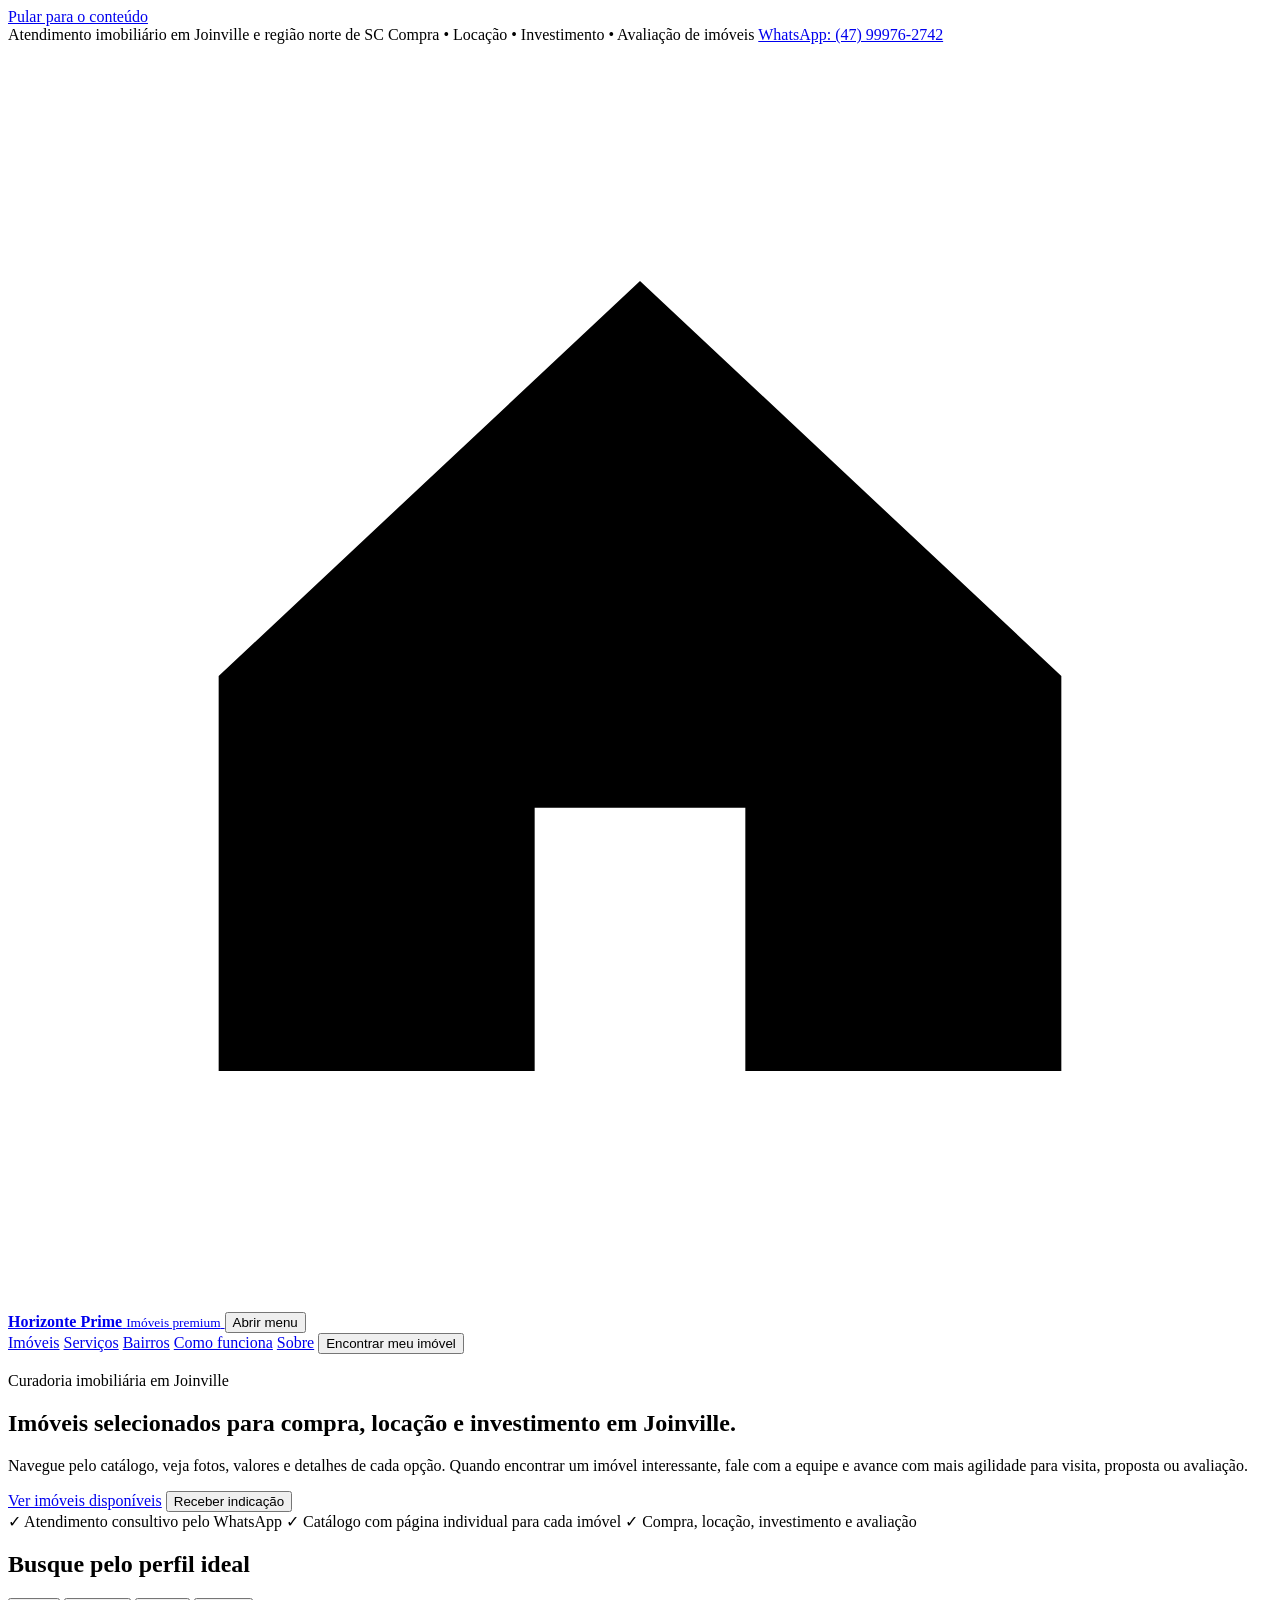
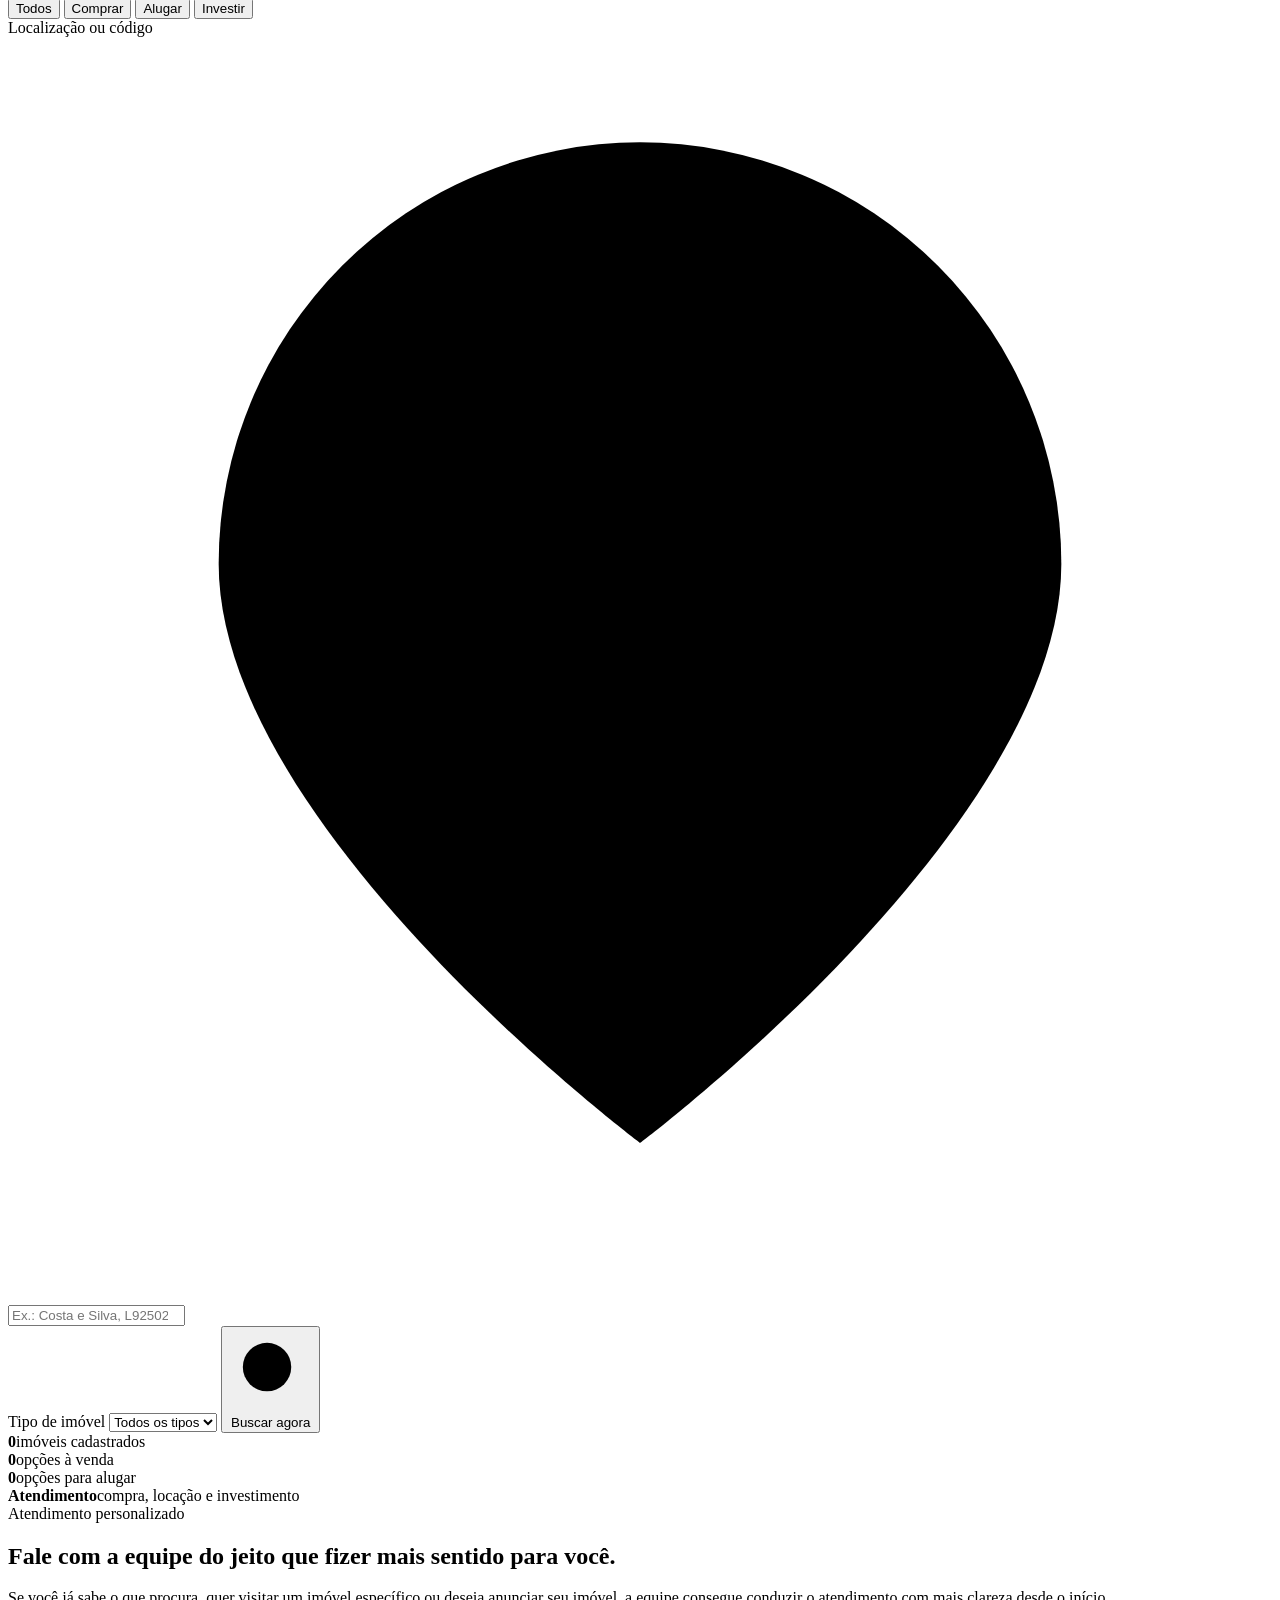
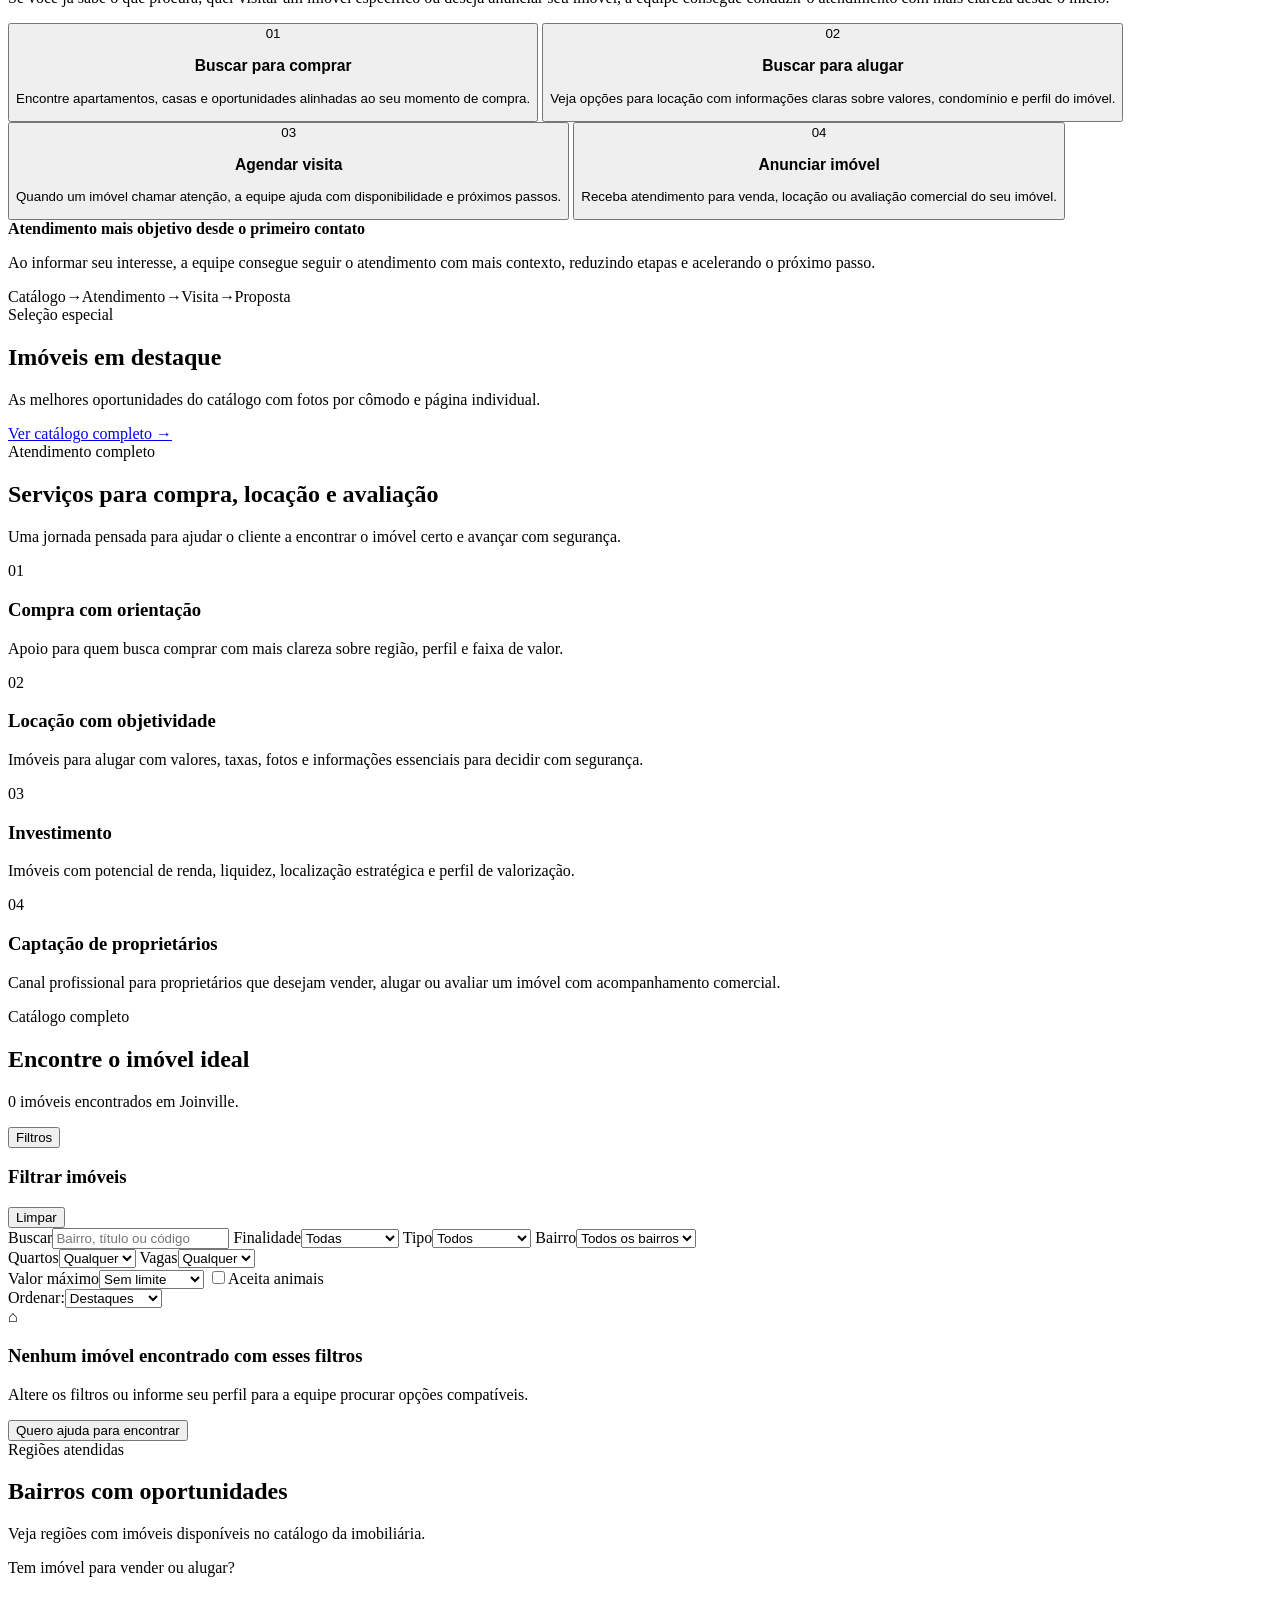
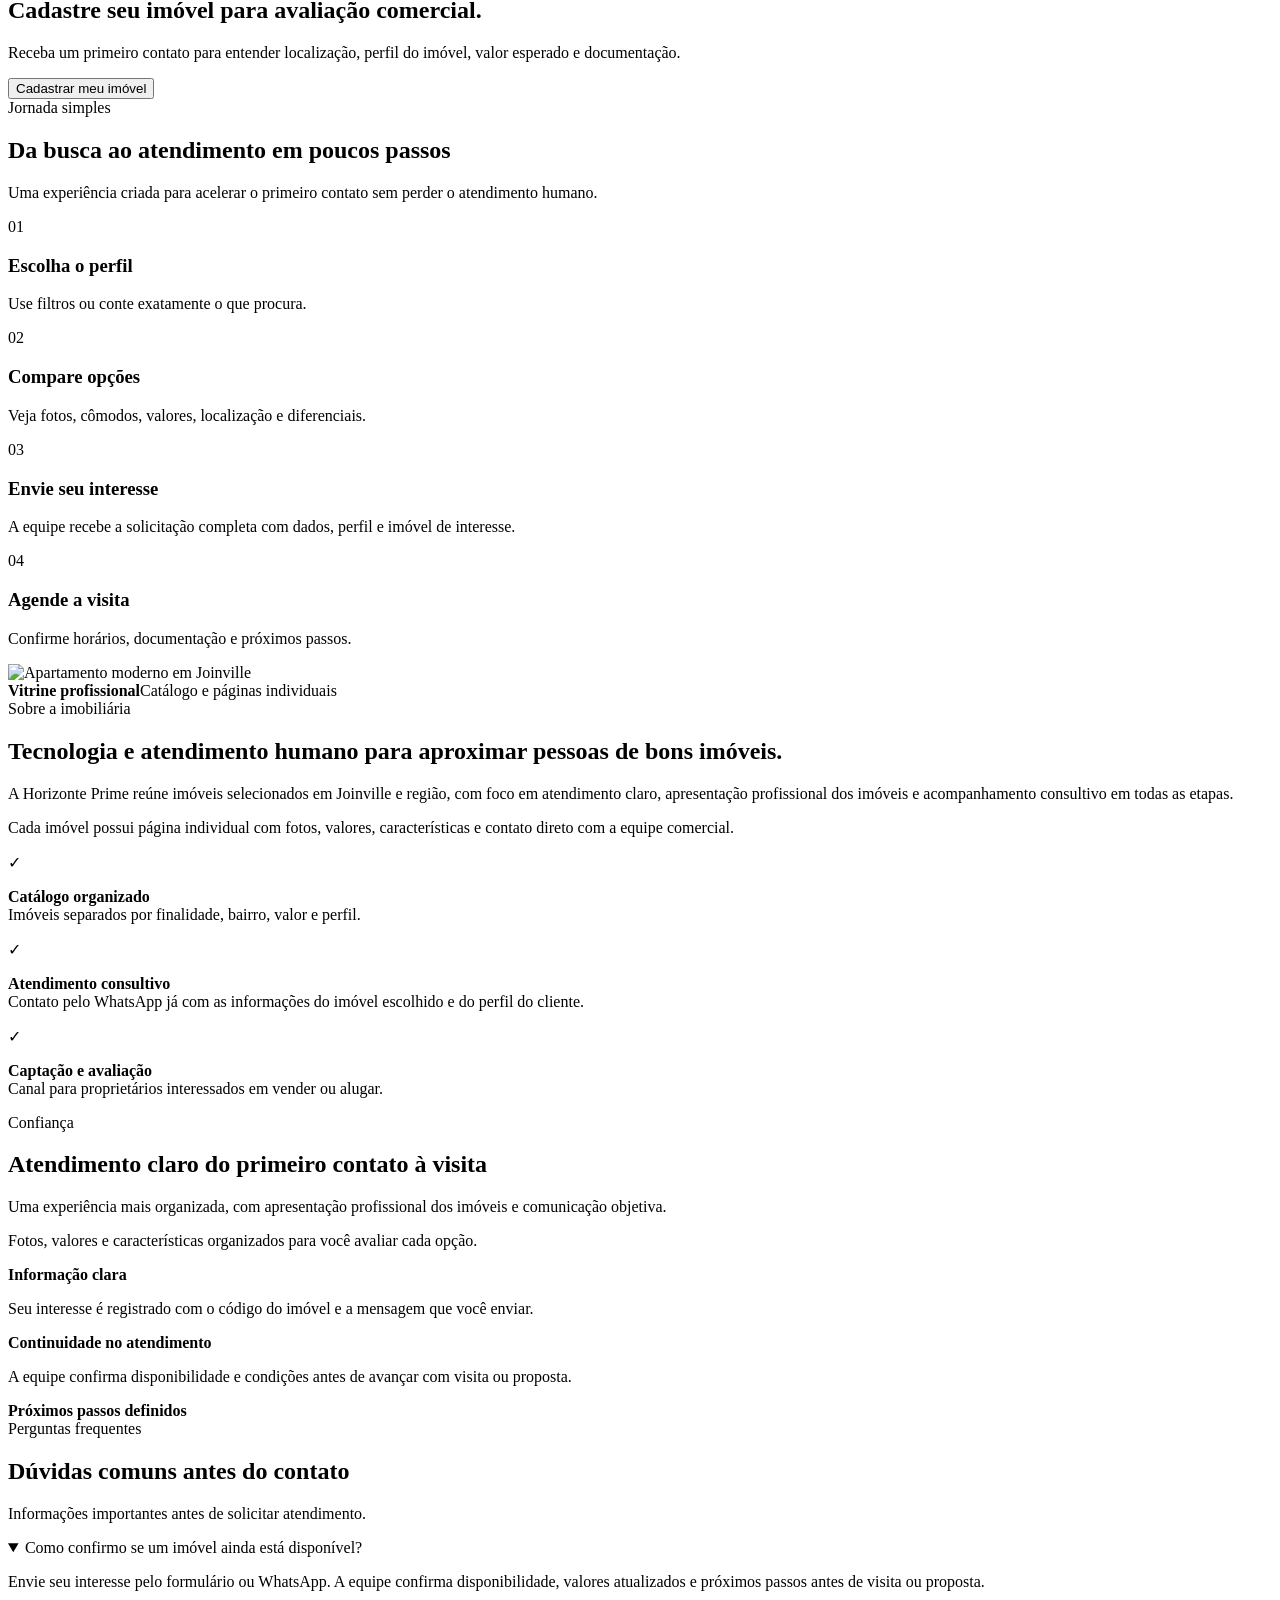
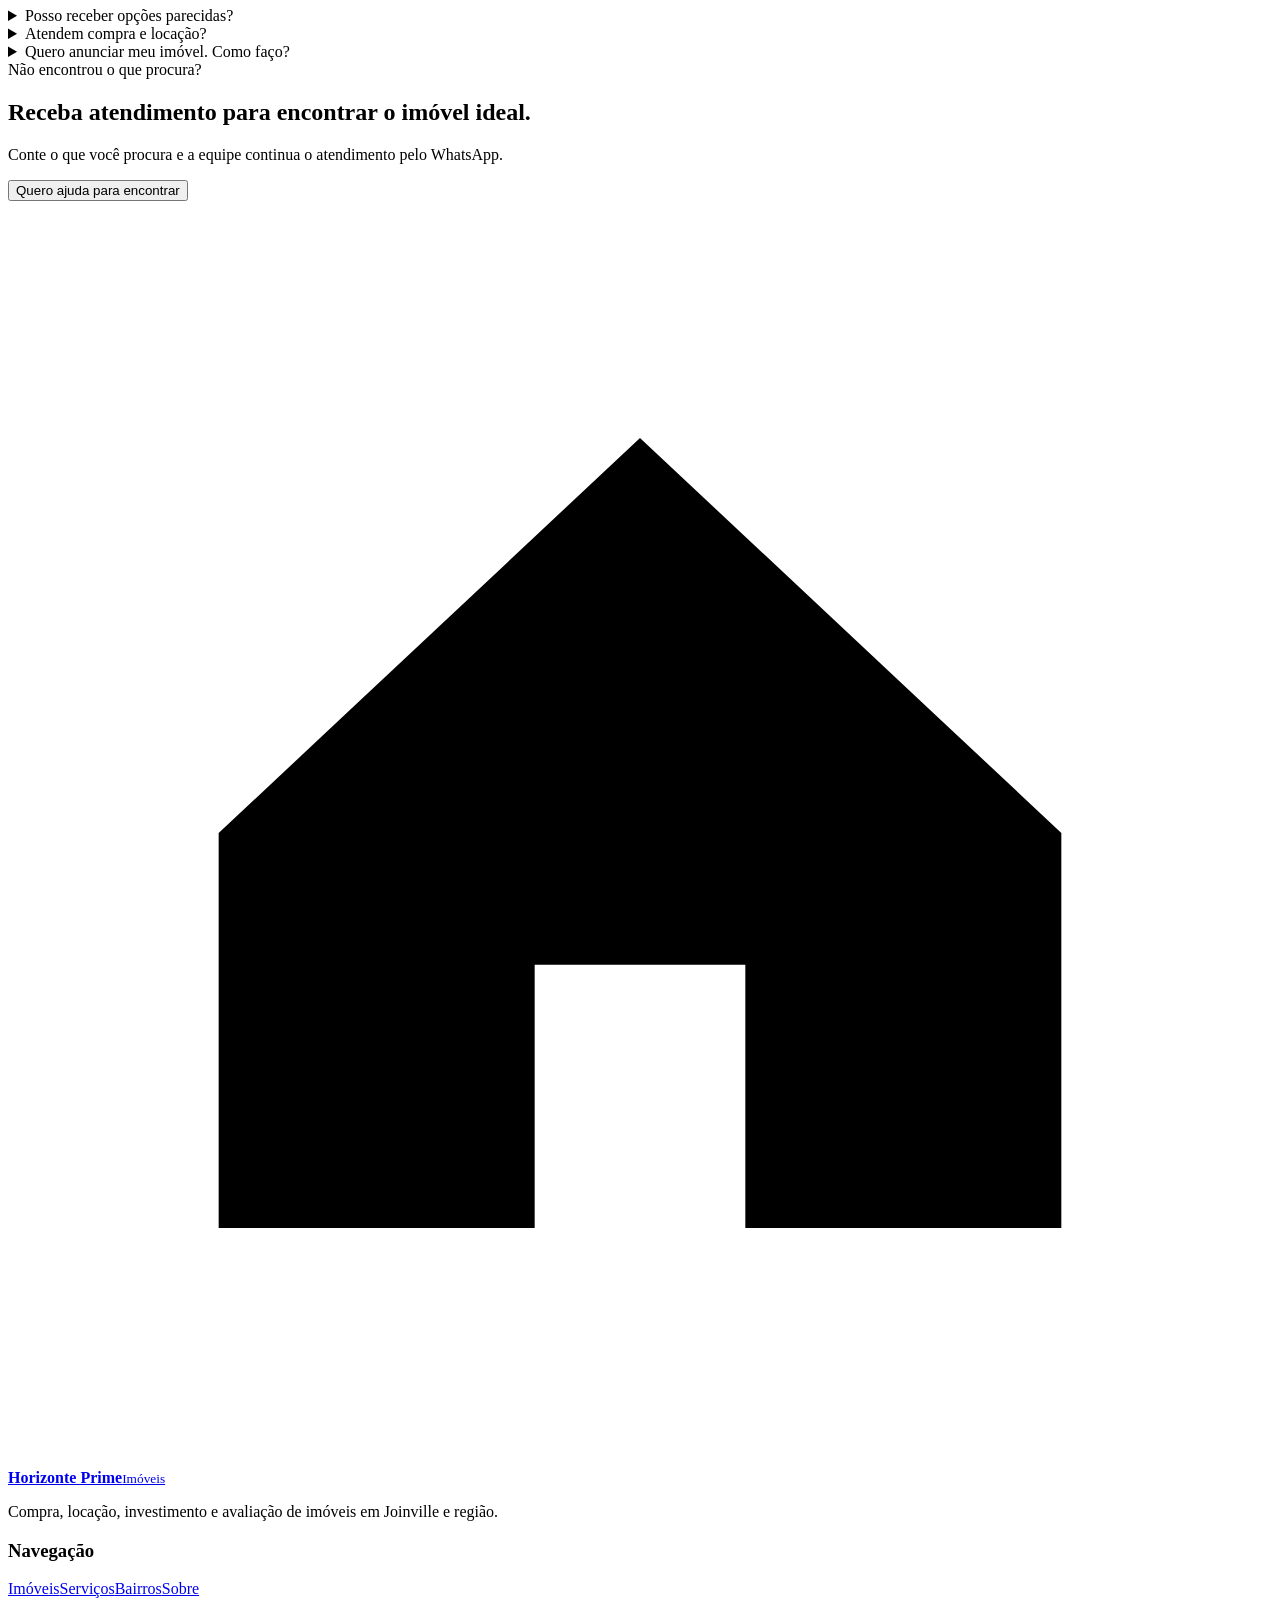
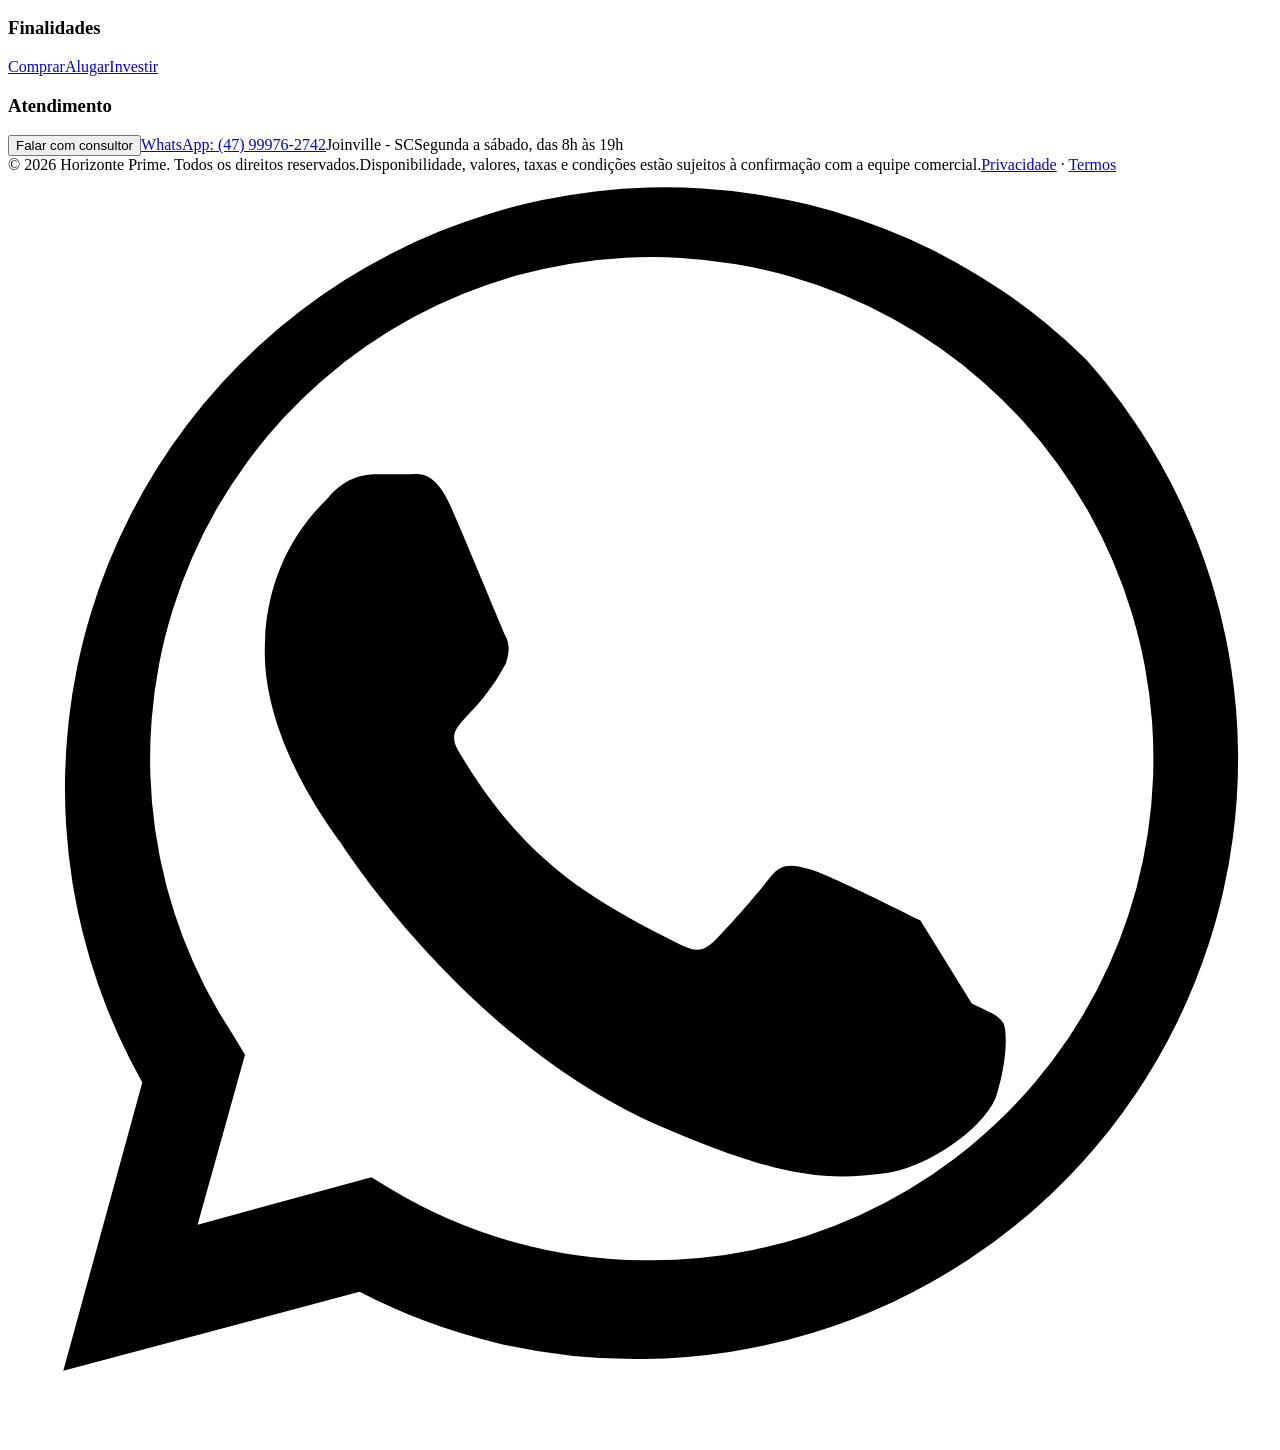
==== index.html @ 4455a01b "Integra formulários ao CRM e corrige filtros e páginas de imóveis" ====
<!DOCTYPE html>
<html lang="pt-BR">
<head>
  <meta charset="UTF-8">
  <meta name="viewport" content="width=device-width, initial-scale=1.0">
  <meta name="description" content="Imóveis selecionados em Joinville e região, com atendimento consultivo para compra, locação, investimento e avaliação de imóveis.">
  <meta name="theme-color" content="#191919">
  <meta property="og:title" content="Horizonte Prime Imóveis | Joinville">
  <meta property="og:description" content="Imóveis selecionados em Joinville com atendimento rápido pelo WhatsApp e equipe comercial especializada.">
  <meta property="og:image" content="V10004-02.jpg">
  <title>Horizonte Prime Imóveis | Compra, aluguel e investimento em Joinville</title>
  <link rel="icon" href="favicon.svg" type="image/svg+xml">
  <link rel="preconnect" href="https://fonts.googleapis.com">
  <link rel="preconnect" href="https://fonts.gstatic.com" crossorigin>
  <link href="https://fonts.googleapis.com/css2?family=Inter:wght@400;500;600;700;800;900&family=Playfair+Display:wght@700;800&display=swap" rel="stylesheet">
  <link rel="stylesheet" href="styles.css">
</head>
<body data-versao-site="v100-produto-comercial-final">
  <a class="skip-link" href="#conteudo">Pular para o conteúdo</a>
  </div>

  <div class="topbar">
    <div class="container topbar-inner">
      <span>Atendimento imobiliário em Joinville e região norte de SC</span>
      <span class="topbar-hide-mobile">Compra • Locação • Investimento • Avaliação de imóveis</span>
      <a data-whatsapp-link href="#">WhatsApp: (47) 99976-2742</a>
    </div>
  </div>

  <header class="site-header" id="topo">
    <div class="container header-inner">
      <a class="brand" href="index.html" aria-label="Página inicial">
        <span class="brand-mark" aria-hidden="true">
          <svg viewBox="0 0 48 48"><path d="M8 24 24 9l16 15v15H28V29h-8v10H8V24Z"/><path d="M16 22h16"/></svg>
        </span>
        <span>
          <strong data-business-name>Horizonte Prime</strong>
          <small>Imóveis premium</small>
        </span>
      </a>

      <button class="menu-toggle" type="button" aria-expanded="false" aria-controls="main-nav">
        <span></span><span></span><span></span>
        <span class="sr-only">Abrir menu</span>
      </button>

      <nav class="main-nav" id="main-nav" aria-label="Navegação principal">
        <a href="#imoveis">Imóveis</a>
        <a href="#servicos">Serviços</a>
        <a href="#bairros">Bairros</a>
        <a href="#como-funciona">Como funciona</a>
        <a href="#sobre">Sobre</a>
        <button class="button button-small button-outline open-generic-lead" type="button">Encontrar meu imóvel</button>
      </nav>
    </div>
  </header>

  <main id="conteudo">
    <!-- VERSAO_PUBLICADA: v100-produto-comercial-final | se este comentário não aparecer no código-fonte do site, o index.html certo não foi substituído -->
    <section class="hero hero-pro">
      <div class="hero-bg-grid" aria-hidden="true">
        <img src="V10004-02.jpg" alt="">
        <img src="V10009-01.jpg" alt="">
        <img src="V10001-01.jpg" alt="">
      </div>
      <div class="hero-overlay"></div>
      <div class="container hero-content hero-pro-content">
        <div class="hero-copy">
          <span class="eyebrow">Curadoria imobiliária em Joinville</span>
          <h1>Imóveis selecionados para compra, locação e investimento em Joinville.</h1>
          <p>Navegue pelo catálogo, veja fotos, valores e detalhes de cada opção. Quando encontrar um imóvel interessante, fale com a equipe e avance com mais agilidade para visita, proposta ou avaliação.</p>
          <div class="hero-actions">
            <a class="button button-primary" href="#catalogo">Ver imóveis disponíveis</a>
            <button class="button button-light open-generic-lead" type="button">Receber indicação</button>
          </div>
          <div class="hero-badges" aria-label="Diferenciais">
            <span>✓ Atendimento consultivo pelo WhatsApp</span>
            <span>✓ Catálogo com página individual para cada imóvel</span>
            <span>✓ Compra, locação, investimento e avaliação</span>
          </div>
        </div>

        <form class="hero-search glass-card" id="hero-search-form">
          <h2>Busque pelo perfil ideal</h2>
          <div class="search-tabs" role="tablist" aria-label="Finalidade do imóvel">
            <button type="button" class="search-tab active" data-purpose="" role="tab" aria-selected="true">Todos</button>
            <button type="button" class="search-tab" data-purpose="compra" role="tab">Comprar</button>
            <button type="button" class="search-tab" data-purpose="locacao" role="tab">Alugar</button>
            <button type="button" class="search-tab" data-purpose="investimento" role="tab">Investir</button>
          </div>

          <div class="hero-search-grid">
            <label>
              <span>Localização ou código</span>
              <div class="input-with-icon">
                <svg viewBox="0 0 24 24" aria-hidden="true"><path d="M20 10c0 5-8 11-8 11S4 15 4 10a8 8 0 1 1 16 0Z"/><circle cx="12" cy="10" r="2.5"/></svg>
                <input id="hero-query" type="search" placeholder="Ex.: Costa e Silva, L92502">
              </div>
            </label>

            <label>
              <span>Tipo de imóvel</span>
              <select id="hero-category">
                <option value="">Todos os tipos</option>
                <option value="apartamento">Apartamento</option>
                <option value="casa">Casa</option>
                <option value="sobrado">Sobrado</option>
                <option value="studio">Studio</option>
                <option value="cobertura">Cobertura</option>
                <option value="comercial">Comercial</option>
                <option value="galpao">Galpão</option>
                <option value="terreno">Terreno</option>
              </select>
            </label>

            <button class="button button-primary hero-search-button" type="submit">
              <svg viewBox="0 0 24 24" aria-hidden="true"><circle cx="11" cy="11" r="7"/><path d="m20 20-4-4"/></svg>
              Buscar agora
            </button>
          </div>
        </form>
      </div>
    </section>

    <section class="quick-stats">
      <div class="container stat-strip">
        <div><strong id="stat-total">10</strong><span>imóveis cadastrados</span></div>
        <div><strong id="stat-sale">0</strong><span>opções à venda</span></div>
        <div><strong id="stat-rent">0</strong><span>opções para alugar</span></div>
        <div><strong>Atendimento</strong><span>compra, locação e investimento</span></div>
      </div>
    </section>

    <section class="section atendimento-section" id="teste-fluxo">
      <div class="container">
        <div class="section-heading centered">
          <div>
            <span class="eyebrow dark">Atendimento personalizado</span>
            <h2>Fale com a equipe do jeito que fizer mais sentido para você.</h2>
            <p>Se você já sabe o que procura, quer visitar um imóvel específico ou deseja anunciar seu imóvel, a equipe consegue conduzir o atendimento com mais clareza desde o início.</p>
          </div>
        </div>
        <div class="scenario-grid">
          <button class="scenario-card" type="button" data-journey="comprador"><span>01</span><h3>Buscar para comprar</h3><p>Encontre apartamentos, casas e oportunidades alinhadas ao seu momento de compra.</p></button>
          <button class="scenario-card" type="button" data-journey="aluguel"><span>02</span><h3>Buscar para alugar</h3><p>Veja opções para locação com informações claras sobre valores, condomínio e perfil do imóvel.</p></button>
          <button class="scenario-card" type="button" data-journey="visita"><span>03</span><h3>Agendar visita</h3><p>Quando um imóvel chamar atenção, a equipe ajuda com disponibilidade e próximos passos.</p></button>
          <button class="scenario-card" type="button" data-journey="proprietario"><span>04</span><h3>Anunciar imóvel</h3><p>Receba atendimento para venda, locação ou avaliação comercial do seu imóvel.</p></button>
        </div>
        <div class="automation-explain-card">
          <div><strong>Atendimento mais objetivo desde o primeiro contato</strong><p>Ao informar seu interesse, a equipe consegue seguir o atendimento com mais contexto, reduzindo etapas e acelerando o próximo passo.</p></div>
          <div class="mini-flow"><span>Catálogo</span><i>→</i><span>Atendimento</span><i>→</i><span>Visita</span><i>→</i><span>Proposta</span></div>
        </div>
      </div>
    </section>

    <section class="section section-featured" id="imoveis">
      <div class="container">
        <div class="section-heading">
          <div>
            <span class="eyebrow dark">Seleção especial</span>
            <h2>Imóveis em destaque</h2>
            <p>As melhores oportunidades do catálogo com fotos por cômodo e página individual.</p>
          </div>
          <a class="text-link" href="#catalogo">Ver catálogo completo <span aria-hidden="true">→</span></a>
        </div>

        <div class="property-grid featured-grid" id="featured-grid" aria-live="polite">
          <div class="skeleton-card"></div><div class="skeleton-card"></div><div class="skeleton-card"></div>
        </div>
      </div>
    </section>

    <section class="section services-section" id="servicos">
      <div class="container">
        <div class="section-heading centered">
          <div>
            <span class="eyebrow dark">Atendimento completo</span>
            <h2>Serviços para compra, locação e avaliação</h2>
            <p>Uma jornada pensada para ajudar o cliente a encontrar o imóvel certo e avançar com segurança.</p>
          </div>
        </div>
        <div class="services-grid">
          <article class="service-card"><span>01</span><h3>Compra com orientação</h3><p>Apoio para quem busca comprar com mais clareza sobre região, perfil e faixa de valor.</p></article>
          <article class="service-card"><span>02</span><h3>Locação com objetividade</h3><p>Imóveis para alugar com valores, taxas, fotos e informações essenciais para decidir com segurança.</p></article>
          <article class="service-card"><span>03</span><h3>Investimento</h3><p>Imóveis com potencial de renda, liquidez, localização estratégica e perfil de valorização.</p></article>
          <article class="service-card"><span>04</span><h3>Captação de proprietários</h3><p>Canal profissional para proprietários que desejam vender, alugar ou avaliar um imóvel com acompanhamento comercial.</p></article>
        </div>
      </div>
    </section>

    <section class="section catalog-section" id="catalogo">
      <div class="container">
        <div class="section-heading catalog-heading">
          <div>
            <span class="eyebrow dark">Catálogo completo</span>
            <h2>Encontre o imóvel ideal</h2>
            <p id="catalog-summary">Carregando imóveis disponíveis...</p>
          </div>
          <button class="button button-secondary filter-toggle" type="button" aria-expanded="false" aria-controls="catalog-filters">Filtros</button>
        </div>

        <div class="catalog-layout">
          <aside class="filters-panel" id="catalog-filters">
            <div class="filter-header"><h3>Filtrar imóveis</h3><button type="button" class="clear-filters">Limpar</button></div>
            <label class="filter-field"><span>Buscar</span><input id="filter-query" type="search" placeholder="Bairro, título ou código"></label>
            <label class="filter-field"><span>Finalidade</span><select id="filter-purpose"><option value="">Todas</option><option value="compra">Compra</option><option value="locacao">Locação</option><option value="investimento">Investimento</option></select></label>
            <label class="filter-field"><span>Tipo</span><select id="filter-category"><option value="">Todos</option><option value="apartamento">Apartamento</option><option value="casa">Casa</option><option value="sobrado">Sobrado</option><option value="studio">Studio</option><option value="cobertura">Cobertura</option><option value="comercial">Comercial</option><option value="galpao">Galpão</option><option value="terreno">Terreno</option></select></label>
            <label class="filter-field"><span>Bairro</span><select id="filter-neighborhood"><option value="">Todos os bairros</option></select></label>
            <div class="filter-row">
              <label class="filter-field"><span>Quartos</span><select id="filter-bedrooms"><option value="">Qualquer</option><option value="1">1+</option><option value="2">2+</option><option value="3">3+</option><option value="4">4+</option></select></label>
              <label class="filter-field"><span>Vagas</span><select id="filter-parking"><option value="">Qualquer</option><option value="1">1+</option><option value="2">2+</option><option value="3">3+</option></select></label>
            </div>
            <label class="filter-field"><span>Valor máximo</span><select id="filter-price"><option value="">Sem limite</option><option value="2500">R$ 2.500</option><option value="4000">R$ 4.000</option><option value="6000">R$ 6.000</option><option value="10000">R$ 10.000</option><option value="400000">R$ 400 mil</option><option value="600000">R$ 600 mil</option><option value="800000">R$ 800 mil</option><option value="1000000">R$ 1 milhão</option><option value="1500000">R$ 1,5 milhão</option><option value="2000000">R$ 2 milhões</option></select></label>
            <label class="check-field"><input id="filter-pet" type="checkbox"><span>Aceita animais</span></label>
          </aside>

          <div class="catalog-content">
            <div class="catalog-toolbar">
              <div class="active-filters" id="active-filters"></div>
              <label class="sort-control"><span>Ordenar:</span><select id="sort-properties"><option value="featured">Destaques</option><option value="price-asc">Menor preço</option><option value="price-desc">Maior preço</option><option value="area-desc">Maior área</option></select></label>
            </div>
            <div class="property-grid catalog-grid" id="catalog-grid" aria-live="polite"></div>
            <div class="empty-state hidden" id="catalog-empty"><div class="empty-icon">⌂</div><h3>Nenhum imóvel encontrado com esses filtros</h3><p>Altere os filtros ou informe seu perfil para a equipe procurar opções compatíveis.</p><button class="button button-primary open-generic-lead" type="button">Quero ajuda para encontrar</button></div>
          </div>
        </div>
      </div>
    </section>

    <section class="section neighborhoods-section" id="bairros">
      <div class="container">
        <div class="section-heading">
          <div>
            <span class="eyebrow dark">Regiões atendidas</span>
            <h2>Bairros com oportunidades</h2>
            <p>Veja regiões com imóveis disponíveis no catálogo da imobiliária.</p>
          </div>
        </div>
        <div class="neighborhood-grid" id="neighborhood-grid"></div>
      </div>
    </section>

    <section class="section owner-section">
      <div class="container owner-card">
        <div>
          <span class="eyebrow light">Tem imóvel para vender ou alugar?</span>
          <h2>Cadastre seu imóvel para avaliação comercial.</h2>
          <p>Receba um primeiro contato para entender localização, perfil do imóvel, valor esperado e documentação.</p>
        </div>
        <button class="button button-light open-owner-lead" type="button">Cadastrar meu imóvel</button>
      </div>
    </section>

    <section class="section steps-section" id="como-funciona">
      <div class="container">
        <div class="section-heading centered"><div><span class="eyebrow dark">Jornada simples</span><h2>Da busca ao atendimento em poucos passos</h2><p>Uma experiência criada para acelerar o primeiro contato sem perder o atendimento humano.</p></div></div>
        <div class="steps-grid">
          <article class="step-card"><span class="step-number">01</span><h3>Escolha o perfil</h3><p>Use filtros ou conte exatamente o que procura.</p></article>
          <article class="step-card"><span class="step-number">02</span><h3>Compare opções</h3><p>Veja fotos, cômodos, valores, localização e diferenciais.</p></article>
          <article class="step-card"><span class="step-number">03</span><h3>Envie seu interesse</h3><p>A equipe recebe a solicitação completa com dados, perfil e imóvel de interesse.</p></article>
          <article class="step-card"><span class="step-number">04</span><h3>Agende a visita</h3><p>Confirme horários, documentação e próximos passos.</p></article>
        </div>
      </div>
    </section>

    <section class="section about-section" id="sobre">
      <div class="container about-grid">
        <div class="about-image">
          <img src="V10001-01.jpg" alt="Apartamento moderno em Joinville">
          <div class="about-badge"><strong>Vitrine profissional</strong><span>Catálogo e páginas individuais</span></div>
        </div>
        <div class="about-copy">
          <span class="eyebrow dark">Sobre a imobiliária</span>
          <h2>Tecnologia e atendimento humano para aproximar pessoas de bons imóveis.</h2>
          <p>A Horizonte Prime reúne imóveis selecionados em Joinville e região, com foco em atendimento claro, apresentação profissional dos imóveis e acompanhamento consultivo em todas as etapas.</p>
          <p>Cada imóvel possui página individual com fotos, valores, características e contato direto com a equipe comercial.</p>
          <div class="about-points">
            <div><span>✓</span><p><strong>Catálogo organizado</strong><br>Imóveis separados por finalidade, bairro, valor e perfil.</p></div>
            <div><span>✓</span><p><strong>Atendimento consultivo</strong><br>Contato pelo WhatsApp já com as informações do imóvel escolhido e do perfil do cliente.</p></div>
            <div><span>✓</span><p><strong>Captação e avaliação</strong><br>Canal para proprietários interessados em vender ou alugar.</p></div>
          </div>
        </div>
      </div>
    </section>

    <section class="section testimonials-section">
      <div class="container">
        <div class="section-heading centered"><div><span class="eyebrow dark">Confiança</span><h2>Atendimento claro do primeiro contato à visita</h2><p>Uma experiência mais organizada, com apresentação profissional dos imóveis e comunicação objetiva.</p></div></div>
        <div class="testimonial-grid">
          <article class="testimonial-card"><p>Fotos, valores e características organizados para você avaliar cada opção.</p><strong>Informação clara</strong></article>
          <article class="testimonial-card"><p>Seu interesse é registrado com o código do imóvel e a mensagem que você enviar.</p><strong>Continuidade no atendimento</strong></article>
          <article class="testimonial-card"><p>A equipe confirma disponibilidade e condições antes de avançar com visita ou proposta.</p><strong>Próximos passos definidos</strong></article>
        </div>
      </div>
    </section>

    <section class="section faq-section">
      <div class="container faq-grid">
        <div><span class="eyebrow dark">Perguntas frequentes</span><h2>Dúvidas comuns antes do contato</h2><p>Informações importantes antes de solicitar atendimento.</p></div>
        <div class="faq-list">
          <details open><summary>Como confirmo se um imóvel ainda está disponível?</summary><p>Envie seu interesse pelo formulário ou WhatsApp. A equipe confirma disponibilidade, valores atualizados e próximos passos antes de visita ou proposta.</p></details>
          <details><summary>Posso receber opções parecidas?</summary><p>Sim. Informe bairro, faixa de valor, quartos, vagas e finalidade. O atendimento procura opções compatíveis no catálogo.</p></details>
          <details><summary>Atendem compra e locação?</summary><p>Sim. A imobiliária atende compra, locação, investimento e avaliação de imóveis para proprietários.</p></details>
          <details><summary>Quero anunciar meu imóvel. Como faço?</summary><p>Clique em “Cadastrar meu imóvel”, informe os dados iniciais e a equipe comercial entra em contato para avaliar venda ou locação.</p></details>
        </div>
      </div>
    </section>

    <section class="section cta-section" id="contato">
      <div class="container cta-card">
        <div><span class="eyebrow light">Não encontrou o que procura?</span><h2>Receba atendimento para encontrar o imóvel ideal.</h2><p>Conte o que você procura e a equipe continua o atendimento pelo WhatsApp.</p></div>
        <button class="button button-light open-generic-lead" type="button">Quero ajuda para encontrar</button>
      </div>
    </section>
  </main>

  <footer class="site-footer">
    <div class="container footer-grid">
      <div><a class="brand footer-brand" href="index.html"><span class="brand-mark" aria-hidden="true"><svg viewBox="0 0 48 48"><path d="M8 24 24 9l16 15v15H28V29h-8v10H8V24Z"/><path d="M16 22h16"/></svg></span><span><strong data-business-name>Horizonte Prime</strong><small>Imóveis</small></span></a><p>Compra, locação, investimento e avaliação de imóveis em Joinville e região.</p></div>
      <div><h3>Navegação</h3><a href="#imoveis">Imóveis</a><a href="#servicos">Serviços</a><a href="#bairros">Bairros</a><a href="#sobre">Sobre</a></div>
      <div><h3>Finalidades</h3><a href="#catalogo" data-footer-purpose="compra">Comprar</a><a href="#catalogo" data-footer-purpose="locacao">Alugar</a><a href="#catalogo" data-footer-purpose="investimento">Investir</a></div>
      <div><h3>Atendimento</h3><button class="footer-button open-generic-lead" type="button">Falar com consultor</button><a data-whatsapp-link href="#">WhatsApp: (47) 99976-2742</a><span data-site-address>Joinville - SC</span><span data-site-hours>Segunda a sábado</span></div>
    </div>
    <div class="container footer-bottom"><span>© <span id="current-year"></span> <span data-business-name>Horizonte Prime</span>. Todos os direitos reservados.</span><span>Disponibilidade, valores, taxas e condições estão sujeitos à confirmação com a equipe comercial.</span><span class="footer-legal"><a href="privacidade.html">Privacidade</a> · <a href="termos.html">Termos</a></span></div>
  </footer>

  <a class="floating-whatsapp" data-whatsapp-link href="#" target="_blank" rel="noopener" aria-label="Abrir WhatsApp">
    <svg viewBox="0 0 32 32" aria-hidden="true"><path d="M27.3 4.7A15.2 15.2 0 0 0 3.4 23l-2 7.3 7.5-2A15.1 15.1 0 0 0 16 30h.1A15.2 15.2 0 0 0 27.3 4.7Zm-11.2 22.8a12.6 12.6 0 0 1-6.4-1.8l-.5-.3-4.4 1.2L6 22.3l-.3-.5a12.7 12.7 0 1 1 10.4 5.7Z"/><path d="M23.1 18.9c-.4-.2-2.4-1.2-2.8-1.3-.4-.1-.7-.2-1 .2-.3.4-1.1 1.3-1.4 1.6-.3.3-.5.3-.9.1-2.4-1.2-4-2.2-5.6-4.9-.4-.7.4-.7 1.2-2.2.1-.3.1-.5 0-.7-.1-.2-1-2.4-1.4-3.3-.4-.9-.8-.8-1-.8h-.9c-.3 0-.8.1-1.2.6-.4.4-1.6 1.6-1.6 3.9s1.7 4.5 1.9 4.8c.2.3 3.3 5.1 8.1 7.2 3 1.3 4.2 1.4 5.7 1.2.9-.1 2.4-1 2.8-1.9.3-.9.3-1.7.2-1.9-.1-.2-.4-.3-.8-.5Z"/></svg>
  </a>

  <dialog class="lead-modal" id="lead-modal">
    <button class="modal-close" type="button" aria-label="Fechar">×</button>
    <div class="modal-heading"><span class="eyebrow dark">Atendimento personalizado</span><h2 id="lead-modal-title">Conte o que você procura</h2><p id="lead-modal-description">Preencha seus dados para iniciar o atendimento pelo WhatsApp comercial.</p></div>
    <form id="lead-form" novalidate>
      <input type="hidden" id="lead-listing-code" name="listing_code"><input type="hidden" id="lead-listing-title" name="listing_title"><input type="hidden" id="lead-listing-url" name="listing_url"><input type="hidden" id="lead-form-type" name="form_type" value="buyer"><input type="hidden" id="lead-scenario" name="lead_scenario" value="site">
      <div class="form-grid"><label class="form-field full"><span>Nome</span><input id="lead-name" name="name" type="text" autocomplete="name" required placeholder="Como podemos chamar você?"><small class="field-error"></small></label><label class="form-field"><span>WhatsApp</span><input id="lead-phone" name="phone" type="tel" autocomplete="tel" required placeholder="(47) 99999-9999"><small class="field-error"></small></label><label class="form-field"><span>E-mail <em>opcional</em></span><input id="lead-email" name="email" type="email" autocomplete="email" placeholder="voce@email.com"><small class="field-error"></small></label><label class="form-field full"><span>Mensagem</span><textarea id="lead-message" name="message" rows="4" required placeholder="Ex.: casa com 3 quartos até R$ 700 mil"></textarea><small class="field-error"></small></label></div>
      <label class="consent-field"><input id="lead-consent" type="checkbox" required><span>Concordo em receber atendimento relacionado à minha solicitação pelo WhatsApp.</span></label>
      <button class="button button-primary button-full" id="lead-submit" type="submit"><span class="button-label">Iniciar atendimento</span><span class="button-loading hidden">Enviando...</span></button>
      <div class="form-feedback hidden" id="lead-feedback" role="status"></div>
    </form>
  </dialog>

  <script src="config.js?v=185"></script>
  <script src="imoveis-data.js?v=184"></script>
  <script src="site.js?v=185"></script>
  <script src="atendimento.js?v=184"></script>
  <script src="home.js?v=185"></script>
<script>console.log("VERSAO_PUBLICADA: v184-reparo-seguro-sem-smart-site");</script>
</body>
</html>
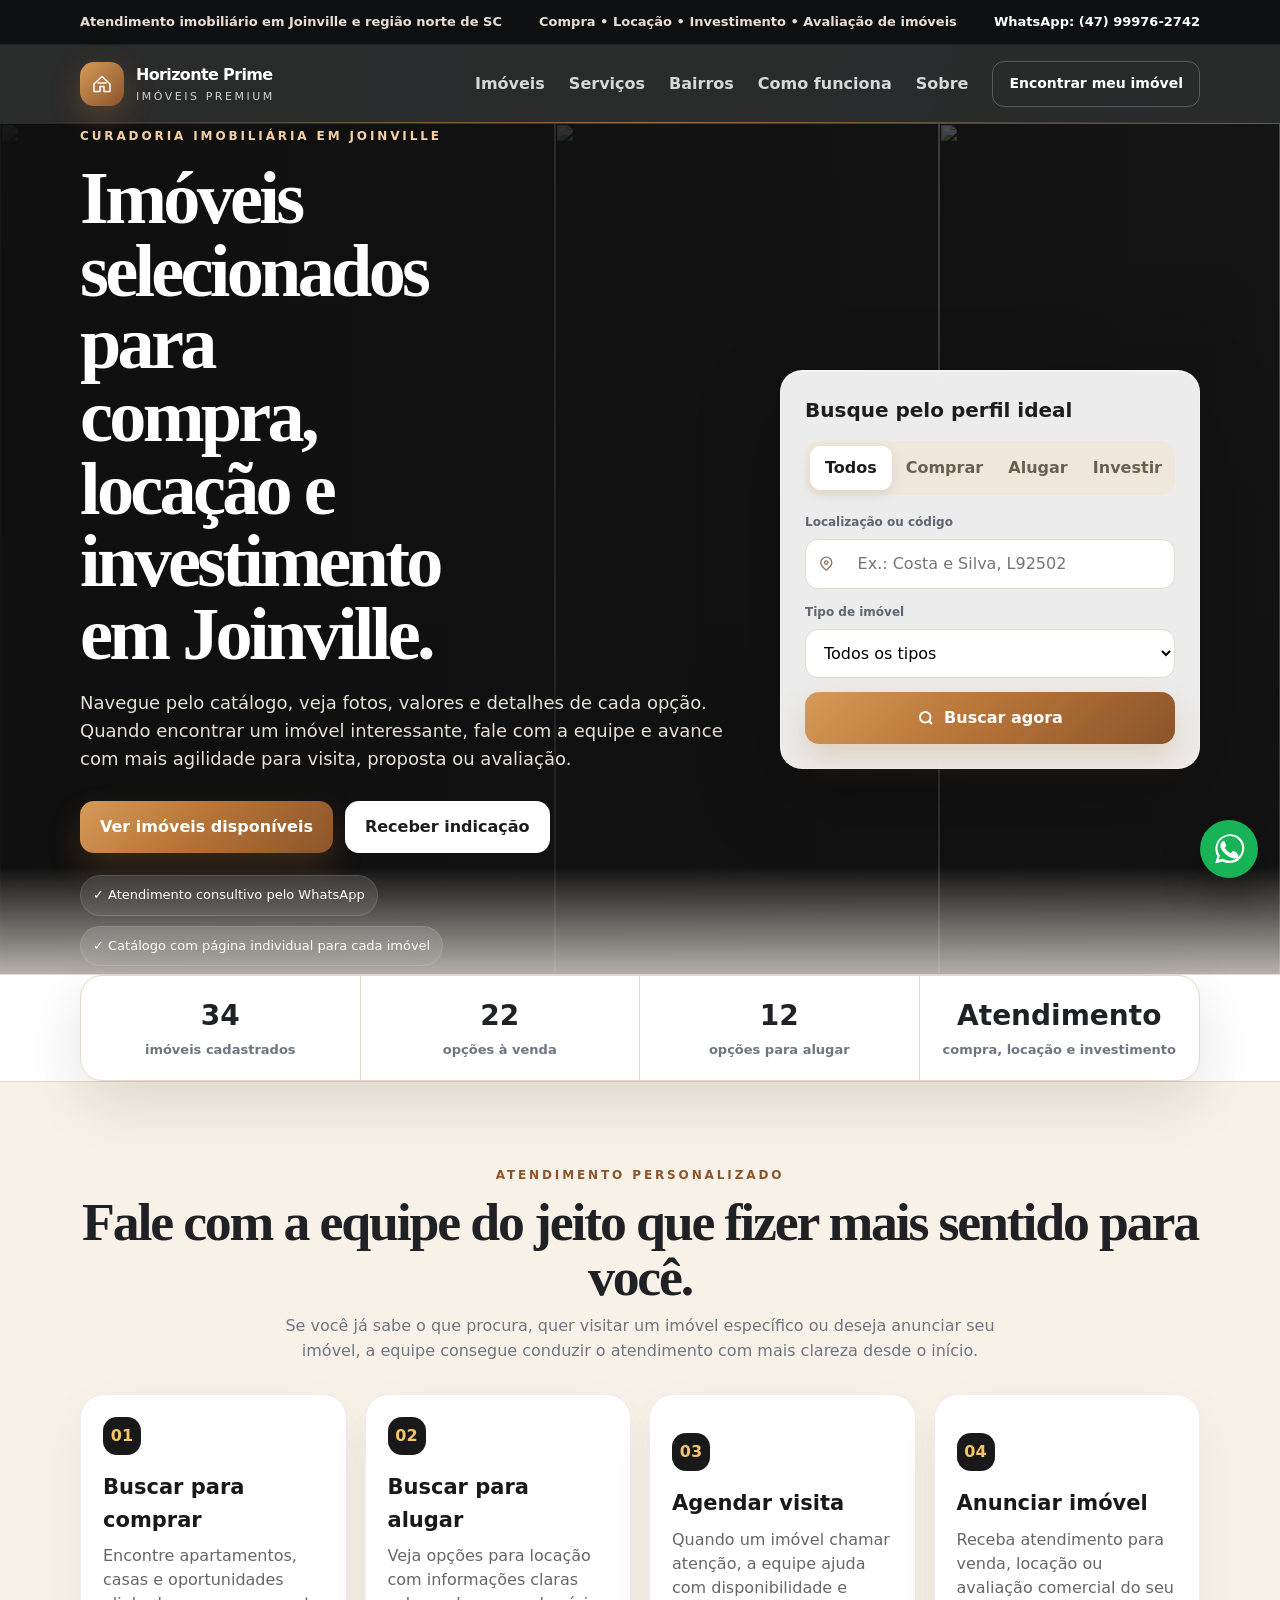
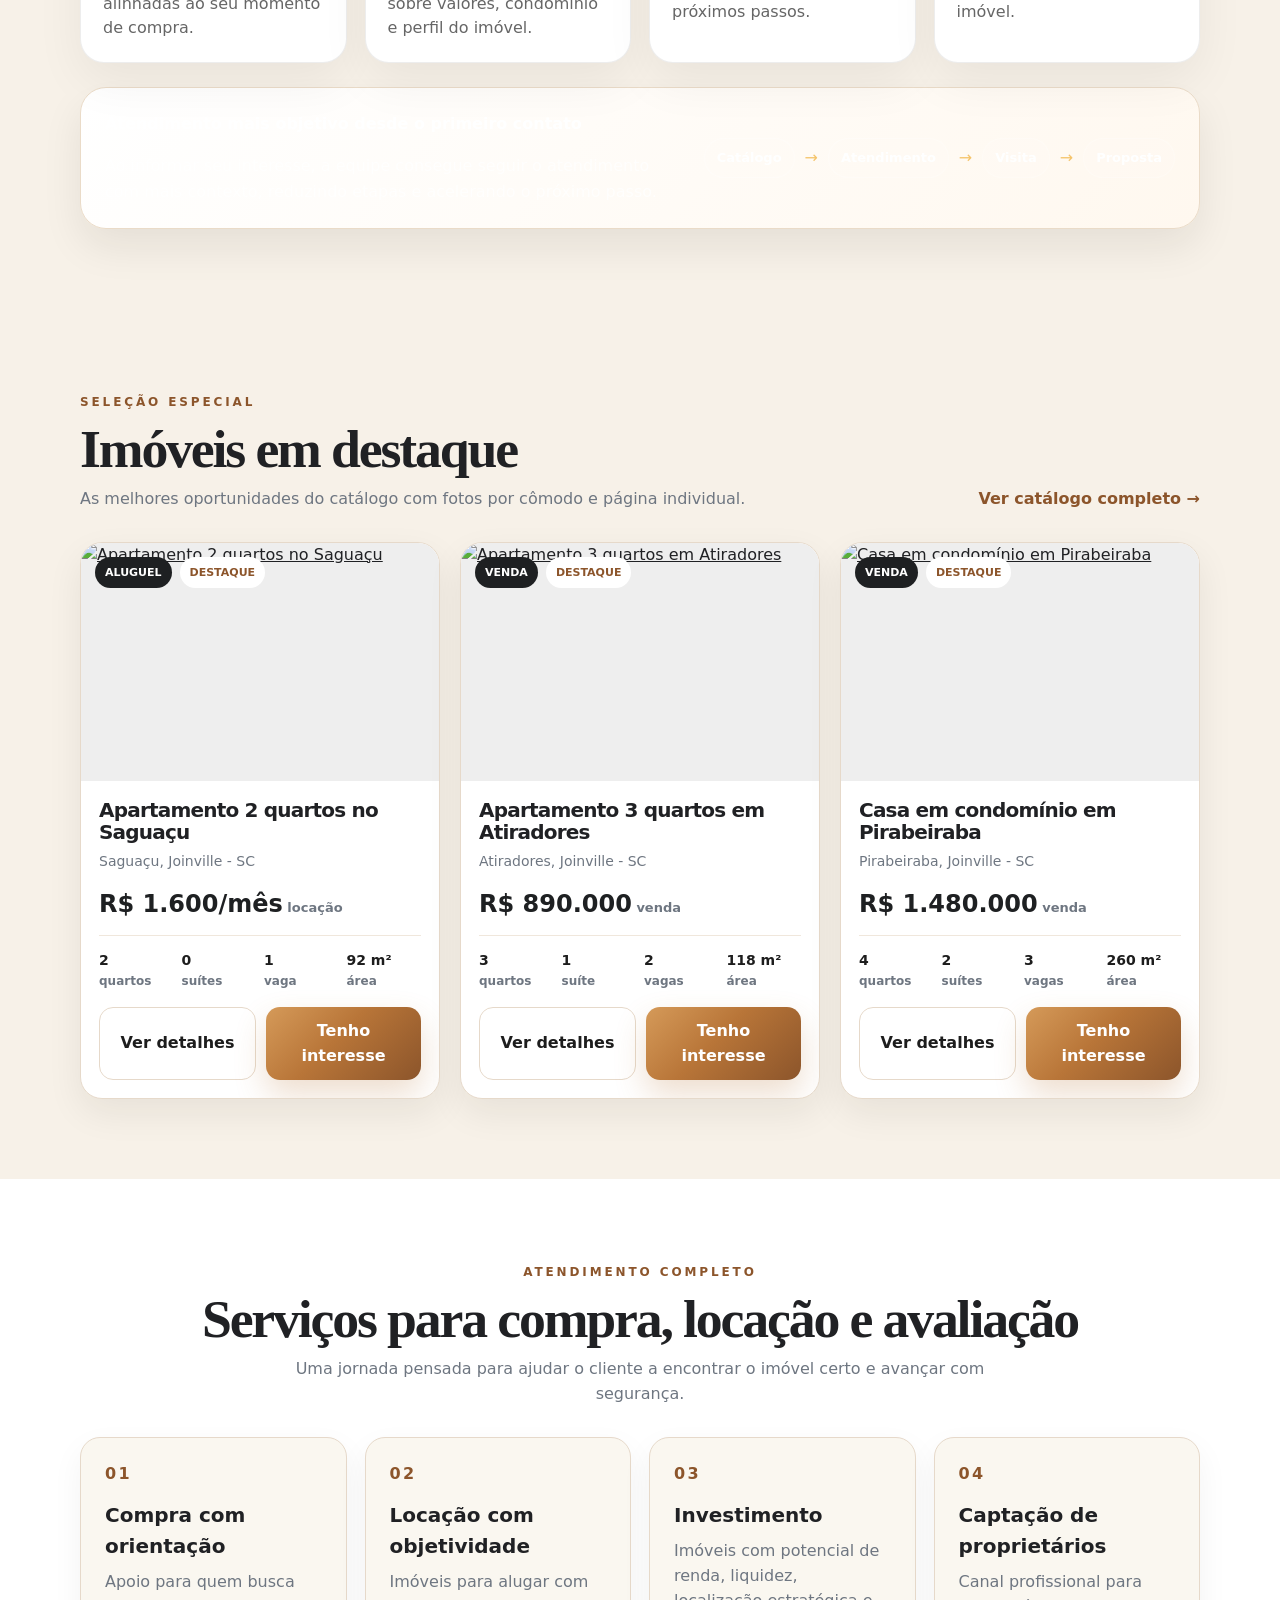
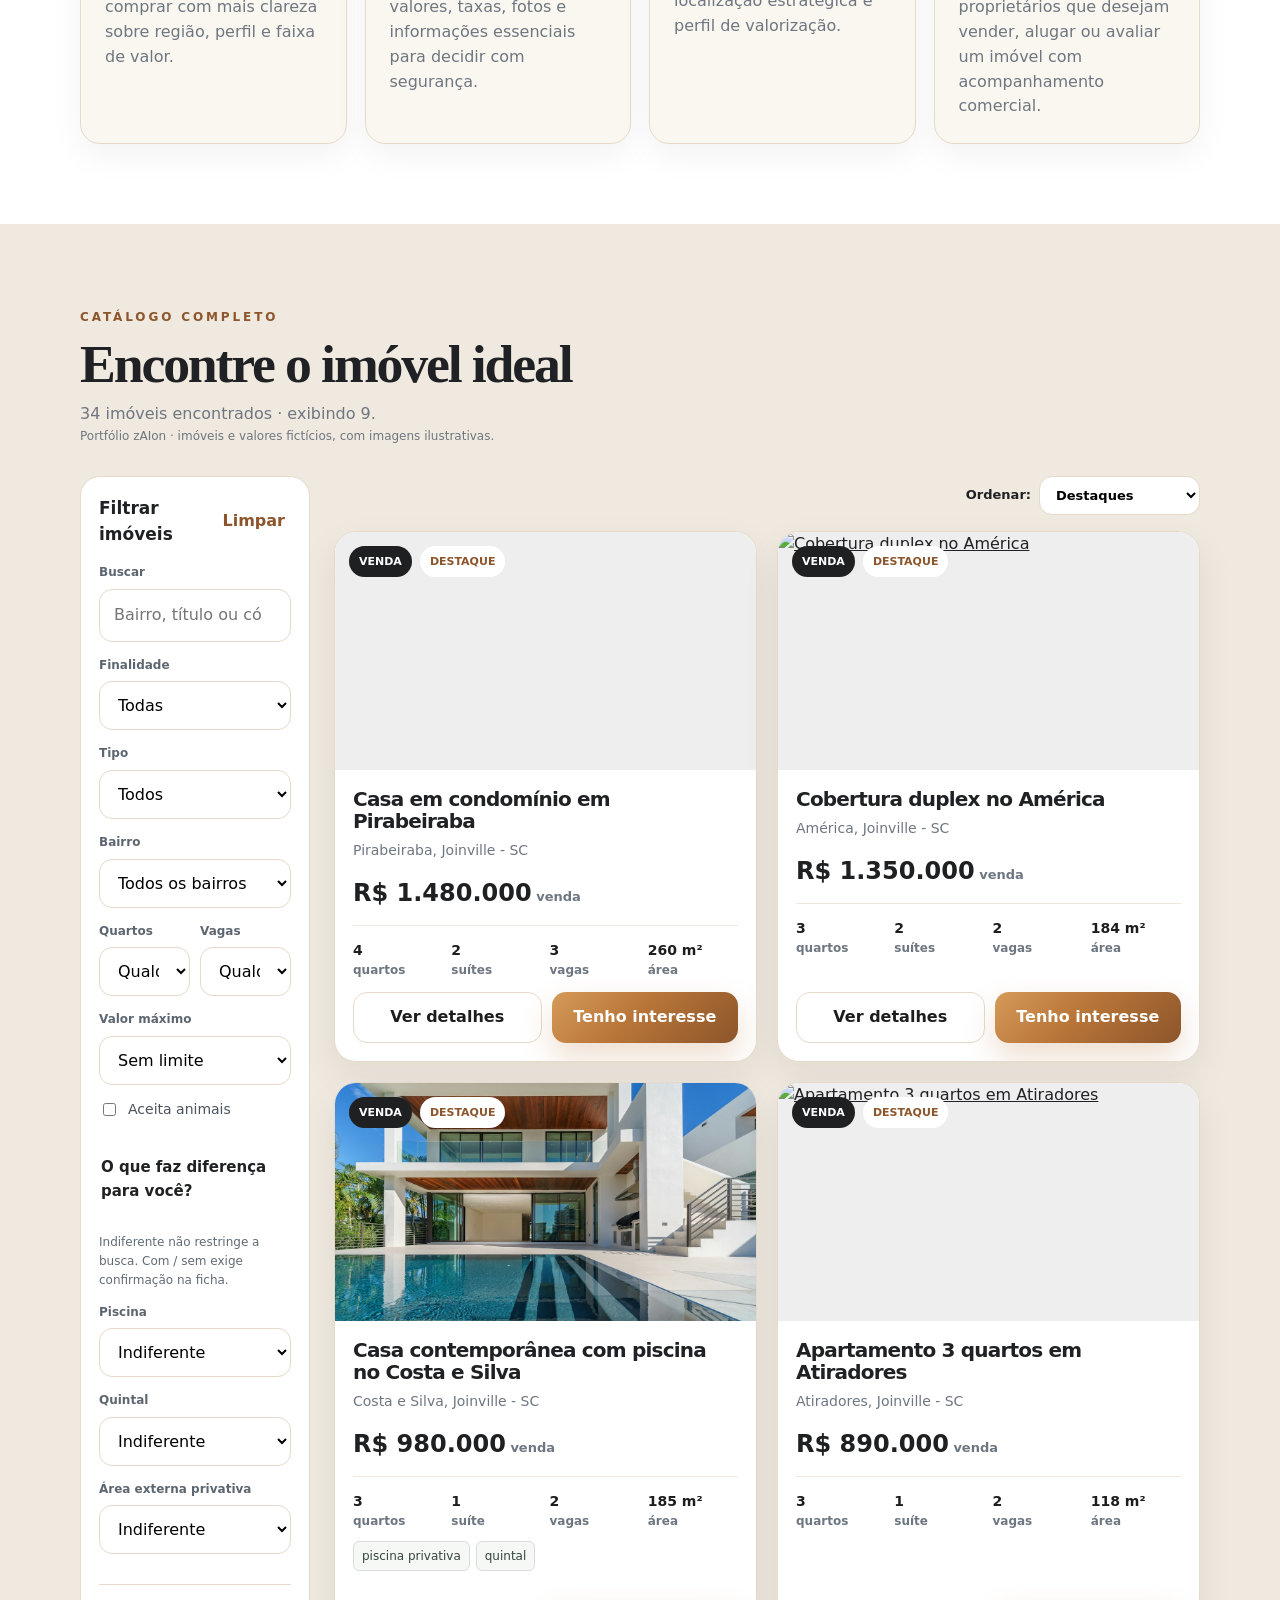
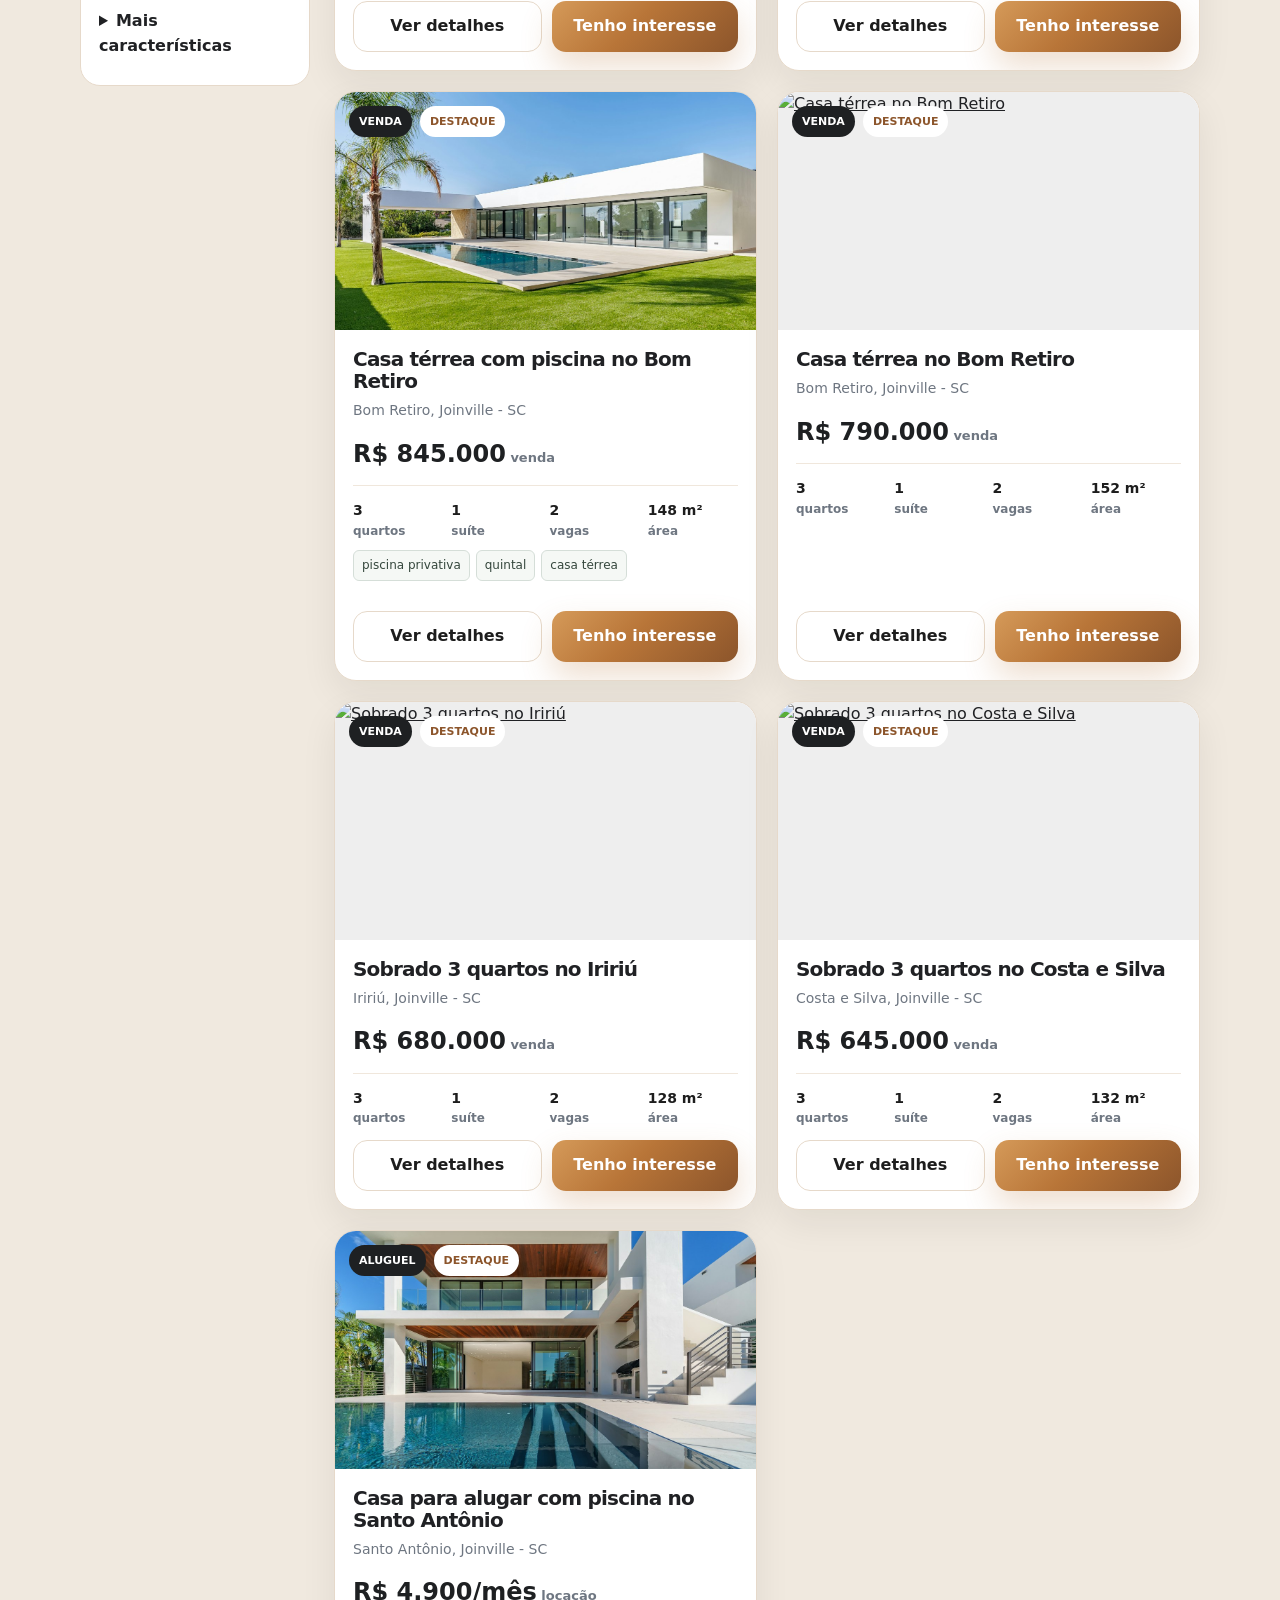
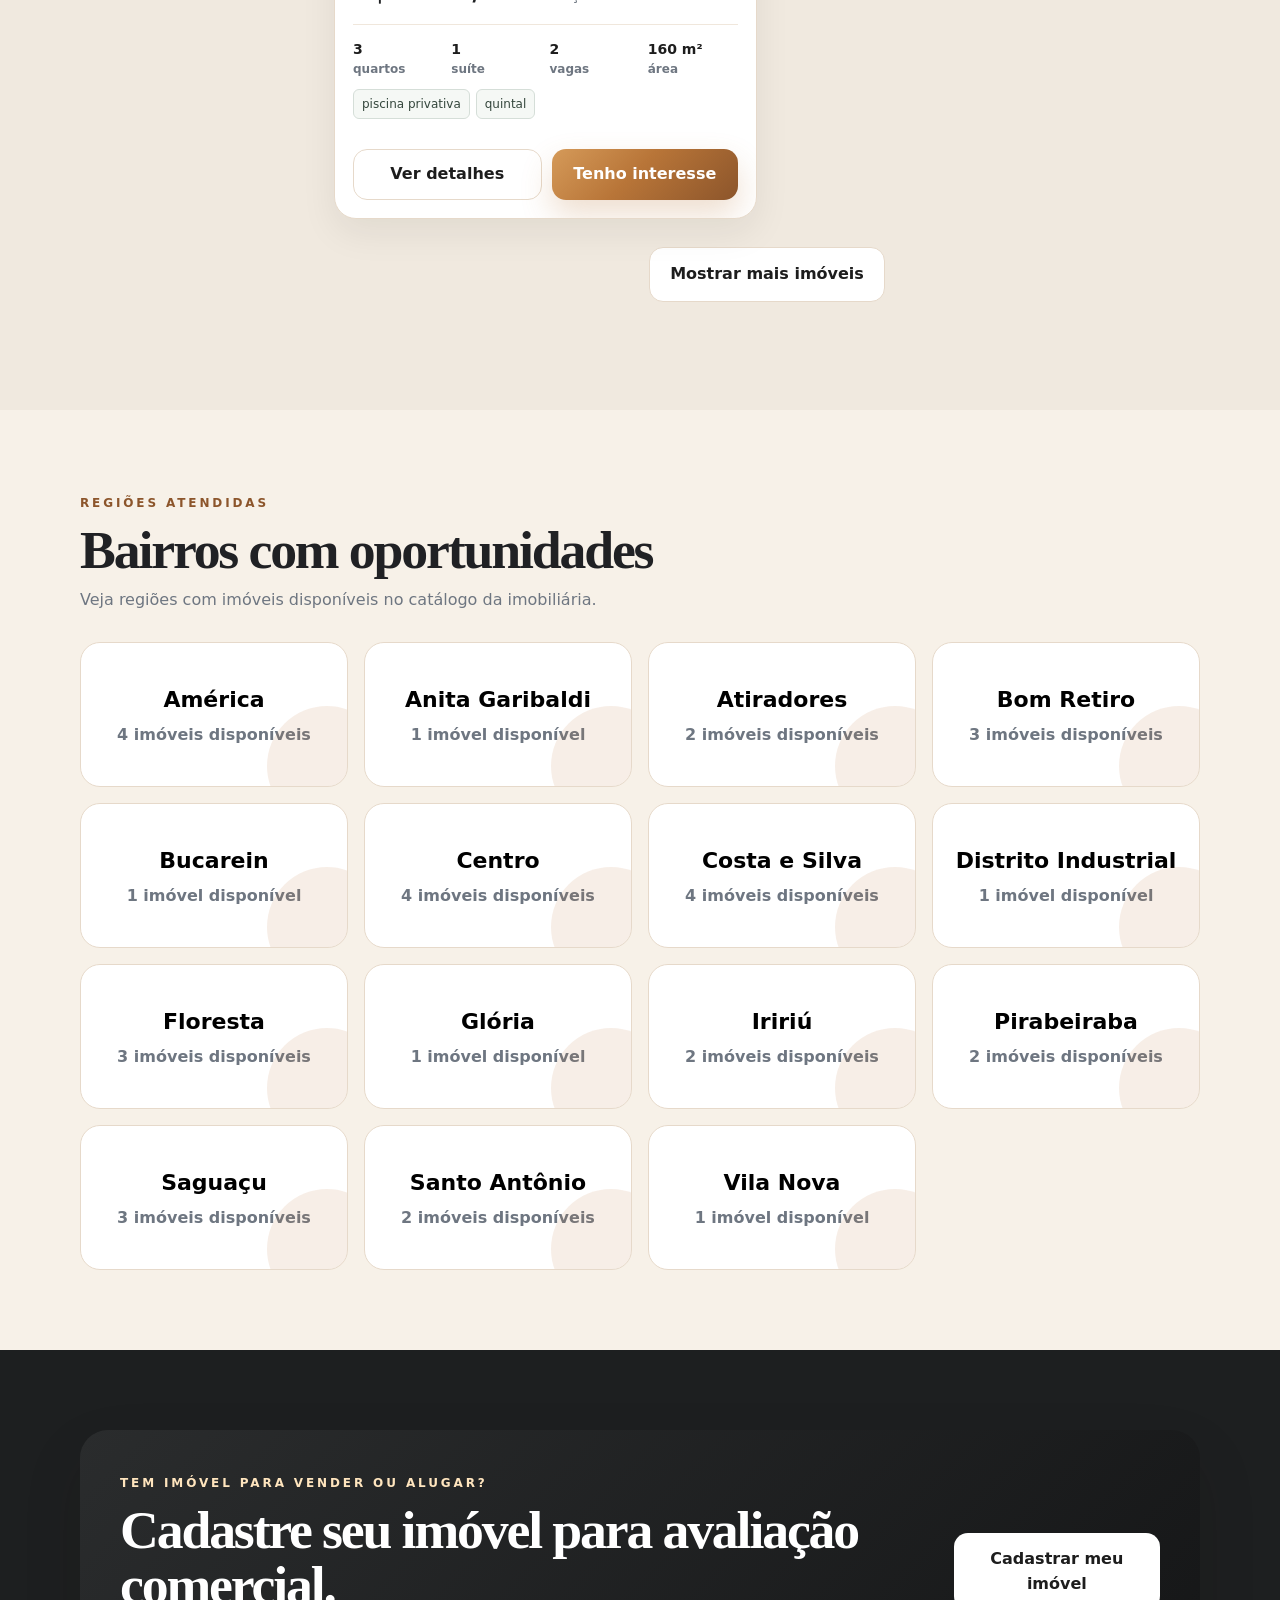
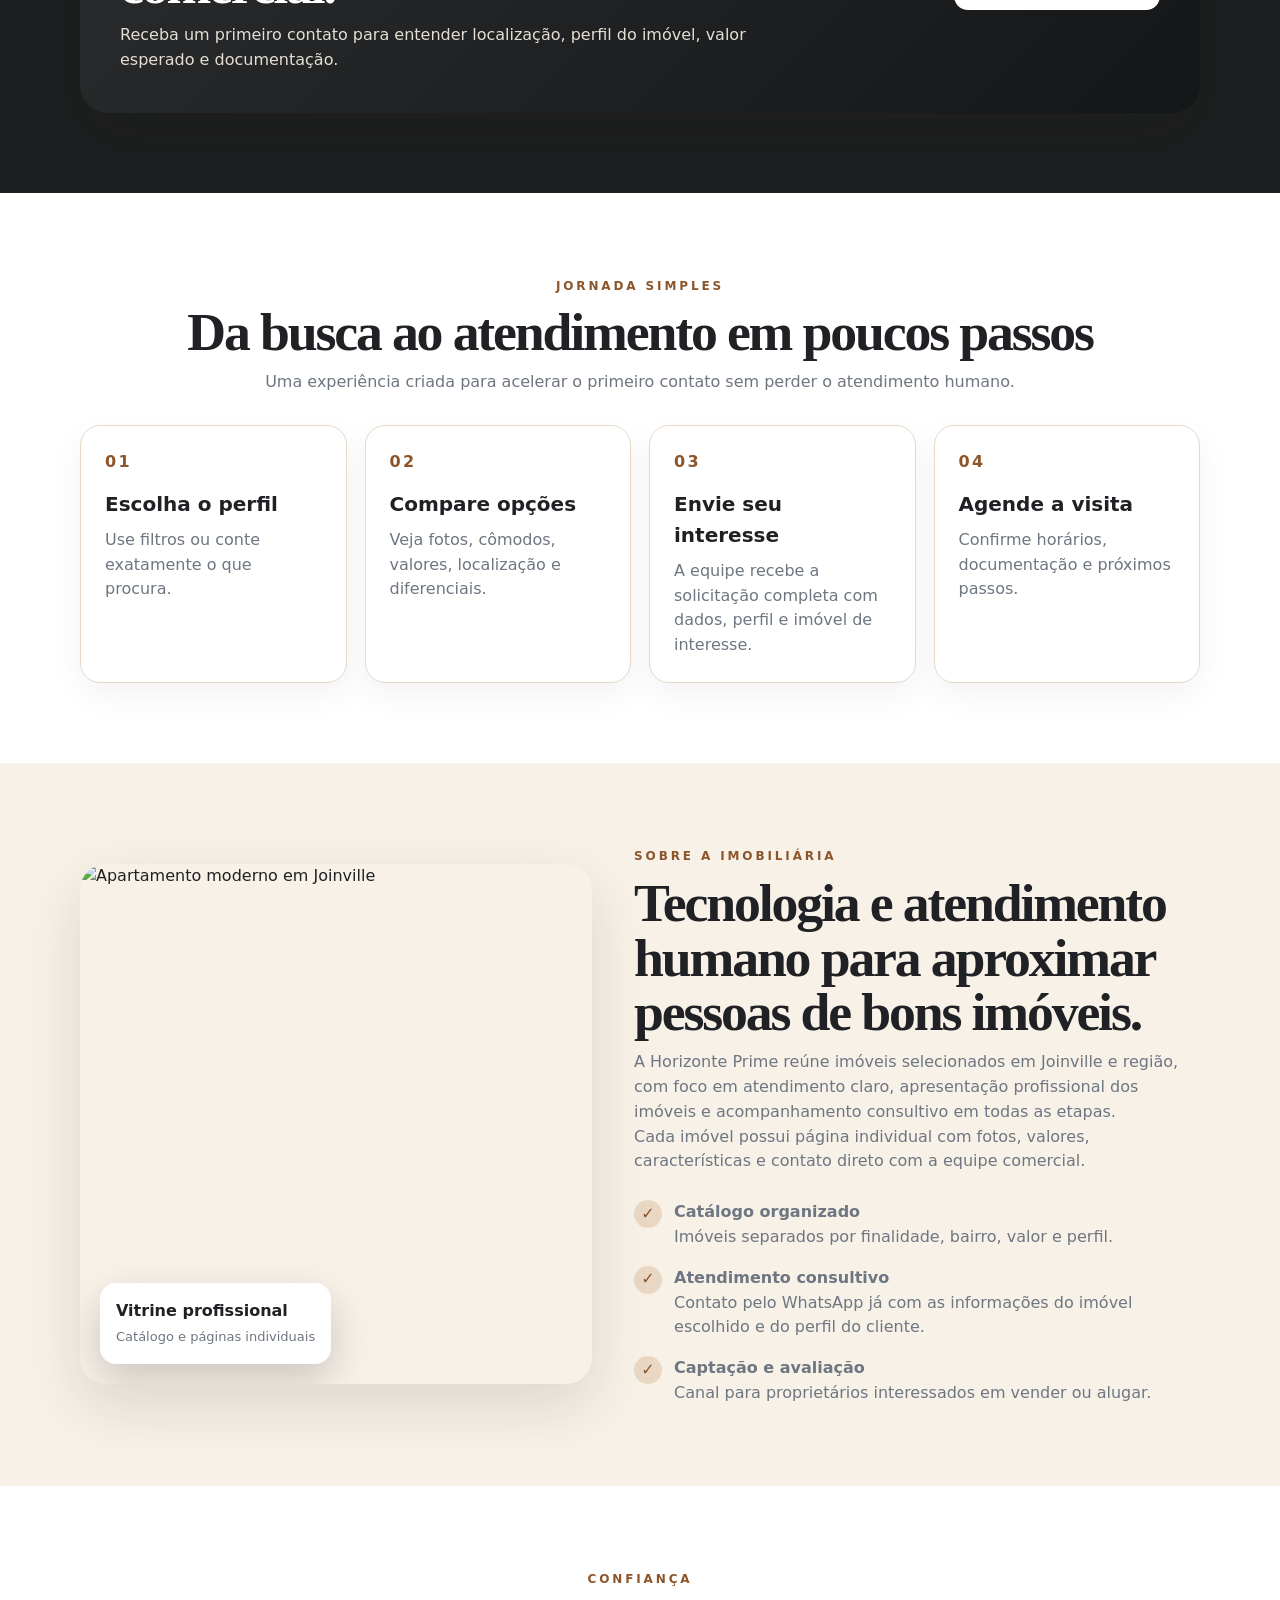
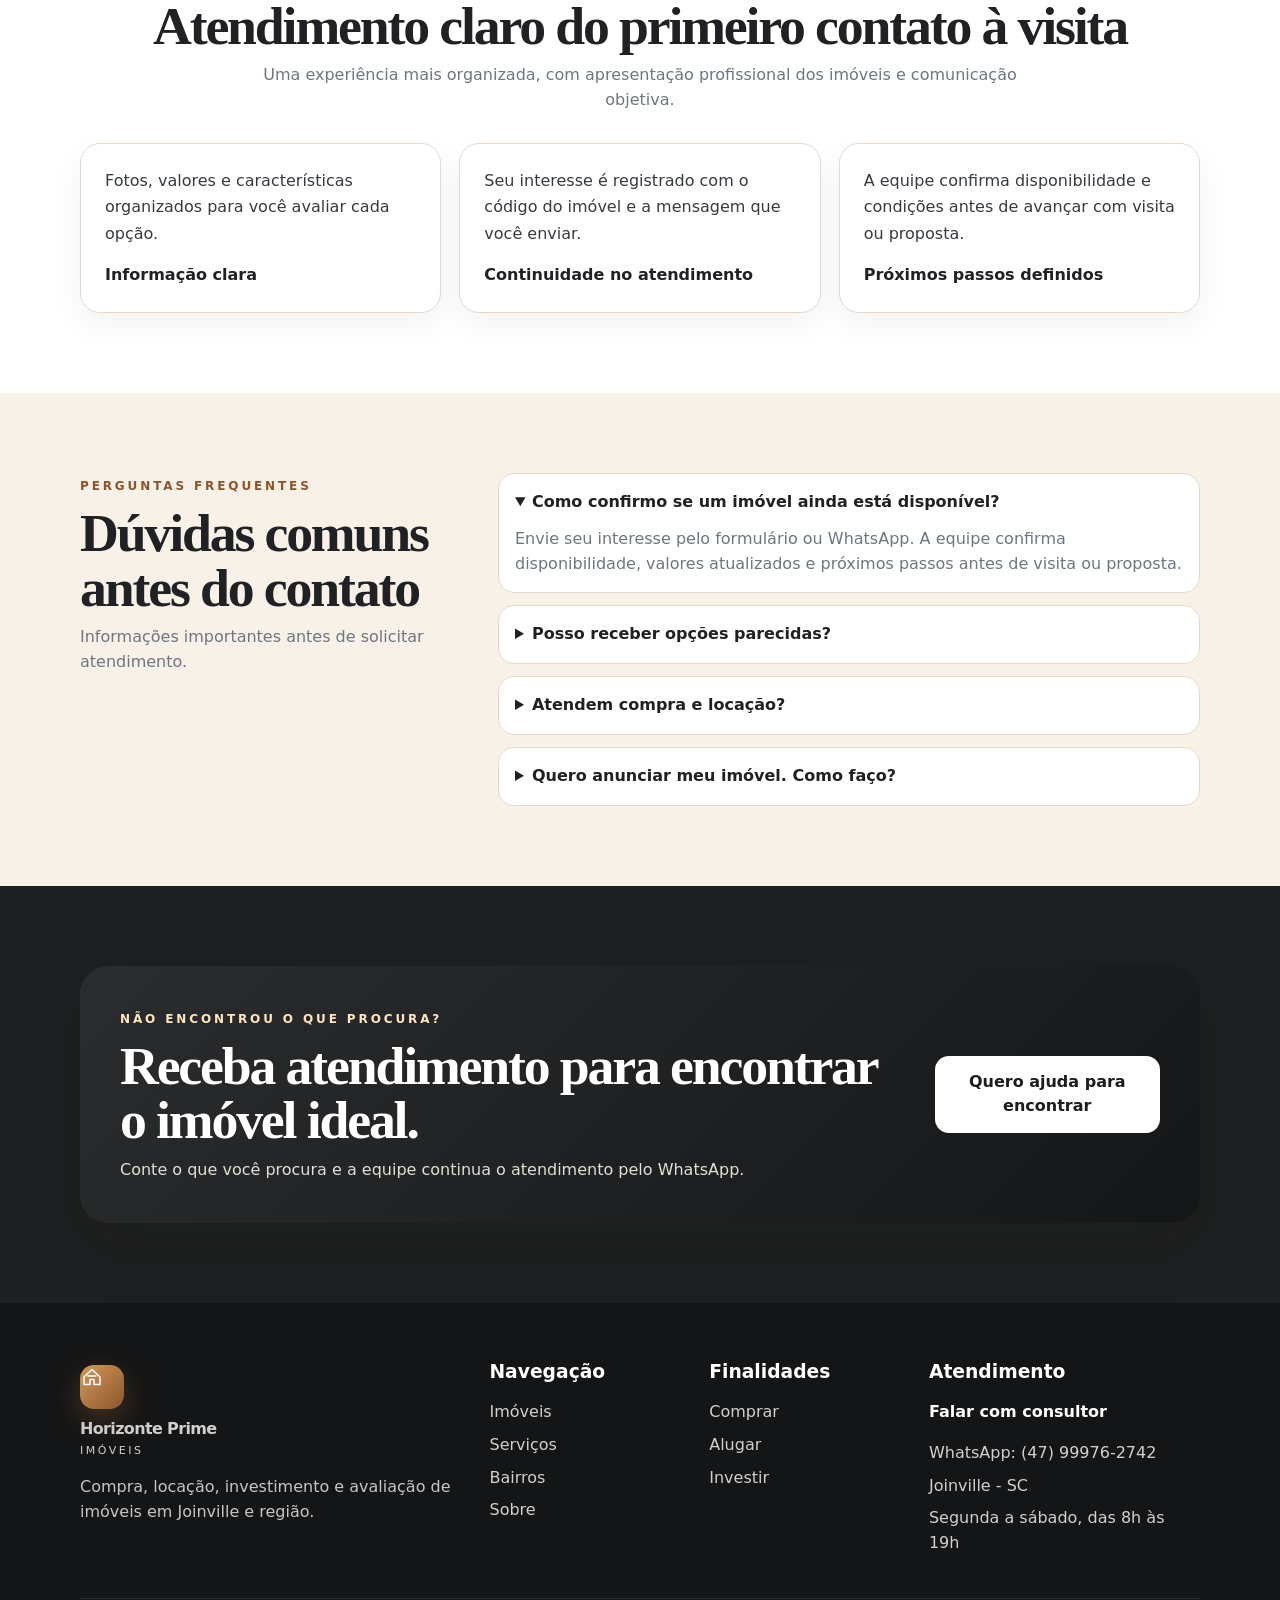
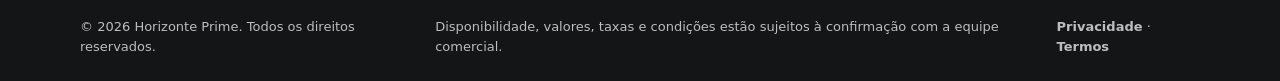
==== commit 61acdc39: "Amplia catálogo para 34 imóveis e integra filtros avançados à Iana Adiciona 12 fichas demonstrativas" ====
--- a/index.html
+++ b/index.html
@@ -194,7 +194,7 @@
           <div>
             <span class="eyebrow dark">Catálogo completo</span>
             <h2>Encontre o imóvel ideal</h2>
-            <p id="catalog-summary">Carregando imóveis disponíveis...</p>
+            <p id="catalog-summary">Carregando imóveis disponíveis...</p><p class="demo-disclosure">Portfólio zAIon · imóveis e valores fictícios, com imagens ilustrativas.</p>
           </div>
           <button class="button button-secondary filter-toggle" type="button" aria-expanded="false" aria-controls="catalog-filters">Filtros</button>
         </div>
@@ -211,7 +211,7 @@
               <label class="filter-field"><span>Vagas</span><select id="filter-parking"><option value="">Qualquer</option><option value="1">1+</option><option value="2">2+</option><option value="3">3+</option></select></label>
             </div>
             <label class="filter-field"><span>Valor máximo</span><select id="filter-price"><option value="">Sem limite</option><option value="2500">R$ 2.500</option><option value="4000">R$ 4.000</option><option value="6000">R$ 6.000</option><option value="10000">R$ 10.000</option><option value="400000">R$ 400 mil</option><option value="600000">R$ 600 mil</option><option value="800000">R$ 800 mil</option><option value="1000000">R$ 1 milhão</option><option value="1500000">R$ 1,5 milhão</option><option value="2000000">R$ 2 milhões</option></select></label>
-            <label class="check-field"><input id="filter-pet" type="checkbox"><span>Aceita animais</span></label>
+            <label class="check-field"><input id="filter-pet" type="checkbox"><span>Aceita animais</span></label><fieldset class="feature-filters"><legend>O que faz diferença para você?</legend><p class="filter-note">Indiferente não restringe a busca. Com / sem exige confirmação na ficha.</p><label class="filter-field"><span>Piscina</span><select id="filter-feature-pool" data-feature="pool"><option value="">Indiferente</option><option value="true">Com piscina</option><option value="private">Privativa</option><option value="shared">No condomínio</option><option value="false">Sem piscina</option></select></label><label class="filter-field"><span>Quintal</span><select id="filter-feature-yard" data-feature="yard"><option value="">Indiferente</option><option value="true">Com quintal</option><option value="false">Sem quintal</option></select></label><label class="filter-field"><span>Área externa privativa</span><select id="filter-feature-outdoor_space" data-feature="outdoor_space"><option value="">Indiferente</option><option value="true">Com área externa</option><option value="false">Sem área externa</option></select></label></fieldset><details class="advanced-filters"><summary>Mais características</summary><div class="advanced-filter-body"><label class="filter-field"><span>Mobília</span><select id="filter-feature-furnished" data-feature="furnished"><option value="">Indiferente</option><option value="true">Sim</option><option value="false">Não</option></select></label><label class="filter-field"><span>Casa térrea</span><select id="filter-feature-single_story" data-feature="single_story"><option value="">Indiferente</option><option value="true">Sim</option><option value="false">Não</option></select></label><label class="filter-field"><span>Condomínio fechado</span><select id="filter-feature-gated" data-feature="gated"><option value="">Indiferente</option><option value="true">Sim</option><option value="false">Não</option></select></label><label class="filter-field"><span>Sacada / varanda</span><select id="filter-feature-balcony" data-feature="balcony"><option value="">Indiferente</option><option value="true">Sim</option><option value="false">Não</option></select></label><label class="filter-field"><span>Churrasqueira</span><select id="filter-feature-barbecue" data-feature="barbecue"><option value="">Indiferente</option><option value="true">Sim</option><option value="false">Não</option></select></label><label class="filter-field"><span>Espaço gourmet</span><select id="filter-feature-gourmet" data-feature="gourmet"><option value="">Indiferente</option><option value="true">Sim</option><option value="false">Não</option></select></label><label class="filter-field"><span>Elevador</span><select id="filter-feature-elevator" data-feature="elevator"><option value="">Indiferente</option><option value="true">Sim</option><option value="false">Não</option></select></label><label class="filter-field"><span>Acessibilidade</span><select id="filter-feature-accessible" data-feature="accessible"><option value="">Indiferente</option><option value="true">Sim</option><option value="false">Não</option></select></label><label class="filter-field"><span>Vaga coberta</span><select id="filter-feature-covered_parking" data-feature="covered_parking"><option value="">Indiferente</option><option value="true">Sim</option><option value="false">Não</option></select></label><label class="filter-field"><span>Jardim</span><select id="filter-feature-garden" data-feature="garden"><option value="">Indiferente</option><option value="true">Sim</option><option value="false">Não</option></select></label><label class="filter-field"><span>Suítes mínimas</span><input type="number" min="0" step="1" id="filter-feature-suites" data-feature="suites" placeholder="Sem mínimo"></label><label class="filter-field"><span>Banheiros mínimos</span><input type="number" min="0" step="1" id="filter-feature-bathrooms" data-feature="bathrooms" placeholder="Sem mínimo"></label><label class="filter-field"><span>Área mínima do imóvel (m²)</span><input type="number" min="0" step="1" id="filter-feature-area_m2" data-feature="area_m2" placeholder="Sem mínimo"></label><label class="filter-field"><span>Terreno mínimo (m²)</span><input type="number" min="0" step="1" id="filter-feature-land_m2" data-feature="land_m2" placeholder="Sem mínimo"></label></div></details><div class="filter-actions"><button type="button" class="button button-primary" id="filters-apply">Ver resultados</button></div>
           </aside>
 
           <div class="catalog-content">
@@ -219,7 +219,7 @@
               <div class="active-filters" id="active-filters"></div>
               <label class="sort-control"><span>Ordenar:</span><select id="sort-properties"><option value="featured">Destaques</option><option value="price-asc">Menor preço</option><option value="price-desc">Maior preço</option><option value="area-desc">Maior área</option></select></label>
             </div>
-            <div class="property-grid catalog-grid" id="catalog-grid" aria-live="polite"></div>
+            <div class="property-grid catalog-grid" id="catalog-grid" aria-live="polite"></div><button type="button" class="button button-secondary load-more hidden" id="catalog-load-more">Mostrar mais imóveis</button>
             <div class="empty-state hidden" id="catalog-empty"><div class="empty-icon">⌂</div><h3>Nenhum imóvel encontrado com esses filtros</h3><p>Altere os filtros ou informe seu perfil para a equipe procurar opções compatíveis.</p><button class="button button-primary open-generic-lead" type="button">Quero ajuda para encontrar</button></div>
           </div>
         </div>
@@ -340,10 +340,11 @@
   </dialog>
 
   <script src="config.js?v=185"></script>
-  <script src="imoveis-data.js?v=184"></script>
-  <script src="site.js?v=185"></script>
+  <script src="imoveis-data.js?v=190"></script>
+  <script src="site.js?v=190"></script>
   <script src="atendimento.js?v=184"></script>
-  <script src="home.js?v=185"></script>
+  <script src="property-features.js?v=190"></script>
+  <script src="home.js?v=190"></script>
 <script>console.log("VERSAO_PUBLICADA: v184-reparo-seguro-sem-smart-site");</script>
 </body>
 </html>
--- a/styles.css
+++ b/styles.css
@@ -0,0 +1,576 @@
+:root{
+  --bg:#f7f1e8;
+  --paper:#fffdf9;
+  --ink:#202124;
+  --muted:#6e7681;
+  --line:#e6d9ca;
+  --dark:#1d1f20;
+  --dark-2:#101112;
+  --accent:#b87538;
+  --accent-2:#d49a59;
+  --accent-dark:#8c552b;
+  --success:#0b7a3b;
+  --danger:#c73c3c;
+  --shadow:0 22px 60px rgba(31,24,17,.12);
+  --radius:22px;
+  --font:'Inter',system-ui,-apple-system,BlinkMacSystemFont,'Segoe UI',sans-serif;
+  --serif:'Playfair Display',Georgia,serif;
+}
+*{box-sizing:border-box}
+html{scroll-behavior:smooth}
+body{margin:0;background:var(--bg);color:var(--ink);font-family:var(--font);font-size:16px;line-height:1.55}
+img{max-width:100%;display:block}a{color:inherit}button,input,select,textarea{font:inherit}.container{width:min(1120px,calc(100% - 40px));margin:0 auto}.sr-only{position:absolute;width:1px;height:1px;overflow:hidden;clip:rect(0,0,0,0)}.hidden{display:none!important}.skip-link{position:absolute;left:18px;top:-60px;background:#fff;color:#111;padding:10px 14px;z-index:1000;border-radius:8px}.skip-link:focus{top:18px}.topbar{background:#111;color:#e8ded4;font-size:13px}.topbar-inner{height:38px;display:flex;align-items:center;justify-content:space-between;gap:16px}.topbar a{color:#fff;text-decoration:none;font-weight:800}.site-header{position:sticky;top:0;z-index:50;background:rgba(29,31,32,.94);color:#fff;backdrop-filter:blur(14px);box-shadow:0 1px 0 rgba(255,255,255,.08)}.header-inner{min-height:78px;display:flex;align-items:center;justify-content:space-between;gap:22px}.brand{display:inline-flex;align-items:center;gap:12px;text-decoration:none;min-width:max-content}.brand-mark{width:44px;height:44px;border-radius:14px;display:grid;place-items:center;background:linear-gradient(135deg,var(--accent-2),var(--accent-dark));box-shadow:0 10px 30px rgba(184,117,56,.32)}.brand-mark svg{width:24px;height:24px;fill:none;stroke:#fff;stroke-width:3;stroke-linecap:round;stroke-linejoin:round}.brand strong{display:block;font-weight:900;letter-spacing:-.04em}.brand small{display:block;font-size:11px;letter-spacing:.23em;text-transform:uppercase;color:#d3d0cd}.main-nav{display:flex;align-items:center;gap:24px}.main-nav a{color:#d8d8d8;text-decoration:none;font-weight:700}.main-nav a:hover{color:#fff}.menu-toggle{display:none;width:44px;height:44px;border:1px solid rgba(255,255,255,.15);border-radius:12px;background:transparent;color:#fff}.menu-toggle span:not(.sr-only){display:block;width:20px;height:2px;background:#fff;margin:5px auto;border-radius:999px}.button{display:inline-flex;align-items:center;justify-content:center;gap:9px;border:0;border-radius:14px;padding:14px 20px;font-weight:900;text-decoration:none;cursor:pointer;transition:.2s transform,.2s box-shadow,.2s background}.button:hover{transform:translateY(-1px)}.button svg{width:18px;height:18px;fill:none;stroke:currentColor;stroke-width:2.5}.button-primary{background:linear-gradient(135deg,var(--accent-2),var(--accent-dark));color:#fff;box-shadow:0 15px 32px rgba(184,117,56,.24)}.button-light{background:#fff;color:#1d1d1d}.button-outline{background:transparent;color:#fff;border:1px solid rgba(255,255,255,.22)}.button-small{padding:11px 16px;border-radius:12px;font-size:14px}.button-secondary{background:#fff;color:#1d1d1d;border:1px solid var(--line)}.button-full{width:100%}.text-link{font-weight:900;color:var(--accent-dark);text-decoration:none}.eyebrow{display:inline-flex;align-items:center;gap:8px;text-transform:uppercase;letter-spacing:.24em;font-size:12px;font-weight:900;color:#f4d0a6}.eyebrow.dark{color:var(--accent-dark)}.eyebrow.light{color:#ffe5be}.section{padding:80px 0}.section-heading{display:flex;justify-content:space-between;align-items:end;gap:26px;margin-bottom:30px}.section-heading.centered{justify-content:center;text-align:center}.section-heading h2,.about-copy h2,.cta-card h2,.owner-card h2,.faq-grid h2{font-family:var(--serif);font-size:clamp(34px,4.2vw,56px);line-height:1.02;letter-spacing:-.04em;margin:8px 0 10px}.section-heading p,.about-copy p,.cta-card p,.owner-card p,.faq-grid p{color:var(--muted);max-width:680px;margin:0}.hero{position:relative;color:#fff;overflow:hidden}.hero-pro{min-height:650px;background:#171717}.hero-bg-grid{position:absolute;inset:0;display:grid;grid-template-columns:1.3fr .9fr .8fr;opacity:.52}.hero-bg-grid img{width:100%;height:100%;object-fit:cover;filter:saturate(.9)}.hero-overlay{position:absolute;inset:0;background:linear-gradient(90deg,rgba(15,15,15,.92),rgba(15,15,15,.70) 48%,rgba(15,15,15,.35)),linear-gradient(0deg,rgba(15,15,15,.35),transparent)}.hero-content{position:relative;z-index:2}.hero-pro-content{min-height:650px;display:grid;grid-template-columns:minmax(0,1fr) 420px;gap:38px;align-items:center}.hero-copy h1{font-family:var(--serif);font-size:clamp(42px,5.8vw,76px);line-height:.98;letter-spacing:-.05em;margin:14px 0}.hero-copy p{font-size:18px;color:#e7e0d7;max-width:640px}.hero-actions{display:flex;gap:12px;flex-wrap:wrap;margin-top:28px}.hero-badges{display:flex;gap:10px;flex-wrap:wrap;margin-top:22px}.hero-badges span{background:rgba(255,255,255,.10);border:1px solid rgba(255,255,255,.14);padding:9px 12px;border-radius:999px;font-size:13px}.glass-card{background:rgba(255,255,255,.92);border:1px solid rgba(255,255,255,.36);box-shadow:var(--shadow);border-radius:var(--radius);color:#1d1d1d;backdrop-filter:blur(18px)}.hero-search{padding:24px}.hero-search h2{font-size:20px;margin:0 0 15px}.search-tabs{display:grid;grid-template-columns:repeat(4,1fr);gap:6px;padding:5px;background:#efe7dc;border-radius:14px;margin-bottom:18px}.search-tab{border:0;border-radius:11px;background:transparent;padding:10px 8px;font-weight:900;cursor:pointer;color:#6b5f52}.search-tab.active{background:#fff;color:#1d1d1d;box-shadow:0 5px 14px rgba(0,0,0,.08)}.hero-search-grid{display:grid;gap:14px}.hero-search label span,.filter-field span,.form-field span{display:block;font-size:12px;font-weight:900;color:#5d6670;margin-bottom:7px}.input-with-icon{display:flex;align-items:center;gap:9px;background:#fff;border:1px solid var(--line);border-radius:13px;padding:0 12px}.input-with-icon svg{width:18px;height:18px;fill:none;stroke:#8a7a68;stroke-width:2}.input-with-icon input{border:0;background:transparent;width:100%;height:48px;outline:0}input,select,textarea{border:1px solid var(--line);background:#fff;border-radius:13px;padding:13px 14px;outline:0;width:100%}textarea{resize:vertical}.quick-stats{position:relative;z-index:4;margin-top:-42px}.stat-strip{background:#fff;border:1px solid var(--line);box-shadow:var(--shadow);border-radius:22px;display:grid;grid-template-columns:repeat(4,1fr);overflow:hidden}.stat-strip div{padding:24px;text-align:center;border-right:1px solid var(--line)}.stat-strip div:last-child{border-right:0}.stat-strip strong{display:block;font-size:30px;font-weight:900}.stat-strip span{font-size:13px;color:var(--muted);font-weight:700}.property-grid{display:grid;grid-template-columns:repeat(3,minmax(0,1fr));gap:20px}.catalog-grid{grid-template-columns:repeat(2,minmax(0,1fr))}.property-card{background:#fff;border:1px solid var(--line);border-radius:22px;overflow:hidden;box-shadow:0 14px 36px rgba(30,24,16,.07);transition:.2s transform,.2s box-shadow}.property-card:hover{transform:translateY(-4px);box-shadow:0 22px 60px rgba(30,24,16,.15)}.property-image{position:relative;height:238px;background:#eee;overflow:hidden}.property-image img{width:100%;height:100%;object-fit:cover;transition:.35s transform}.property-card:hover .property-image img{transform:scale(1.04)}.badge-stack{position:absolute;left:14px;top:14px;display:flex;gap:8px;flex-wrap:wrap}.badge{display:inline-flex;align-items:center;border-radius:999px;padding:7px 10px;font-size:11px;font-weight:900;text-transform:uppercase}.badge-dark{background:#1e2022;color:#fff}.badge-soft{background:#fff;color:var(--accent-dark)}.card-content{padding:18px}.card-content h3{font-size:20px;letter-spacing:-.04em;line-height:1.1;margin:0 0 8px}.card-content h3 a{text-decoration:none}.card-location{font-size:14px;color:var(--muted);margin-bottom:14px}.card-price{font-size:24px;font-weight:900;color:#1e2022;margin-bottom:12px}.card-price small{font-size:13px;color:var(--muted);font-weight:700}.card-stats{display:grid;grid-template-columns:repeat(4,1fr);gap:8px;border-top:1px solid #f0e7dc;padding-top:14px}.card-stats span{font-size:12px;color:var(--muted);font-weight:700}.card-stats strong{display:block;font-size:14px;color:#1d1d1d}.card-actions{display:flex;gap:10px;margin-top:16px}.card-actions .button{flex:1;padding:12px 10px}.skeleton-card{height:360px;border-radius:22px;background:linear-gradient(90deg,#eee6dc,#fff,#eee6dc);background-size:200% 100%;animation:skeleton 1.4s infinite}@keyframes skeleton{to{background-position:-200% 0}}.services-section{background:#fff}.services-grid{display:grid;grid-template-columns:repeat(4,1fr);gap:18px}.service-card,.step-card,.testimonial-card{background:#fff;border:1px solid var(--line);border-radius:20px;padding:24px;box-shadow:0 12px 32px rgba(30,24,16,.05)}.services-section .service-card{background:#faf7f0}.service-card span,.step-number{display:inline-flex;color:var(--accent-dark);font-weight:900;letter-spacing:.15em;margin-bottom:14px}.service-card h3,.step-card h3{margin:0 0 8px;font-size:20px}.service-card p,.step-card p,.testimonial-card p{color:var(--muted);margin:0}.catalog-section{background:#f0e9df}.catalog-layout{display:grid;grid-template-columns:230px minmax(0,1fr);gap:24px}.filters-panel{background:#fff;border:1px solid var(--line);border-radius:20px;padding:18px;height:max-content;position:sticky;top:100px}.filter-header{display:flex;justify-content:space-between;align-items:center;margin-bottom:16px}.filter-header h3{margin:0;font-size:17px}.clear-filters{border:0;background:transparent;color:var(--accent-dark);font-weight:900;cursor:pointer}.filter-field{display:block;margin-bottom:14px}.filter-row{display:grid;grid-template-columns:1fr 1fr;gap:10px}.check-field{display:flex;gap:9px;align-items:center;font-size:14px;color:#4b535c}.check-field input{width:auto}.catalog-toolbar{display:flex;justify-content:space-between;gap:16px;align-items:center;margin-bottom:16px}.active-filters{display:flex;gap:8px;flex-wrap:wrap}.filter-chip{background:#fff;border:1px solid var(--line);border-radius:999px;padding:8px 12px;font-size:12px;font-weight:800}.sort-control{display:flex;align-items:center;gap:8px;font-size:13px;font-weight:700}.sort-control select{width:auto;padding:10px 34px 10px 12px}.empty-state{background:#fff;border:1px solid var(--line);border-radius:22px;padding:60px 24px;text-align:center}.empty-icon{font-size:30px;color:var(--accent-dark)}.neighborhood-grid{display:grid;grid-template-columns:repeat(4,1fr);gap:16px}.neighborhood-card{position:relative;background:#fff;border:1px solid var(--line);border-radius:20px;padding:22px;overflow:hidden;min-height:145px;cursor:pointer}.neighborhood-card:before{content:"";position:absolute;right:-40px;bottom:-40px;width:120px;height:120px;border-radius:50%;background:rgba(184,117,56,.12)}.neighborhood-card strong{display:block;font-size:22px;margin-bottom:6px}.neighborhood-card span{color:var(--muted);font-weight:700}.owner-section{background:#1d1f20;color:#fff}.owner-card,.cta-card{border-radius:28px;padding:40px;display:flex;align-items:center;justify-content:space-between;gap:26px;background:linear-gradient(135deg,#2a2c2d,#151617);box-shadow:var(--shadow)}.owner-card h2,.cta-card h2{color:#fff}.owner-card p,.cta-card p{color:#e5ded5}.steps-section{background:#fff}.steps-grid{display:grid;grid-template-columns:repeat(4,1fr);gap:18px}.about-grid{display:grid;grid-template-columns:.95fr 1.05fr;gap:42px;align-items:center}.about-image{position:relative;border-radius:26px;overflow:hidden;box-shadow:var(--shadow)}.about-image img{width:100%;height:520px;object-fit:cover}.about-badge{position:absolute;left:20px;bottom:20px;background:#fff;border-radius:16px;padding:16px;box-shadow:0 16px 40px rgba(0,0,0,.18)}.about-badge strong{display:block}.about-badge span{color:var(--muted);font-size:13px}.about-points{display:grid;gap:16px;margin-top:26px}.about-points div{display:flex;gap:12px}.about-points span{width:28px;height:28px;display:grid;place-items:center;border-radius:999px;background:#e9d7c3;color:var(--accent-dark);font-weight:900;flex:0 0 28px}.about-points p{margin:0}.testimonials-section{background:#fff}.testimonial-grid{display:grid;grid-template-columns:repeat(3,1fr);gap:18px}.testimonial-card p{font-size:17px;color:#363b40}.testimonial-card strong{display:block;margin-top:16px}.faq-grid{display:grid;grid-template-columns:.7fr 1.3fr;gap:40px}.faq-list{display:grid;gap:12px}.faq-list details{background:#fff;border:1px solid var(--line);border-radius:16px;padding:16px}.faq-list summary{font-weight:900;cursor:pointer}.faq-list p{margin:12px 0 0;color:var(--muted)}.cta-section{background:#1d1f20;color:#fff}.site-footer{background:#141516;color:#fff;padding:54px 0 24px}.footer-grid{display:grid;grid-template-columns:1.4fr .7fr .7fr 1fr;gap:30px}.footer-grid h3{margin:0 0 14px}.footer-grid a,.footer-grid span{display:block;color:#d0d0d0;text-decoration:none;margin:8px 0}.footer-grid p{color:#c6c6c6}.footer-button{border:0;background:transparent;color:#fff;font-weight:900;padding:0;cursor:pointer;margin-bottom:8px}.footer-bottom{display:flex;justify-content:space-between;gap:18px;border-top:1px solid rgba(255,255,255,.1);margin-top:34px;padding-top:18px;color:#bdbdbd;font-size:13px}.floating-whatsapp{position:fixed;right:22px;bottom:22px;z-index:40;width:58px;height:58px;border-radius:999px;display:grid;place-items:center;background:#18b356;color:#fff;box-shadow:0 18px 40px rgba(0,0,0,.25)}.floating-whatsapp svg{width:31px;height:31px;fill:currentColor}.lead-modal{border:0;border-radius:24px;padding:28px;width:min(560px,calc(100% - 28px));box-shadow:0 30px 90px rgba(0,0,0,.36)}.lead-modal::backdrop{background:rgba(0,0,0,.62);backdrop-filter:blur(4px)}.modal-close{position:absolute;right:18px;top:14px;border:0;background:transparent;font-size:30px;color:#737373;cursor:pointer}.modal-heading h2{font-family:var(--serif);font-size:36px;line-height:1;margin:10px 0}.modal-heading p{color:var(--muted);margin-top:0}.form-grid{display:grid;grid-template-columns:1fr 1fr;gap:14px}.form-field.full{grid-column:1/-1}.form-field input:focus,.form-field textarea:focus,.filter-field input:focus,.filter-field select:focus{border-color:var(--accent);box-shadow:0 0 0 4px rgba(184,117,56,.11)}.field-error{display:block;color:var(--danger);font-size:12px;min-height:16px;margin-top:4px}.consent-field{display:flex;gap:10px;align-items:flex-start;margin:14px 0;color:#66707c;font-size:13px}.consent-field input{width:auto;margin-top:3px}.form-feedback{margin-top:12px;border-radius:12px;padding:12px;font-size:14px}.form-feedback.success{background:#e9f8ee;color:var(--success)}.form-feedback.error{background:#feecec;color:var(--danger)}.property-page{background:#faf7f0}.property-top{padding:36px 0 18px}.breadcrumb{font-size:13px;color:var(--muted);margin-bottom:18px}.property-title-wrap{display:grid;grid-template-columns:minmax(0,1fr) auto;gap:22px;align-items:start}.property-title-wrap h1{font-family:var(--serif);font-size:clamp(42px,6vw,72px);letter-spacing:-.05em;line-height:.96;margin:14px 0 8px}.property-location{font-size:18px;color:var(--muted)}.property-badges{display:flex;gap:10px;flex-wrap:wrap}.pill{display:inline-flex;align-items:center;border-radius:999px;padding:9px 13px;font-weight:900;font-size:12px;text-transform:uppercase}.pill-dark{background:#202326;color:#fff}.pill-soft{background:#efe2d4;color:#9b6737}.share-btn{width:44px;height:44px;border-radius:14px;border:1px solid var(--line);background:#fff;display:grid;place-items:center;text-decoration:none}.gallery-pro{display:grid;grid-template-columns:1.35fr .65fr;gap:12px;margin:26px 0 22px}.gallery-main{height:520px;border-radius:24px;overflow:hidden;background:#fff;border:1px solid var(--line)}.gallery-main img{width:100%;height:100%;object-fit:cover}.gallery-side{display:grid;gap:12px}.gallery-side button{padding:0;border:0;border-radius:18px;overflow:hidden;cursor:pointer;position:relative;background:#fff}.gallery-side img{width:100%;height:100%;object-fit:cover}.gallery-side button:nth-child(n+4){display:none}.gallery-more{position:absolute;inset:0;background:rgba(0,0,0,.55);color:#fff;display:grid;place-items:center;font-weight:900}.property-body{display:grid;grid-template-columns:minmax(0,1fr) 340px;gap:34px;padding:22px 0 70px}.property-stats{display:grid;grid-template-columns:repeat(5,minmax(100px,1fr));gap:10px;margin-bottom:28px}.property-stat{background:#fff;border:1px solid var(--line);border-radius:16px;text-align:center;padding:18px 10px}.property-stat strong{display:block;font-size:20px}.property-stat span{font-size:12px;color:var(--muted);font-weight:700}.property-section{background:#fff;border:1px solid var(--line);border-radius:24px;padding:26px;margin-bottom:18px}.property-section h2{font-family:var(--serif);font-size:34px;margin:0 0 12px}.property-section p{color:var(--muted);font-size:17px;line-height:1.75}.amenities{display:flex;gap:10px;flex-wrap:wrap}.amenity{background:#faf4ec;border:1px solid var(--line);border-radius:999px;padding:10px 14px;font-weight:800}.cost-grid{display:grid;grid-template-columns:repeat(3,1fr);gap:10px}.cost-item{background:#faf7f0;border:1px solid var(--line);border-radius:14px;padding:16px}.cost-item span{display:block;color:var(--muted);font-size:12px;font-weight:800}.cost-item strong{font-size:18px}.location-box{border-radius:18px;overflow:hidden;background:linear-gradient(135deg,#ebe1d7,#fff);border:1px solid var(--line);min-height:220px;display:grid;place-items:center;text-align:center;padding:22px;color:#535b66}.price-card{background:#fff;border:1px solid var(--line);border-radius:24px;padding:24px;box-shadow:var(--shadow);position:sticky;top:112px}.price-card small{display:block;color:var(--muted);font-weight:800}.price-card strong{display:block;font-size:34px;margin:10px 0;color:#1d1d1d}.price-card .button{width:100%;margin-top:14px}.price-meta{display:grid;gap:8px;margin:16px 0}.price-meta div{display:flex;justify-content:space-between;gap:10px;border-bottom:1px dashed var(--line);padding-bottom:8px;color:var(--muted)}.price-meta strong{font-size:14px;margin:0;color:#1d1d1d}.side-note{font-size:12px;color:var(--muted);margin-top:14px}.related-section{padding:20px 0 70px}.related-grid{grid-template-columns:repeat(3,1fr)}.loading,.not-found{padding:90px 0;text-align:center;color:var(--muted)}.not-found h1{font-family:var(--serif);font-size:48px;color:#1d1d1d}@media(max-width:1020px){.hero-pro-content,.about-grid,.faq-grid,.property-body,.property-title-wrap{grid-template-columns:1fr}.property-grid,.catalog-grid,.services-grid,.steps-grid,.testimonial-grid,.neighborhood-grid,.related-grid{grid-template-columns:repeat(2,1fr)}.catalog-layout{grid-template-columns:1fr}.filters-panel{position:static}.gallery-pro{grid-template-columns:1fr}.gallery-side{grid-template-columns:repeat(4,1fr)}.gallery-side button{height:110px}.price-card{position:static}.footer-grid{grid-template-columns:1fr 1fr}.stat-strip{grid-template-columns:repeat(2,1fr)}}@media(max-width:760px){.container{width:min(100% - 28px,1120px)}.topbar-hide-mobile{display:none}.header-inner{min-height:68px}.menu-toggle{display:block}.main-nav{position:absolute;left:14px;right:14px;top:76px;background:#1d1f20;border:1px solid rgba(255,255,255,.12);border-radius:18px;display:none;flex-direction:column;padding:18px;align-items:stretch}.main-nav.open{display:flex}.hero-pro,.hero-pro-content{min-height:auto}.hero-bg-grid{grid-template-columns:1fr}.hero-bg-grid img:nth-child(n+2){display:none}.hero-pro-content{padding:68px 0 34px}.hero-copy h1{font-size:43px}.hero-search{margin-top:10px}.search-tabs{grid-template-columns:repeat(2,1fr)}.quick-stats{margin-top:0}.stat-strip,.property-grid,.catalog-grid,.services-grid,.steps-grid,.testimonial-grid,.neighborhood-grid,.related-grid,.footer-grid{grid-template-columns:1fr}.stat-strip div{border-right:0;border-bottom:1px solid var(--line)}.section{padding:58px 0}.section-heading{display:block}.catalog-toolbar{display:block}.sort-control{margin-top:12px}.filter-toggle{display:inline-flex;margin-top:12px}.filters-panel{display:none}.filters-panel.open{display:block}.owner-card,.cta-card{display:block;padding:28px}.owner-card .button,.cta-card .button{margin-top:18px}.about-image img{height:360px}.footer-bottom{display:block}.form-grid,.property-stats,.cost-grid{grid-template-columns:1fr 1fr}.gallery-main{height:330px}.property-title-wrap h1{font-size:42px}.property-section{padding:20px}.floating-whatsapp{width:52px;height:52px;right:16px;bottom:16px}}@media(min-width:761px){.filter-toggle{display:none}}@media(max-width:520px){.form-grid,.property-stats,.cost-grid{grid-template-columns:1fr}.brand strong{font-size:15px}.property-image{height:220px}.card-actions{display:block}.card-actions .button{width:100%;margin-top:8px}}
+
+/* =========================================================
+   CAMADA PREMIUM + INTELIGENTE
+   Detalhes visuais, microinterações, favoritos, comparador e simulador
+   ========================================================= */
+:root{
+  --gold:#c58a45;
+  --gold-soft:#fff2df;
+  --graphite:#151617;
+  --glass:rgba(255,255,255,.82);
+}
+body::before{
+  content:"";
+  position:fixed;
+  inset:0;
+  z-index:-1;
+  pointer-events:none;
+  background:
+    radial-gradient(circle at 8% 12%,rgba(213,154,89,.18),transparent 28%),
+    radial-gradient(circle at 88% 18%,rgba(20,21,22,.10),transparent 24%),
+    radial-gradient(circle at 35% 95%,rgba(184,117,56,.12),transparent 26%);
+}
+.site-header{transition:box-shadow .25s ease, background .25s ease, transform .25s ease}
+.site-header::after{
+  content:"";
+  position:absolute;
+  left:0;right:0;bottom:0;height:1px;
+  background:linear-gradient(90deg,transparent,rgba(212,154,89,.65),transparent);
+}
+.brand-mark{position:relative;overflow:hidden}
+.brand-mark::after{
+  content:"";
+  position:absolute;
+  inset:-40%;
+  background:linear-gradient(115deg,transparent 35%,rgba(255,255,255,.35) 50%,transparent 65%);
+  transform:translateX(-80%) rotate(10deg);
+  animation:brandShine 4.8s ease-in-out infinite;
+}
+@keyframes brandShine{0%,58%{transform:translateX(-90%) rotate(10deg)}75%,100%{transform:translateX(95%) rotate(10deg)}}
+.hero-pro::after{
+  content:"";
+  position:absolute;
+  left:0;right:0;bottom:0;height:150px;
+  background:linear-gradient(0deg,var(--bg),transparent);
+  z-index:1;
+  pointer-events:none;
+}
+.hero-search.glass-card{box-shadow:0 30px 90px rgba(0,0,0,.24), inset 0 1px 0 rgba(255,255,255,.45)}
+.hero-badges span{backdrop-filter:blur(12px)}
+.button-primary{background:linear-gradient(135deg,#d59a59 0%,#b87538 45%,#8c552b 100%)}
+.button-primary:hover{box-shadow:0 22px 40px rgba(184,117,56,.35)}
+.button-secondary:hover,.button-light:hover{box-shadow:0 14px 30px rgba(25,20,15,.12)}
+.smart-search-section{padding:34px 0 20px;background:linear-gradient(180deg,var(--bg),#fffaf3)}
+.smart-search-card{
+  background:rgba(255,255,255,.80);
+  border:1px solid rgba(184,117,56,.24);
+  border-radius:28px;
+  box-shadow:0 24px 70px rgba(31,24,17,.10);
+  padding:28px;
+  display:grid;
+  grid-template-columns:.85fr 1.15fr;
+  gap:26px;
+  align-items:center;
+  position:relative;
+  overflow:hidden;
+}
+.smart-search-card::before{
+  content:"";
+  position:absolute;
+  width:280px;height:280px;border-radius:999px;
+  right:-90px;top:-120px;
+  background:radial-gradient(circle,rgba(212,154,89,.25),transparent 68%);
+}
+.smart-copy{position:relative;z-index:1}
+.smart-copy h2,.finance-copy h2{font-family:var(--serif);font-size:clamp(30px,3.5vw,46px);line-height:1.02;letter-spacing:-.04em;margin:8px 0 10px}
+.smart-copy p,.finance-copy p{color:var(--muted);margin:0}
+.smart-profile-grid{display:grid;grid-template-columns:repeat(5,1fr);gap:10px;position:relative;z-index:1}
+.smart-profile-grid button{
+  border:1px solid var(--line);
+  background:#fff;
+  border-radius:18px;
+  padding:16px 14px;
+  cursor:pointer;
+  text-align:left;
+  transition:.2s transform,.2s box-shadow,.2s border-color;
+}
+.smart-profile-grid button:hover{transform:translateY(-3px);box-shadow:0 16px 40px rgba(31,24,17,.12);border-color:rgba(184,117,56,.55)}
+.smart-profile-grid strong{display:block;font-size:15px;color:#1d1f20;margin-bottom:4px}
+.smart-profile-grid span{font-size:12px;color:var(--muted);font-weight:700}
+.smart-catalog-panel{
+  background:linear-gradient(135deg,#fff,#fff8ee);
+  border:1px solid var(--line);
+  border-radius:24px;
+  padding:22px;
+  margin-bottom:24px;
+  display:grid;
+  grid-template-columns:.78fr 1.22fr;
+  gap:20px;
+  align-items:center;
+  box-shadow:0 16px 44px rgba(31,24,17,.07);
+}
+.smart-catalog-panel h3{font-size:24px;letter-spacing:-.04em;margin:8px 0 6px}.smart-catalog-panel p{margin:0;color:var(--muted)}
+.smart-recommendations{display:grid;grid-template-columns:repeat(3,1fr);gap:10px}
+.smart-rec-card{
+  background:#fff;
+  border:1px solid #eadbca;
+  border-radius:18px;
+  padding:14px;
+  min-height:142px;
+  display:flex;
+  flex-direction:column;
+  gap:7px;
+}
+.smart-rec-card span{font-size:11px;text-transform:uppercase;letter-spacing:.14em;color:var(--accent-dark);font-weight:900}
+.smart-rec-card strong{font-size:15px;line-height:1.2}.smart-rec-card small{color:var(--muted);font-weight:700}.smart-rec-card a{margin-top:auto;color:var(--accent-dark);font-weight:900;text-decoration:none}
+.smart-rec-foot{grid-column:1/-1;background:#1d1f20;color:#fff;border-radius:14px;padding:12px 14px;font-size:13px}.smart-rec-foot b{color:#f5c98d}
+.property-card{position:relative;isolation:isolate}.property-card::after{content:"";position:absolute;inset:0;border-radius:22px;pointer-events:none;background:linear-gradient(135deg,rgba(255,255,255,.34),transparent 42%);opacity:0;transition:.2s opacity}.property-card:hover::after{opacity:1}
+.favorite-card{
+  position:absolute;
+  right:14px;
+  top:14px;
+  z-index:3;
+  width:42px;height:42px;
+  border:1px solid rgba(255,255,255,.62);
+  border-radius:999px;
+  background:rgba(255,255,255,.88);
+  color:#1d1f20;
+  display:grid;place-items:center;
+  box-shadow:0 12px 28px rgba(0,0,0,.18);
+  cursor:pointer;
+  backdrop-filter:blur(10px);
+  transition:.2s transform,.2s background,.2s color;
+}
+.favorite-card:hover{transform:scale(1.08)}.favorite-card span{font-size:21px;line-height:1}.favorite-card.active{background:#1d1f20;color:#f7c083;border-color:#1d1f20}
+.match-meter{margin:12px 0 14px;background:#faf4ec;border:1px solid #eee2d4;border-radius:16px;padding:10px;position:relative;overflow:hidden}.match-meter div{display:flex;justify-content:space-between;gap:10px;align-items:center;position:relative;z-index:2}.match-meter strong{font-size:13px;color:#1d1f20}.match-meter span{font-size:12px;color:#6c7480;font-weight:700;text-align:right}.match-meter i{display:block;margin-top:9px;height:7px;border-radius:99px;background:linear-gradient(90deg,#c58a45,#e4b470);max-width:100%}
+.compare-card.active{background:#1d1f20;color:#fff;border-color:#1d1f20}.card-actions{align-items:stretch}.card-actions .compare-card{flex:.85}
+.compare-tray{
+  position:fixed;
+  left:50%;bottom:18px;
+  z-index:80;
+  transform:translate(-50%,120%);
+  width:min(780px,calc(100% - 28px));
+  background:rgba(29,31,32,.96);
+  color:#fff;
+  border:1px solid rgba(255,255,255,.12);
+  box-shadow:0 30px 90px rgba(0,0,0,.36);
+  border-radius:22px;
+  padding:14px;
+  display:grid;
+  grid-template-columns:1fr auto auto;
+  gap:12px;
+  align-items:center;
+  transition:.25s transform;
+  backdrop-filter:blur(14px);
+}
+.compare-tray.show{transform:translate(-50%,0)}.compare-tray span{display:block;color:#cfcfcf;font-size:13px}.compare-clear{border:0;background:transparent;color:#f5c98d;font-weight:900;cursor:pointer;padding:12px}
+.compare-modal{border:0;border-radius:24px;padding:28px;width:min(920px,calc(100% - 28px));box-shadow:0 34px 100px rgba(0,0,0,.38)}.compare-modal::backdrop{background:rgba(0,0,0,.62);backdrop-filter:blur(4px)}.compare-table-wrap{overflow:auto}.compare-table{width:100%;border-collapse:collapse;min-width:680px}.compare-table th,.compare-table td{border-bottom:1px solid var(--line);padding:14px;text-align:left;vertical-align:top}.compare-table thead th{background:#faf4ec;color:#1d1f20}.compare-table tbody th{color:var(--muted);width:145px}.compare-table a{color:var(--accent-dark);font-weight:900;text-decoration:none}
+.smart-toast{position:fixed;right:18px;bottom:92px;z-index:120;background:#1d1f20;color:#fff;border-radius:16px;padding:13px 16px;box-shadow:0 20px 60px rgba(0,0,0,.28);opacity:0;transform:translateY(16px);pointer-events:none;transition:.2s opacity,.2s transform}.smart-toast.show{opacity:1;transform:translateY(0)}
+.finance-section{background:linear-gradient(180deg,#fff,#f7f1e8)}.finance-card{display:grid;grid-template-columns:.85fr 1.15fr;gap:26px;align-items:center;background:#fff;border:1px solid var(--line);border-radius:28px;padding:34px;box-shadow:0 20px 55px rgba(31,24,17,.08)}.finance-form{display:grid;grid-template-columns:repeat(2,1fr);gap:14px}.finance-form label span{display:block;font-size:12px;font-weight:900;color:#5d6670;margin-bottom:7px}.calc-result{grid-column:1/-1;background:linear-gradient(135deg,#1d1f20,#303235);color:#fff;border-radius:20px;padding:20px}.calc-result span{display:block;color:#f4d0a6;text-transform:uppercase;letter-spacing:.14em;font-size:11px;font-weight:900}.calc-result strong{display:block;font-size:34px;margin:2px 0}.calc-result small{color:#dedede}.property-smart-score{background:#faf4ec;border:1px solid var(--line);border-radius:18px;padding:16px;margin:14px 0}.property-smart-score span{display:block;text-transform:uppercase;letter-spacing:.14em;color:var(--accent-dark);font-size:11px;font-weight:900}.property-smart-score strong{display:block;font-size:20px!important;margin:3px 0 10px!important}.property-smart-score i{display:block;height:9px;border-radius:999px;background:#eadfD3;overflow:hidden}.property-smart-score i b{display:block;height:100%;background:linear-gradient(90deg,#b87538,#e7b56d);border-radius:inherit}.property-smart-score small{display:block;margin-top:8px;color:var(--muted)!important}.gallery-pro{position:relative}.gallery-tip{position:absolute;left:18px;bottom:18px;background:rgba(0,0,0,.72);color:#fff;border-radius:999px;padding:10px 14px;font-size:12px;font-weight:800;backdrop-filter:blur(10px)}
+.filter-chip{background:#fff;border:1px solid var(--line);border-radius:999px;padding:8px 11px;font-size:12px;font-weight:900;color:var(--accent-dark);display:inline-flex;margin:0 6px 6px 0}.active-filters{min-height:38px}.catalog-toolbar{align-items:center}
+@media(max-width:1020px){.smart-search-card,.smart-catalog-panel,.finance-card{grid-template-columns:1fr}.smart-profile-grid{grid-template-columns:repeat(3,1fr)}.smart-recommendations{grid-template-columns:repeat(2,1fr)}}
+@media(max-width:760px){.smart-profile-grid,.smart-recommendations,.finance-form{grid-template-columns:1fr}.smart-search-card,.finance-card{padding:22px}.smart-catalog-panel{display:block}.smart-recommendations{margin-top:14px}.compare-tray{grid-template-columns:1fr;bottom:12px}.compare-tray .button{width:100%}.gallery-tip{display:none}.smart-toast{left:14px;right:14px;bottom:82px}.card-actions{display:grid;grid-template-columns:1fr}.card-actions .button{width:100%;margin:0}}
+
+/* =========================================================
+   CORREÇÃO DE CLIQUES / CAMADAS INTERATIVAS
+   Mantém os efeitos visuais, mas impede que brilhos e overlays
+   bloqueiem links, botões, filtros e cards.
+   ========================================================= */
+body::before,
+.site-header::after,
+.brand-mark::after,
+.hero-bg-grid,
+.hero-overlay,
+.hero-pro::after,
+.smart-search-card::before,
+.property-card::after,
+.gallery-tip {
+  pointer-events: none !important;
+}
+
+a, button, input, select, textarea, summary,
+.menu-toggle, .main-nav, .main-nav a,
+.button, .search-tab, .filter-toggle, .clear-filters,
+.property-card, .property-image, .property-image img,
+.card-content, .card-content a, .card-actions, .card-actions a, .card-actions button,
+.favorite-card, .compare-card, .interest-btn,
+.open-generic-lead, .open-owner-lead,
+.neighborhood-card, [data-smart-profile], [data-whatsapp-link],
+.lead-modal, .lead-modal *, .floating-whatsapp {
+  pointer-events: auto !important;
+}
+
+.property-card a,
+.property-card button,
+.card-actions,
+.favorite-card,
+.compare-card,
+.interest-btn {
+  position: relative;
+  z-index: 5;
+}
+
+.property-image {
+  display: block;
+  cursor: pointer;
+}
+
+.card-content h3 a:hover,
+.text-link:hover,
+.main-nav a:hover,
+.smart-rec-card a:hover {
+  text-decoration: underline;
+  text-underline-offset: 4px;
+}
+
+.button:active,
+.search-tab:active,
+.favorite-card:active,
+.compare-card:active,
+.neighborhood-card:active {
+  transform: translateY(1px) scale(.99);
+}
+
+.click-fix-ready .property-card {
+  cursor: default;
+}
+
+.click-fix-ready .property-image,
+.click-fix-ready .card-content h3 a,
+.click-fix-ready .card-actions a {
+  cursor: pointer;
+}
+
+
+/* ===== Ajustes comerciais para vender o site para imobiliárias ===== */
+.demo-sales-banner {
+  background: linear-gradient(90deg, #111, #2b2115, #111);
+  color: #fff;
+  border-bottom: 1px solid rgba(255,255,255,.12);
+}
+.demo-sales-inner {
+  min-height: 56px;
+  display: flex;
+  align-items: center;
+  justify-content: space-between;
+  gap: 16px;
+  font-size: 14px;
+}
+.demo-sales-inner strong { color: #f5c46b; text-transform: uppercase; letter-spacing: .08em; font-size: 12px; }
+.demo-sales-inner span { color: rgba(255,255,255,.82); flex: 1; }
+.commercial-page .site-header { background: rgba(15, 15, 15, .92); color: #fff; }
+.commercial-page .main-nav a { color: rgba(255,255,255,.84); }
+.commercial-page .brand strong, .commercial-page .brand small { color: #fff; }
+.commercial-hero {
+  position: relative;
+  overflow: hidden;
+  background: radial-gradient(circle at top left, rgba(213, 164, 83, .28), transparent 30%), linear-gradient(135deg, #101010, #191919 48%, #2c2115);
+  color: #fff;
+  padding: 96px 0 88px;
+}
+.commercial-hero-grid {
+  display: grid;
+  grid-template-columns: minmax(0, 1.05fr) minmax(320px, .95fr);
+  gap: 44px;
+  align-items: center;
+}
+.commercial-copy h1 {
+  font-family: 'Playfair Display', serif;
+  font-size: clamp(38px, 6vw, 72px);
+  line-height: .94;
+  margin: 14px 0 20px;
+  letter-spacing: -0.05em;
+}
+.commercial-copy p { max-width: 760px; color: rgba(255,255,255,.82); font-size: 18px; line-height: 1.7; }
+.commercial-preview {
+  position: relative;
+  padding: 14px;
+  border-radius: 28px;
+  min-height: 460px;
+  display: flex;
+  align-items: stretch;
+}
+.commercial-preview img {
+  width: 100%;
+  object-fit: cover;
+  border-radius: 22px;
+  min-height: 430px;
+  filter: saturate(1.05) contrast(1.02);
+}
+.preview-card-floating {
+  position: absolute;
+  left: -18px;
+  bottom: 42px;
+  max-width: 280px;
+  background: rgba(255,255,255,.94);
+  color: #191919;
+  border-radius: 18px;
+  padding: 18px;
+  box-shadow: 0 20px 60px rgba(0,0,0,.28);
+}
+.preview-card-floating strong { display: block; margin-bottom: 6px; }
+.preview-card-floating span { color: #5f5f5f; font-size: 14px; line-height: 1.45; }
+.split-commercial { background: #f8f4ed; }
+.split-grid {
+  display: grid;
+  grid-template-columns: minmax(0, 1.08fr) minmax(300px, .92fr);
+  gap: 32px;
+  align-items: start;
+}
+.feature-list { display: grid; gap: 12px; margin-top: 24px; }
+.feature-list span {
+  display: flex;
+  gap: 12px;
+  align-items: flex-start;
+  background: #fff;
+  border: 1px solid rgba(25,25,25,.08);
+  border-radius: 16px;
+  padding: 15px 16px;
+  box-shadow: 0 10px 30px rgba(25,25,25,.04);
+}
+.feature-list span:before { content: '✓'; color: #8a5c19; font-weight: 900; }
+.commercial-box {
+  background: #191919;
+  color: #fff;
+  border-radius: 28px;
+  padding: 30px;
+  position: sticky;
+  top: 100px;
+  box-shadow: 0 30px 80px rgba(0,0,0,.18);
+}
+.commercial-box h3 { color: #fff; margin-top: 0; }
+.commercial-steps { display: grid; gap: 14px; margin: 18px 0 28px; padding-left: 20px; color: rgba(255,255,255,.78); }
+.plans-section { background: #fff; }
+.plans-grid {
+  display: grid;
+  grid-template-columns: repeat(3, minmax(0, 1fr));
+  gap: 22px;
+}
+.plan-card {
+  border: 1px solid rgba(25,25,25,.1);
+  border-radius: 26px;
+  padding: 28px;
+  background: #fff;
+  box-shadow: 0 18px 50px rgba(25,25,25,.06);
+  position: relative;
+  display: flex;
+  flex-direction: column;
+  gap: 16px;
+}
+.plan-card h3 { font-size: 25px; margin: 0; }
+.plan-card p { color: #666; margin: 0; line-height: 1.55; }
+.plan-card ul { margin: 0; padding-left: 20px; display: grid; gap: 10px; color: #3d3d3d; }
+.plan-card .button { margin-top: auto; }
+.plan-featured {
+  border-color: rgba(197, 139, 49, .45);
+  background: linear-gradient(180deg, #fffaf0, #fff);
+  transform: translateY(-10px);
+}
+.plan-badge {
+  display: inline-flex;
+  align-self: flex-start;
+  border-radius: 999px;
+  padding: 7px 12px;
+  font-size: 12px;
+  text-transform: uppercase;
+  letter-spacing: .08em;
+  font-weight: 800;
+  background: #191919;
+  color: #f5c46b;
+}
+.legal-page {
+  max-width: 860px;
+  background: #fff;
+  border-radius: 28px;
+  padding: 42px;
+  box-shadow: 0 20px 70px rgba(25,25,25,.08);
+}
+.legal-page h1 { font-family: 'Playfair Display', serif; font-size: clamp(34px, 5vw, 56px); line-height: 1; }
+.legal-page p { color: #555; line-height: 1.7; }
+@media (max-width: 900px) {
+  .demo-sales-inner { flex-direction: column; align-items: flex-start; padding: 12px 0; }
+  .commercial-hero-grid, .split-grid, .plans-grid { grid-template-columns: 1fr; }
+  .commercial-preview { min-height: auto; }
+  .commercial-preview img { min-height: 300px; }
+  .preview-card-floating { position: relative; left: auto; bottom: auto; margin: -70px 18px 0; }
+  .commercial-box { position: static; }
+  .plan-featured { transform: none; }
+}
+
+
+/* === Camada comercial do atendimento integrado === */
+.automation-sales-page .commercial-hero,
+.automation-hero {
+  background: radial-gradient(circle at 15% 10%, rgba(245,196,107,.18), transparent 32%), linear-gradient(135deg, #0f0f12 0%, #191919 48%, #2a1c0d 100%);
+}
+.automation-dashboard {
+  color: #fff;
+  padding: 22px;
+  border-radius: 30px;
+  background: rgba(255,255,255,.09);
+  box-shadow: 0 30px 90px rgba(0,0,0,.28);
+}
+.dash-top { display:flex; align-items:center; gap:10px; margin-bottom:18px; }
+.dash-top small { margin-left:auto; color:rgba(255,255,255,.62); }
+.pulse-dot { width:12px; height:12px; border-radius:50%; background:#34d399; box-shadow:0 0 0 8px rgba(52,211,153,.12); }
+.lead-ticket { background:#fff; color:#191919; border-radius:24px; padding:24px; box-shadow:0 20px 60px rgba(0,0,0,.22); }
+.ticket-status { display:inline-flex; border-radius:999px; padding:7px 12px; font-size:12px; font-weight:900; color:#064e3b; background:#d1fae5; text-transform:uppercase; letter-spacing:.08em; }
+.lead-ticket h3 { margin:14px 0 8px; font-size:24px; }
+.lead-ticket p { color:#5e5e5e; line-height:1.55; }
+.ticket-grid { display:grid; grid-template-columns: 110px 1fr; gap:8px 14px; margin-top:18px; font-size:14px; }
+.ticket-grid span { color:#777; }
+.ticket-grid b { color:#191919; }
+.mini-flow { display:flex; flex-wrap:wrap; gap:10px; align-items:center; margin-top:18px; }
+.mini-flow span { border:1px solid rgba(255,255,255,.22); background:rgba(255,255,255,.08); color:#fff; border-radius:999px; padding:9px 12px; font-weight:800; font-size:13px; }
+.mini-flow i { color:#f5c46b; font-style:normal; }
+.automation-explain-card {
+  margin-top:24px;
+  display:grid;
+  grid-template-columns:minmax(0,1fr) auto;
+  gap:20px;
+  align-items:center;
+  border:1px solid rgba(25,25,25,.08);
+  background:#191919;
+  color:#fff;
+  border-radius:26px;
+  padding:24px;
+  box-shadow:0 18px 50px rgba(25,25,25,.12);
+}
+.automation-explain-card p { color:rgba(255,255,255,.72); margin-bottom:0; line-height:1.6; }
+.automation-explain-card .mini-flow { margin:0; justify-content:flex-end; }
+.demo-simulator-section { background:#fffaf2; }
+.scenario-grid { display:grid; grid-template-columns: repeat(4, minmax(0,1fr)); gap:18px; }
+.scenario-card {
+  text-align:left;
+  background:#fff;
+  border:1px solid rgba(25,25,25,.08);
+  border-radius:24px;
+  padding:22px;
+  box-shadow:0 18px 50px rgba(25,25,25,.06);
+  cursor:pointer;
+  transition: transform .2s ease, box-shadow .2s ease, border-color .2s ease;
+  color:#191919;
+  font:inherit;
+}
+.scenario-card:hover { transform: translateY(-4px); box-shadow:0 26px 70px rgba(25,25,25,.12); border-color:rgba(197,139,49,.45); }
+.scenario-card span { display:inline-flex; width:38px; height:38px; border-radius:14px; align-items:center; justify-content:center; font-weight:900; background:#191919; color:#f5c46b; margin-bottom:16px; }
+.scenario-card h3 { margin:0 0 8px; font-size:21px; }
+.scenario-card p { color:#666; line-height:1.5; margin:0; }
+.before-after-grid { display:grid; grid-template-columns: repeat(2,minmax(0,1fr)); gap:22px; }
+.before-card, .after-card { border-radius:28px; padding:30px; box-shadow:0 18px 55px rgba(25,25,25,.07); }
+.before-card { background:#fff; border:1px solid rgba(220,38,38,.18); }
+.after-card { background:#191919; color:#fff; }
+.before-card h3, .after-card h3 { margin-top:0; font-size:26px; }
+.before-card p { color:#666; line-height:1.65; }
+.after-card p { color:rgba(255,255,255,.76); line-height:1.65; }
+.seller-preview-grid { display:grid; grid-template-columns:minmax(280px,.85fr) minmax(0,1.15fr); gap:28px; align-items:center; }
+.seller-phone-card { border-radius:34px; background:#0b141a; padding:20px; box-shadow:0 30px 90px rgba(0,0,0,.2); color:#fff; }
+.phone-top { text-align:center; color:rgba(255,255,255,.65); margin-bottom:18px; font-weight:800; }
+.wa-bubble { background:#dcf8c6; color:#17210f; border-radius:18px 18px 18px 4px; padding:16px; line-height:1.55; max-width:90%; margin-bottom:12px; box-shadow:0 8px 20px rgba(0,0,0,.12); }
+.wa-bubble.small { background:#fff; margin-left:auto; border-radius:18px 18px 4px 18px; color:#333; }
+.seller-benefits { background:#fff; border:1px solid rgba(25,25,25,.08); border-radius:30px; padding:34px; box-shadow:0 18px 50px rgba(25,25,25,.06); }
+.seller-benefits h3 { margin-top:0; font-size:30px; }
+.seller-benefits ul { display:grid; gap:12px; padding-left:22px; color:#444; line-height:1.55; }
+.automation-result-card { margin-top:12px; border-radius:20px; border:1px solid rgba(25,25,25,.08); background:#fff; color:#191919; padding:18px; box-shadow:0 16px 45px rgba(25,25,25,.08); }
+.automation-result-card strong { display:block; font-size:18px; margin-bottom:6px; }
+.automation-result-card p { margin:0 0 14px; color:#555; line-height:1.5; }
+.automation-result-card small { display:block; color:#666; line-height:1.45; margin-top:12px; }
+.crm-mini-table { display:grid; grid-template-columns: 110px 1fr; gap:8px 12px; font-size:13px; background:#f8f4ed; border-radius:14px; padding:14px; }
+.crm-mini-table span { color:#777; }
+.crm-mini-table b { color:#191919; }
+.button[disabled] { opacity:.65; cursor:not-allowed; }
+@media (max-width: 1000px) {
+  .scenario-grid { grid-template-columns: repeat(2,minmax(0,1fr)); }
+  .automation-explain-card, .seller-preview-grid { grid-template-columns:1fr; }
+  .automation-explain-card .mini-flow { justify-content:flex-start; }
+}
+@media (max-width: 640px) {
+  .scenario-grid, .before-after-grid { grid-template-columns:1fr; }
+  .crm-mini-table, .ticket-grid { grid-template-columns:1fr; }
+}
+
+
+/* v50 production-demo additions */
+.v50-page .v50-hero h1 { max-width: 920px; }
+.v50-ticket .ticket-grid { grid-template-columns: auto 1fr; }
+.v50-process { display:grid; grid-template-columns:repeat(3,minmax(0,1fr)); gap:18px; }
+.v50-process article, .crm-lead-card, .dashboard-demo-grid article { background:var(--surface,#fff); border:1px solid rgba(30,30,30,.10); border-radius:22px; padding:24px; box-shadow:0 16px 40px rgba(0,0,0,.06); }
+.v50-process b { display:inline-grid; place-items:center; width:34px; height:34px; border-radius:50%; background:#191919; color:#fff; margin-bottom:10px; }
+.crm-example-box p { line-height:1.65; }
+.demo-top-note { background:#191919; color:#fff; padding:12px 0; font-size:.95rem; }
+.demo-top-note a { color:#fff; text-decoration:underline; font-weight:700; }
+.dashboard-demo-grid { display:grid; grid-template-columns:1.2fr .9fr .9fr; gap:18px; align-items:stretch; }
+.crm-lead-card.hot { border-color:rgba(209,132,42,.35); background:linear-gradient(145deg,#fff, #fff7ed); }
+.ticket-status.muted { background:#f2f2f2; color:#333; }
+.centered-actions { justify-content:center; margin-top:28px; }
+.narrow { max-width: 920px; }
+.big-steps { counter-reset:item; display:grid; gap:14px; margin:24px 0; padding:0; list-style:none; }
+.big-steps li { background:#fff; border:1px solid rgba(0,0,0,.08); border-radius:18px; padding:18px 20px; box-shadow:0 10px 30px rgba(0,0,0,.05); }
+.checklist-columns { display:grid; grid-template-columns:repeat(2,minmax(0,1fr)); gap:18px; margin-top:24px; }
+.check-list li { margin:.5rem 0; }
+@media (max-width: 900px){ .v50-process,.dashboard-demo-grid,.checklist-columns{grid-template-columns:1fr;} }
+
+/* Ajustes finais de experiência comercial */
+.footer-legal a { color: inherit; font-weight: 800; text-decoration: none; }
+.footer-legal a:hover { text-decoration: underline; }
+.legal-page { max-width: 860px; background:#fff; border:1px solid var(--line); border-radius:28px; padding:36px; box-shadow:0 18px 60px rgba(31,24,17,.08); }
+.legal-page h1 { font-family:var(--serif); font-size:clamp(34px,4vw,54px); letter-spacing:-.04em; margin:20px 0 14px; }
+.legal-page h2 { margin-top:28px; }
+.legal-page p { color:var(--muted); line-height:1.75; }
+.form-feedback.success .automation-result-card { border-left:4px solid #2f8f4e; }
+.form-feedback.error { border-left:4px solid #b42318; }
+.lead-modal input:focus, .lead-modal textarea:focus, .lead-modal select:focus, .filter-field input:focus, .filter-field select:focus { outline:3px solid rgba(197,139,49,.22); border-color:rgba(197,139,49,.65); }
+@media(max-width:760px){ .legal-page{padding:24px;border-radius:22px}.footer-legal{display:block;width:100%;margin-top:8px} }
+
+/* Portal comercial v58 */
+.portal-grid, .doc-grid { display:grid; grid-template-columns:repeat(3,minmax(0,1fr)); gap:18px; }
+.portal-card, .doc-card { display:block; text-decoration:none; color:#191919; background:#fff; border:1px solid rgba(25,25,25,.08); border-radius:24px; padding:24px; box-shadow:0 18px 50px rgba(25,25,25,.06); transition: transform .2s ease, box-shadow .2s ease, border-color .2s ease; }
+.portal-card:hover { transform:translateY(-4px); box-shadow:0 28px 70px rgba(25,25,25,.12); border-color:rgba(197,139,49,.45); }
+.portal-card span { display:inline-flex; width:38px; height:38px; border-radius:14px; align-items:center; justify-content:center; font-weight:900; background:#191919; color:#f5c46b; margin-bottom:14px; }
+.portal-card h3, .doc-card h3 { margin:0 0 8px; font-size:21px; }
+.portal-card p, .doc-card p { color:#666; line-height:1.55; margin:0; }
+.doc-card h3 { font-family:monospace; font-size:16px; }
+.offer-metrics { display:grid; grid-template-columns:repeat(4,minmax(0,1fr)); gap:16px; margin-top:28px; }
+.offer-metrics div { background:rgba(255,255,255,.1); border:1px solid rgba(255,255,255,.16); border-radius:18px; padding:16px; color:#fff; }
+.offer-metrics strong { display:block; font-size:28px; }
+.offer-metrics span { color:rgba(255,255,255,.7); font-size:13px; }
+@media(max-width:900px){ .portal-grid,.doc-grid,.offer-metrics{grid-template-columns:1fr;} }
+
+
+/* v59 — refinamento visual e remoção do aspecto de demonstração */
+.demo-top-note{display:none !important}
+.topbar{background:#0f1011;border-bottom:1px solid rgba(255,255,255,.08)}
+.topbar-inner{min-height:44px;font-weight:700;font-size:13px}
+.hero-copy h1{max-width:9.5ch}
+.hero-copy p{max-width:58ch}
+.hero-badges span{background:rgba(255,255,255,.10);border-color:rgba(255,255,255,.12)}
+.quick-stats{background:#fff;border-top:1px solid var(--line);border-bottom:1px solid var(--line)}
+.stat-strip div{padding:18px 10px}
+.stat-strip strong{font-size:28px}
+.automation-explain-card{background:linear-gradient(135deg,#fff,#fff8ef);border:1px solid #eadbc8;box-shadow:0 18px 40px rgba(31,24,17,.08)}
+.section-heading.centered p{max-width:760px;margin-left:auto;margin-right:auto}
+.testimonial-card p{font-size:16px;line-height:1.65}
+.owner-card,.cta-card{box-shadow:0 26px 60px rgba(31,24,17,.12)}
+.commercial-hero .offer-metrics div{background:rgba(255,255,255,.08);border:1px solid rgba(255,255,255,.12)}
+.automation-dashboard .lead-ticket h3{font-size:24px}
+.dashboard-demo-grid .crm-lead-card{box-shadow:0 18px 40px rgba(31,24,17,.08)}
+
+/* Catalog 190: explicit feature filters, compact mobile form and progressive results. */
+.feature-filters{border:0;padding:18px 0 0;margin:18px 0 0;border-top:1px solid var(--line)}
+.feature-filters legend{font-weight:650;font-size:15px;padding-top:18px}.filter-note,.demo-disclosure{font-size:12px;line-height:1.6;color:#606b75}.demo-disclosure{max-width:65ch}.advanced-filters{border-top:1px solid var(--line);margin-top:16px;padding-top:16px}.advanced-filters summary{cursor:pointer;font-weight:650;padding:8px 0;min-height:44px}.advanced-filter-body{padding-top:12px}.feature-filters select,.advanced-filter-body select,.advanced-filter-body input{width:100%;min-height:44px}.load-more{display:flex;margin:28px auto}.load-more.hidden{display:none}.card-features{display:flex;flex-wrap:wrap;gap:6px;margin:10px 0 18px}.card-features span{font-size:12px;border:1px solid #d5ded8;background:#f5f8f5;border-radius:6px;padding:5px 8px;color:#34463c}.property-disclosure{margin:0 0 20px;padding:12px 16px;background:#f5f5ef;border-radius:8px}
+@media(max-width:760px){.feature-filters select,.advanced-filter-body select,.advanced-filter-body input{font-size:16px}.advanced-filter-body{display:grid;grid-template-columns:1fr 1fr;gap:8px 12px}.advanced-filter-body .filter-field{min-width:0}.demo-disclosure{font-size:12px}.card-features{margin-bottom:14px}}
+.catalog-grid .property-card{display:flex;flex-direction:column}.catalog-grid .card-content{display:flex;flex-direction:column;flex:1}.catalog-grid .card-actions{margin-top:auto;padding-top:12px}
+
+.filter-actions{display:none}@media(max-width:760px){.filters-panel.open{position:fixed;height:auto;max-height:calc(100dvh - 94px);inset:82px 12px 12px;overflow:auto;overscroll-behavior:contain;z-index:150;background:#fff;border-radius:18px;box-shadow:0 0 0 100vmax #0008;padding:20px}.filter-actions{display:block;position:sticky;bottom:-20px;background:#fff;padding:12px 0;margin-top:16px}.filter-actions button{width:100%}.filters-panel .filter-header{position:sticky;top:-20px;background:#fff;z-index:1;padding:12px 0}}
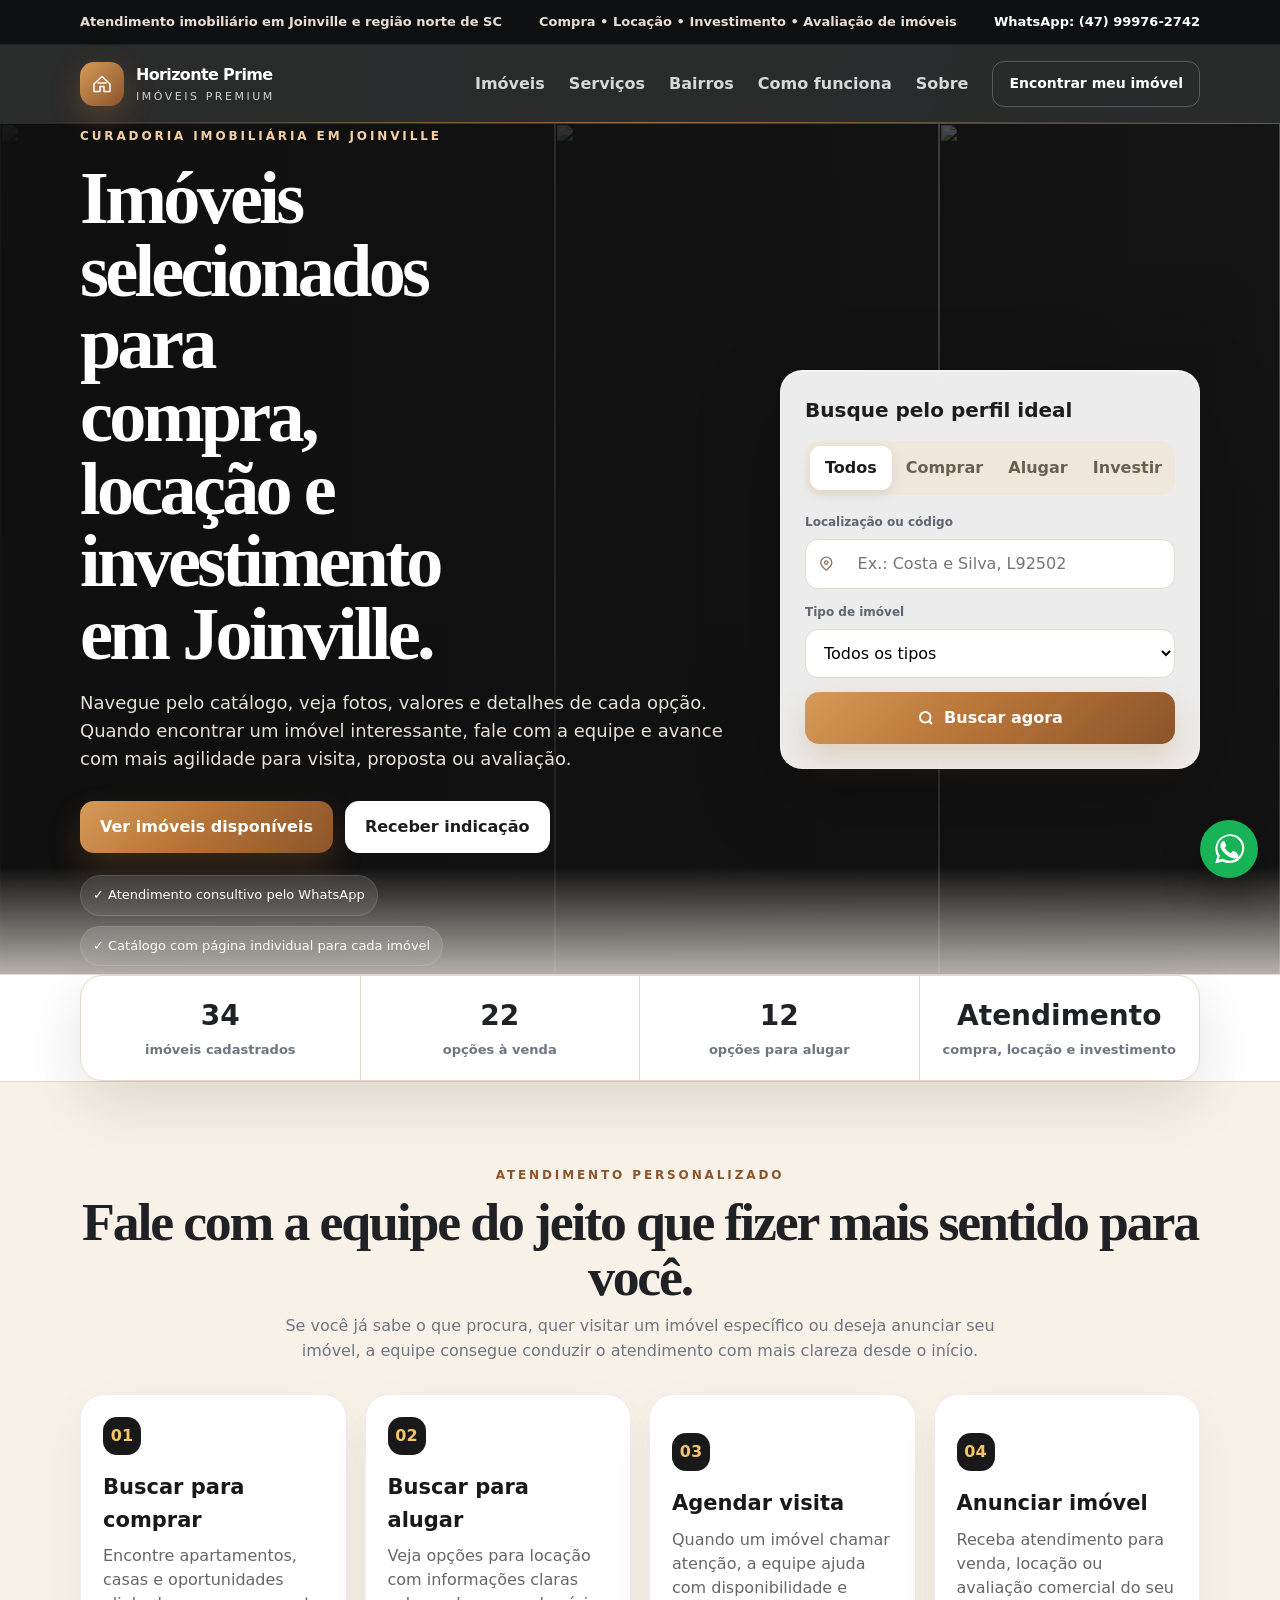
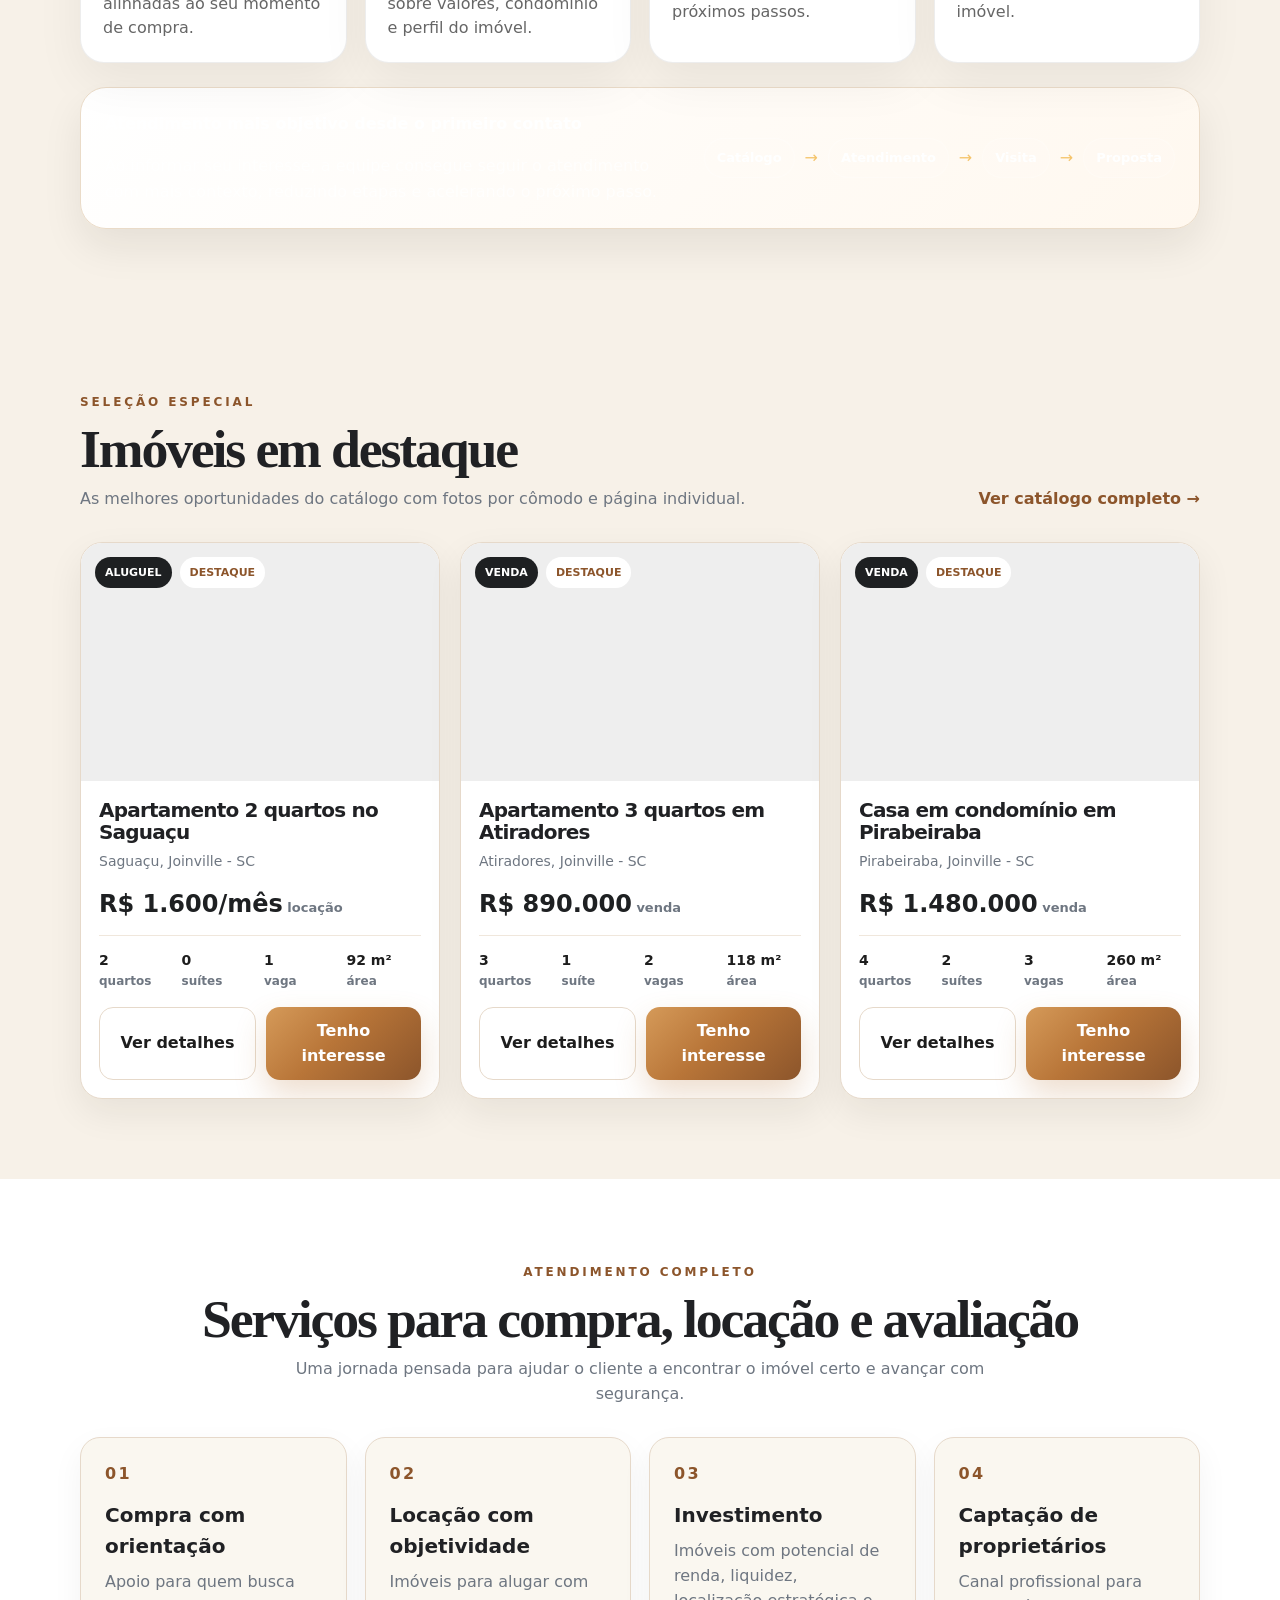
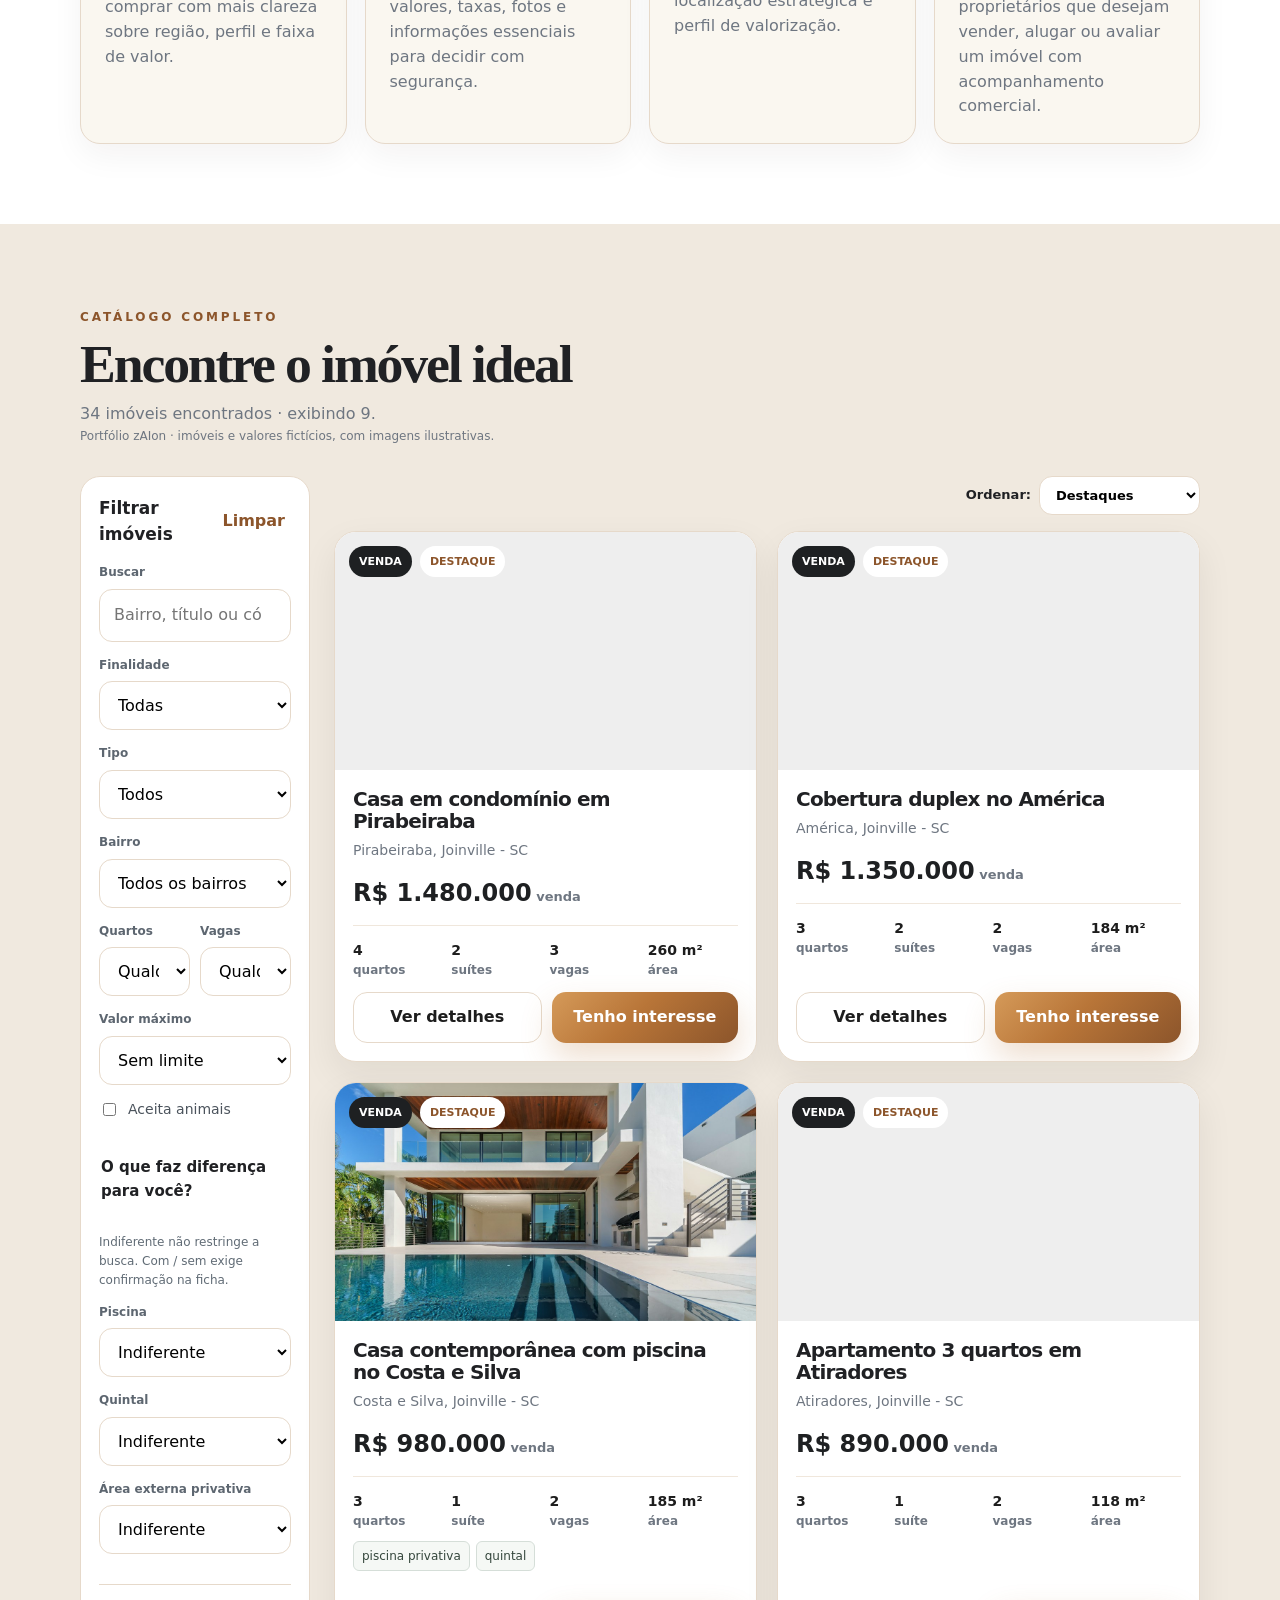
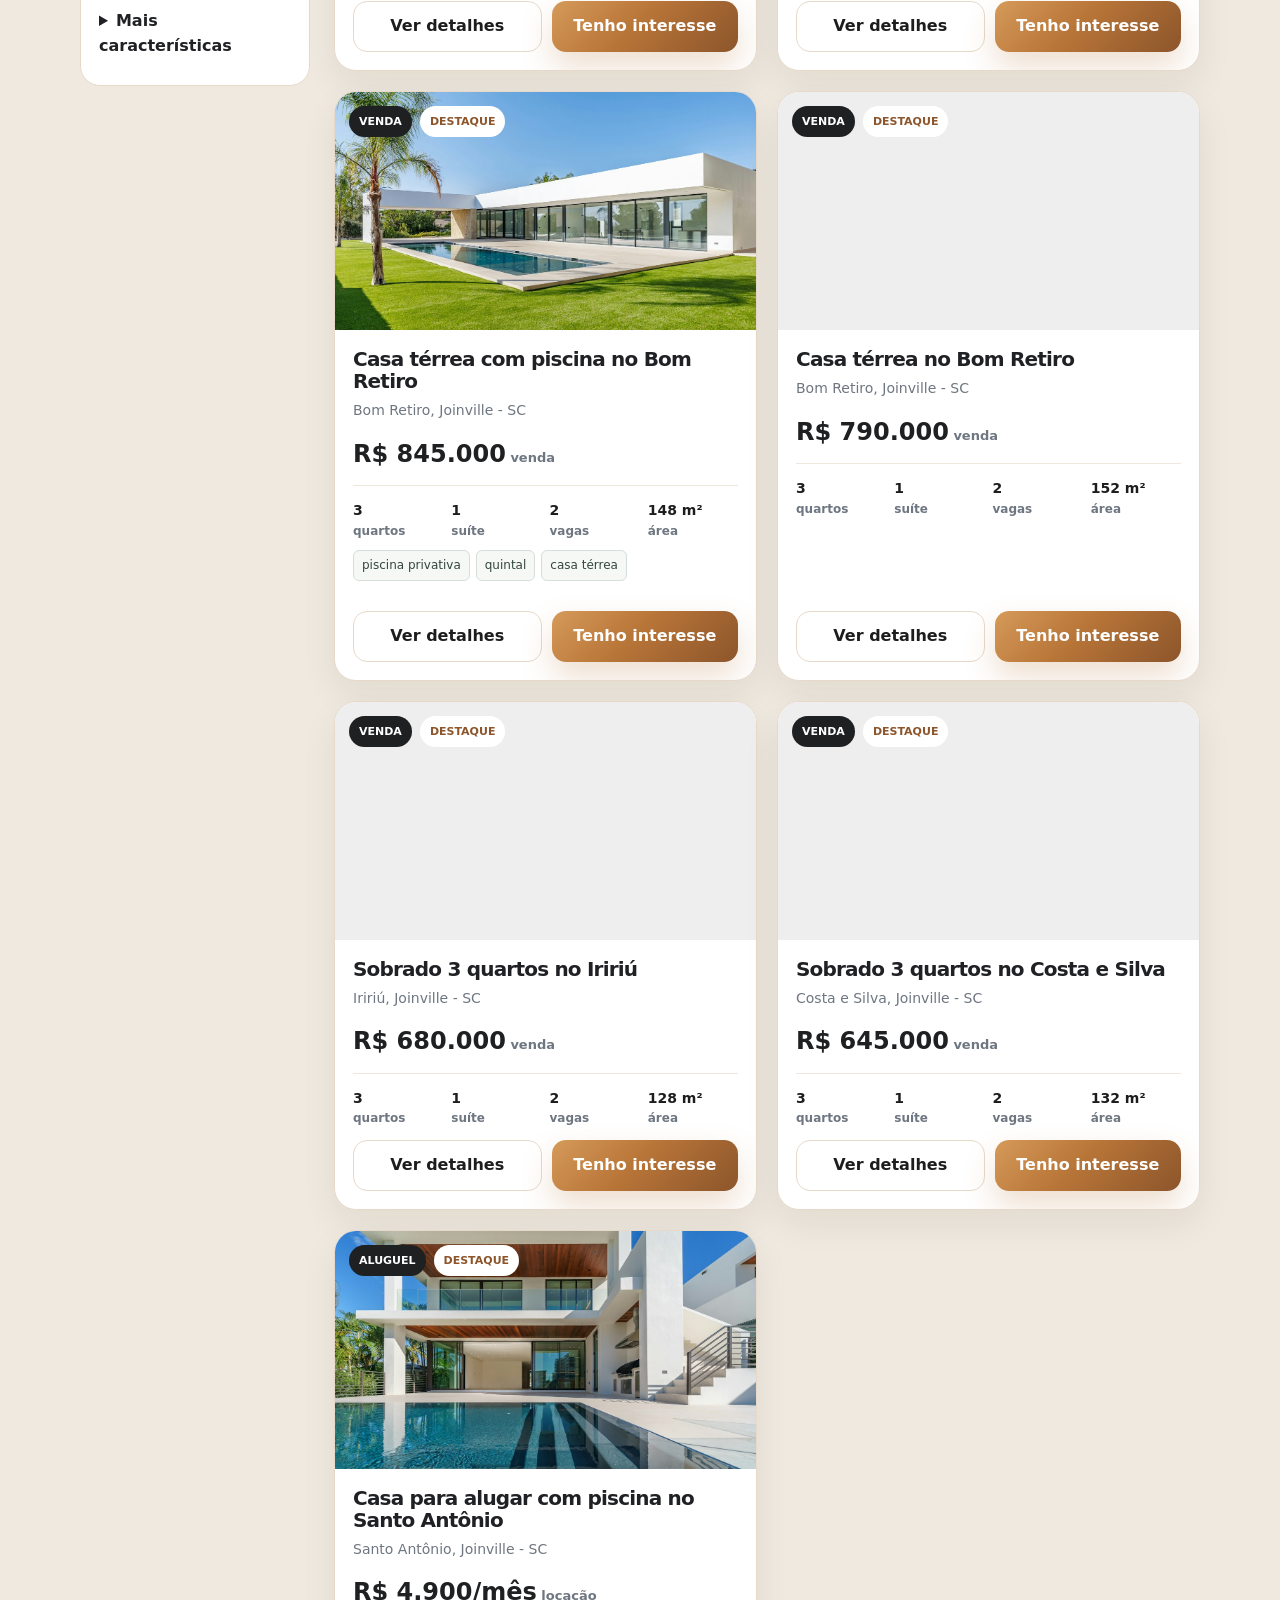
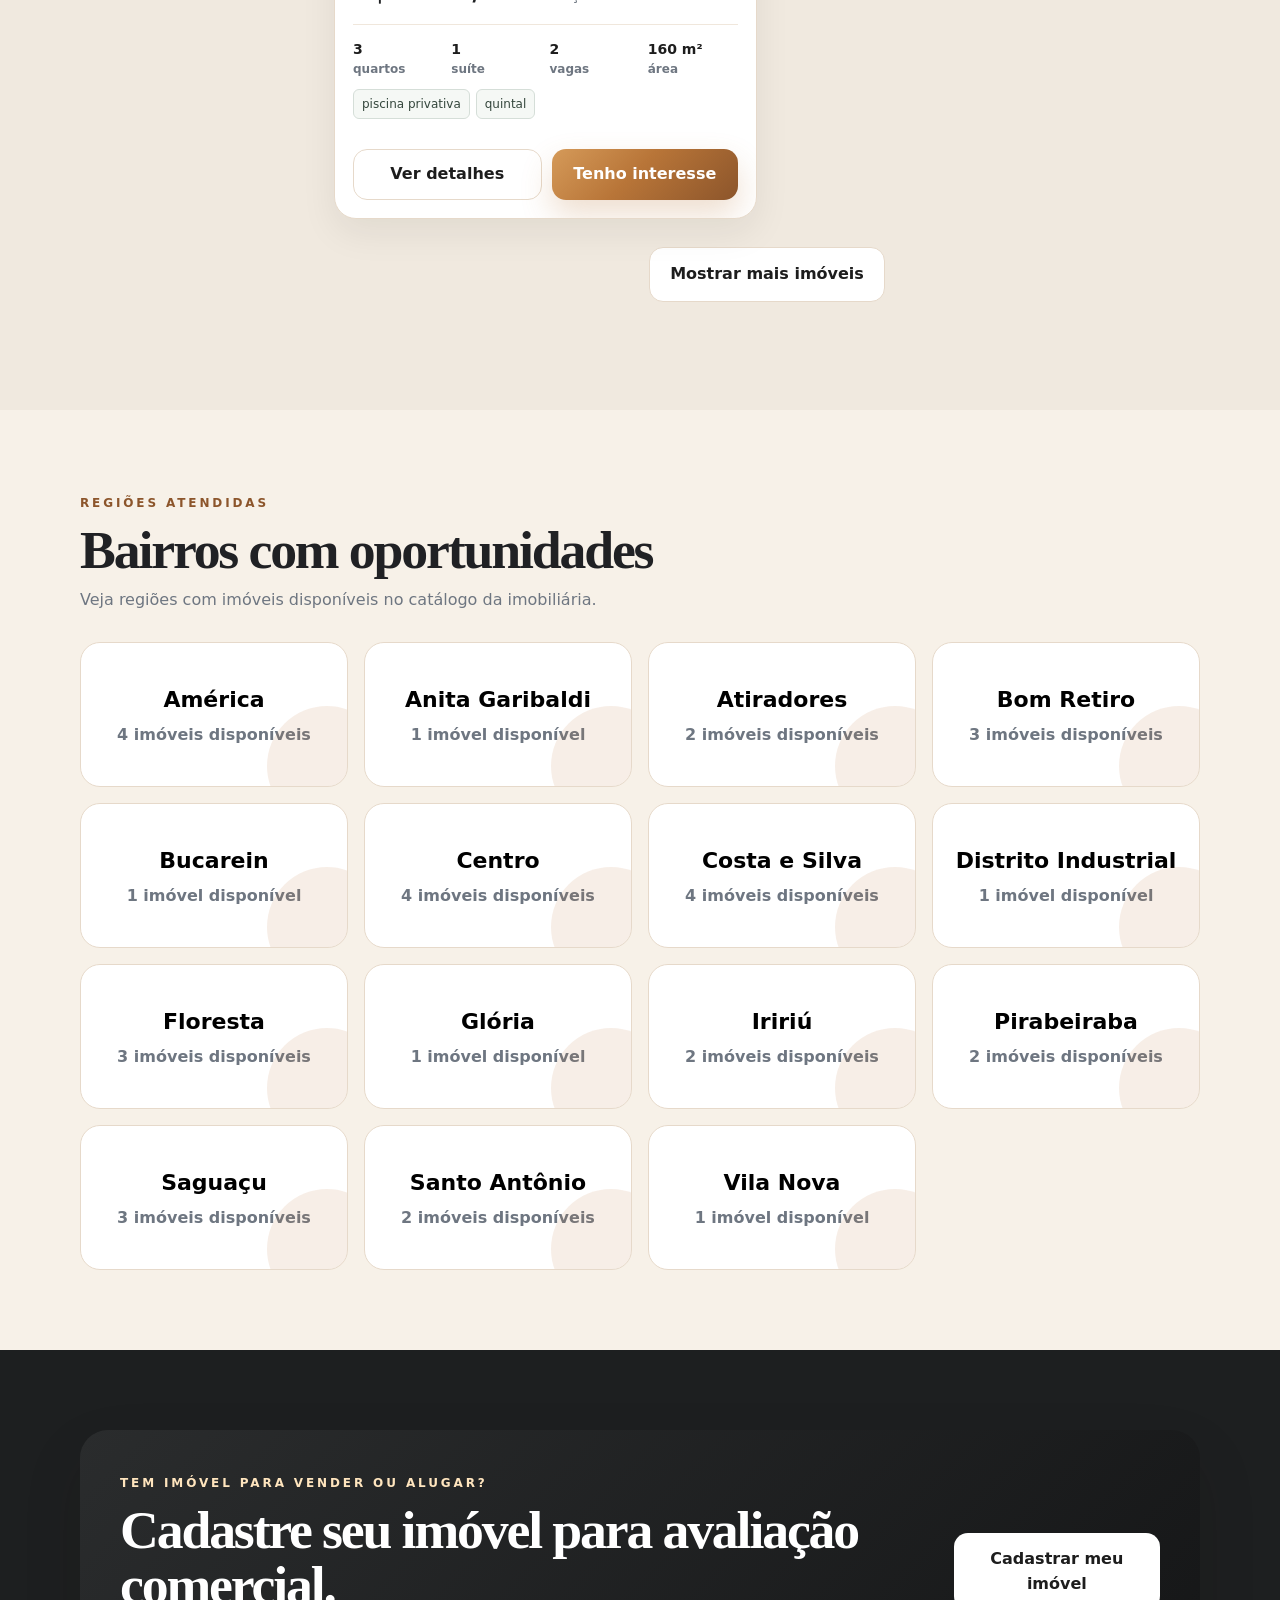
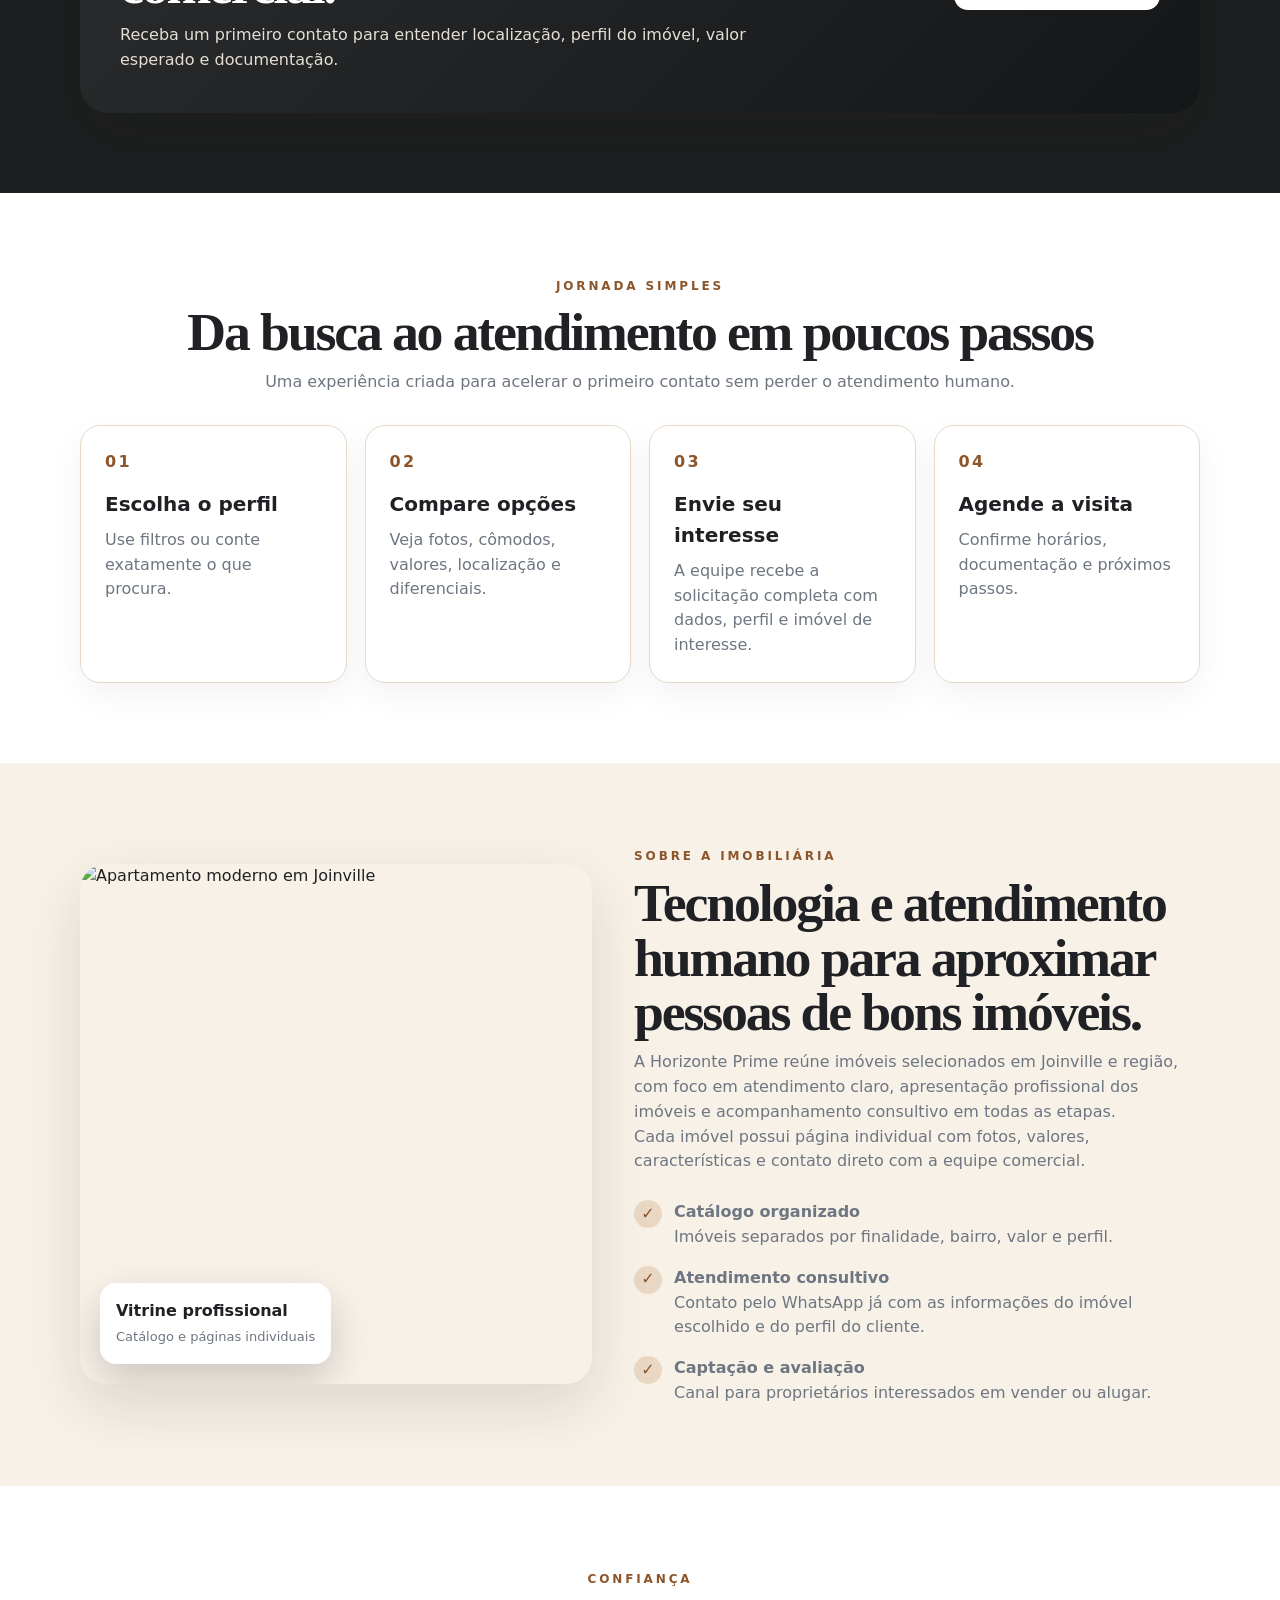
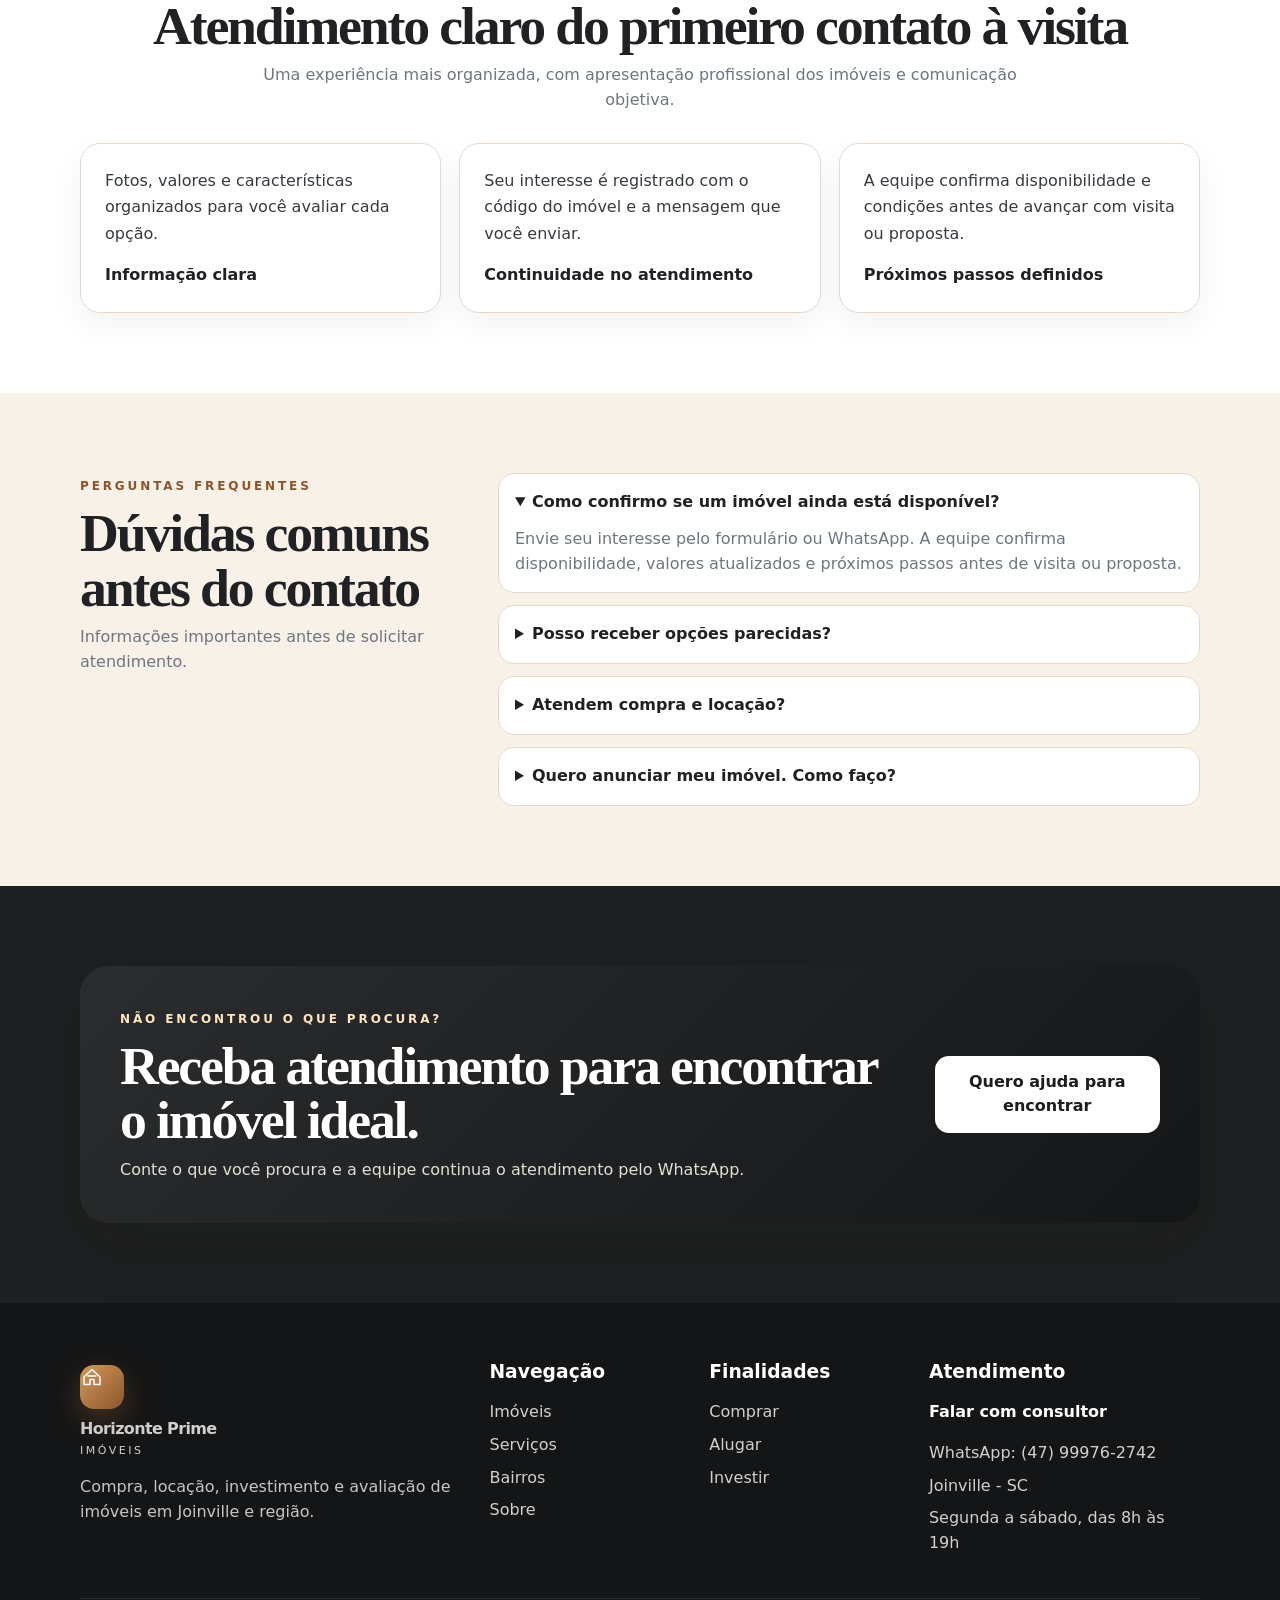
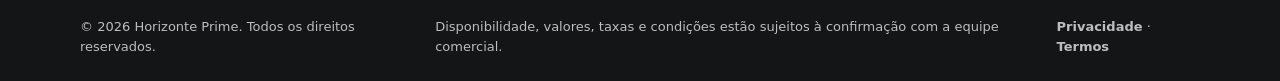
==== commit f32f4e73: "Atualiza versão dos scripts para evitar cache anterior no atendimento" ====
--- a/index.html
+++ b/index.html
@@ -341,10 +341,10 @@
 
   <script src="config.js?v=185"></script>
   <script src="imoveis-data.js?v=190"></script>
-  <script src="site.js?v=190"></script>
+  <script src="site.js?v=191"></script>
   <script src="atendimento.js?v=184"></script>
   <script src="property-features.js?v=190"></script>
-  <script src="home.js?v=190"></script>
+  <script src="home.js?v=191"></script>
 <script>console.log("VERSAO_PUBLICADA: v184-reparo-seguro-sem-smart-site");</script>
 </body>
 </html>
